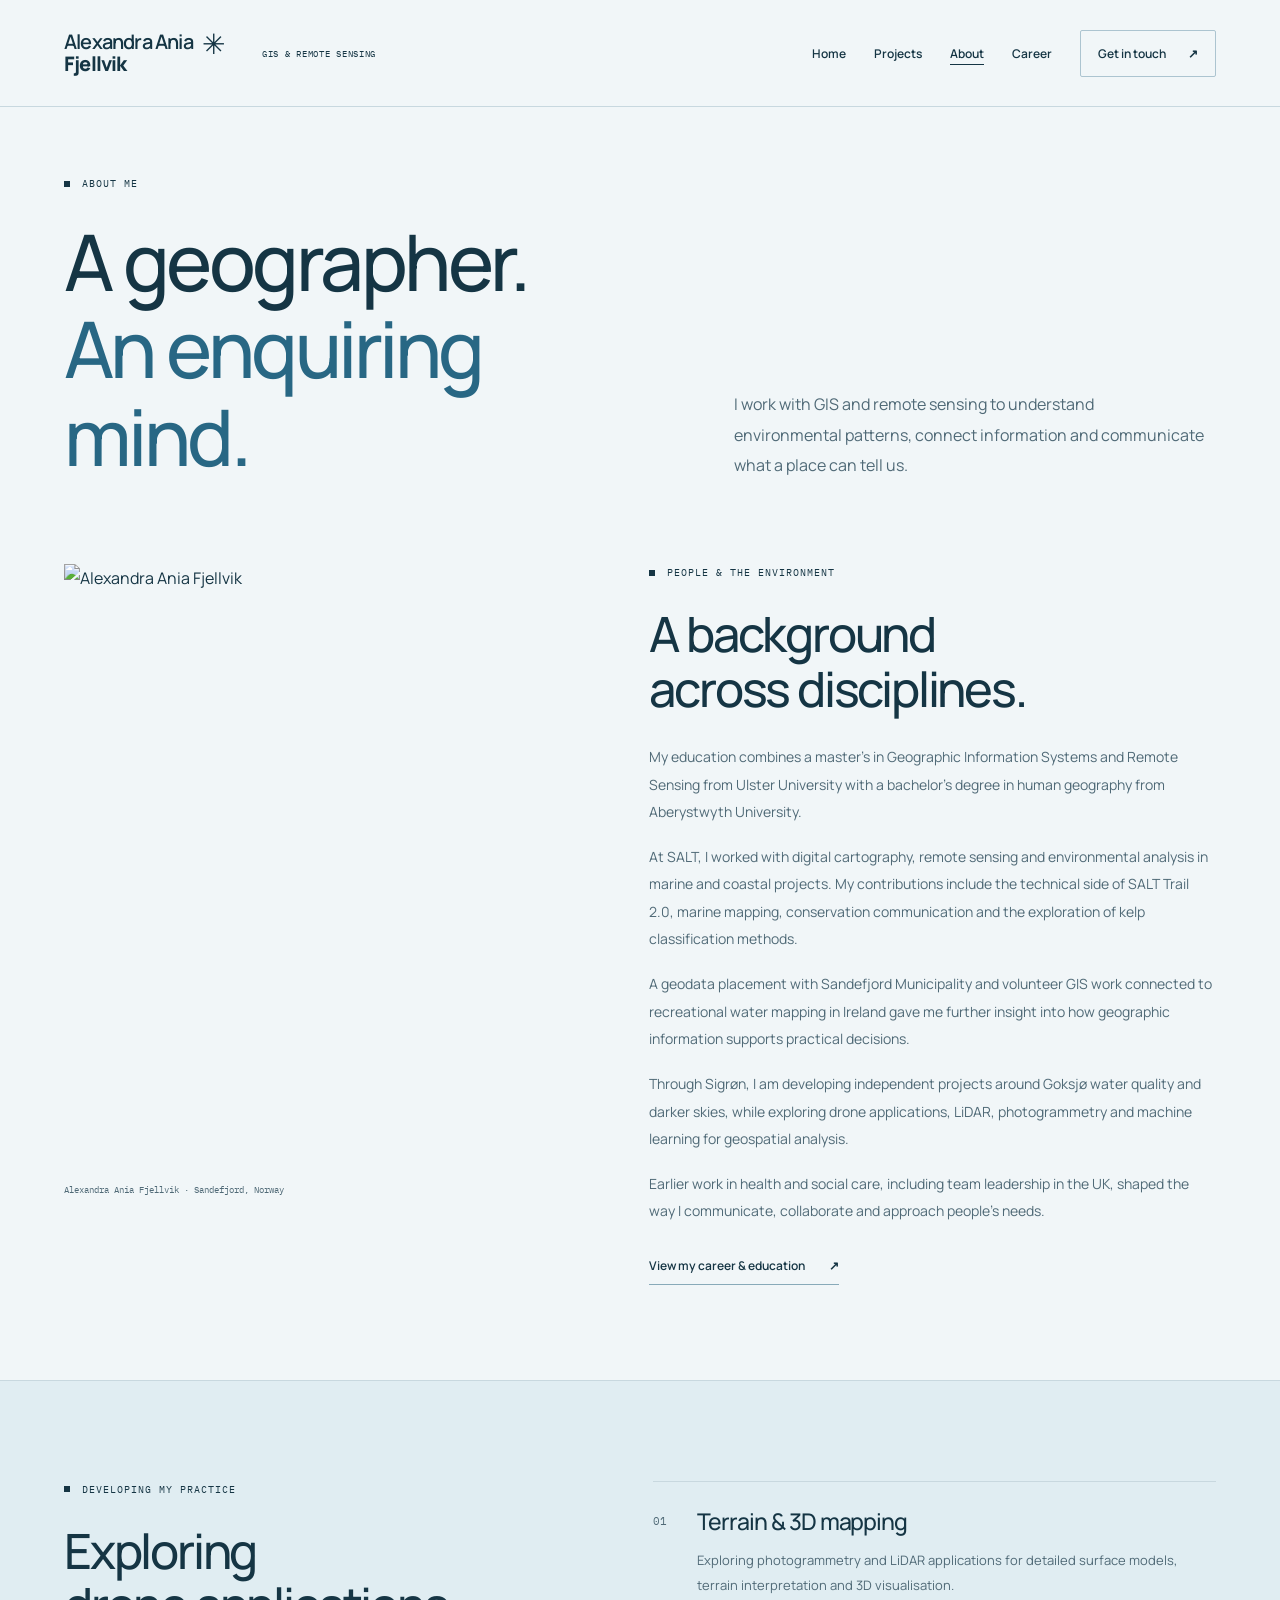
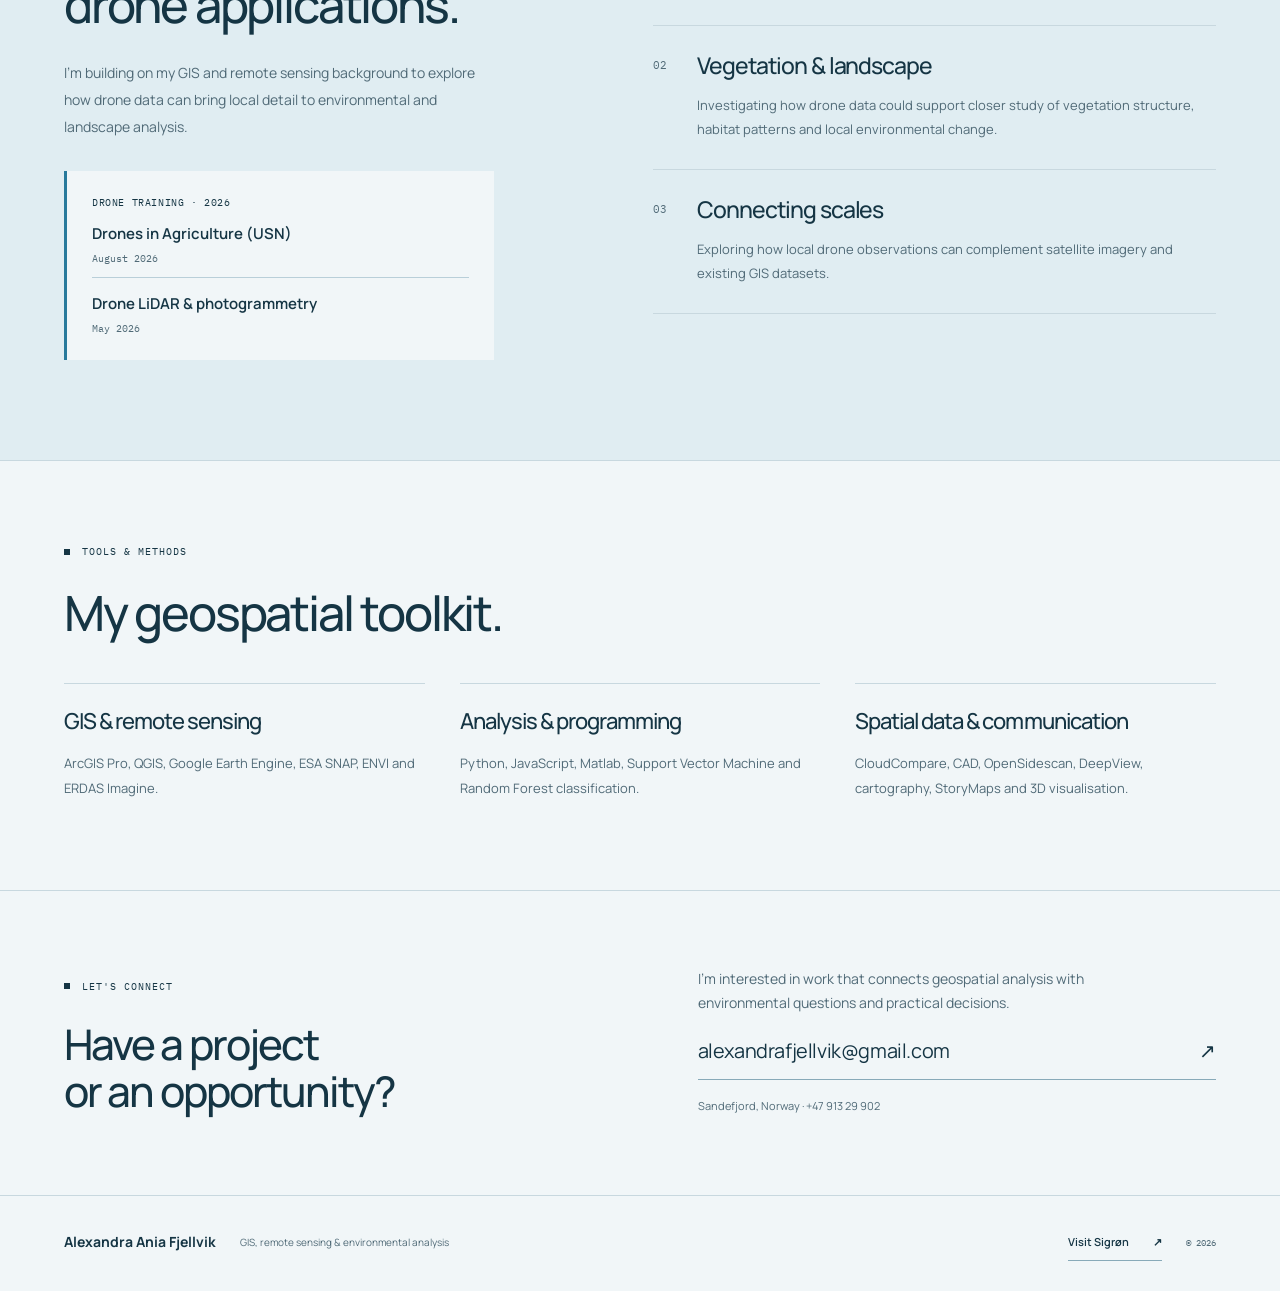
==== about.html @ 96e24a5a "Refresh portfolio visuals with Lena Delta, SALT trail, portrait, and blue palette" ====
<!DOCTYPE html>
<html lang="en">
<head>
  <meta charset="utf-8">
  <meta name="viewport" content="width=device-width, initial-scale=1">
  <title>About Me | Alexandra Ania Fjellvik</title>
  <meta name="description" content="Meet Alexandra Ania Fjellvik: GIS and remote sensing, human geography, environmental mapping and a growing focus on drone applications.">
  <meta name="theme-color" content="#003153">
  <meta property="og:title" content="About Me | Alexandra Ania Fjellvik">
  <meta property="og:description" content="Meet Alexandra Ania Fjellvik: GIS and remote sensing, human geography, environmental mapping and a growing focus on drone applications.">
  <meta property="og:type" content="website">
  <meta property="og:image" content="https://alexandrafjellvik.github.io/images/lena-river-delta.jpg">
  <link rel="canonical" href="https://alexandrafjellvik.github.io/about.html">
  <link rel="icon" href="favicon.svg" type="image/svg+xml">
  <link rel="preconnect" href="https://fonts.googleapis.com">
  <link rel="preconnect" href="https://fonts.gstatic.com" crossorigin>
  <link href="https://fonts.googleapis.com/css2?family=IBM+Plex+Mono:wght@400;500&amp;family=Manrope:wght@400;500;600;700;800&amp;display=swap" rel="stylesheet">
  <link rel="stylesheet" href="styles/style.css">
  <script src="scripts/main.js" defer></script>
</head>
<body>
<a class="skip-link" href="#main">Skip to content</a>
<header class="site-header wrap">
  <a class="brand" href="index.html" aria-label="Alexandra Ania Fjellvik, home">Alexandra Ania<br><span>Fjellvik</span><span class="brand-star" aria-hidden="true">✳</span></a>
  <span class="header-note">GIS &amp; REMOTE SENSING</span>
  <button class="menu-toggle" type="button" aria-expanded="false" aria-controls="navigation">Menu <span aria-hidden="true">☰</span></button>
  <nav id="navigation" aria-label="Main navigation"><a href="index.html">Home</a><a href="portfolio.html">Projects</a><a href="about.html" aria-current="page">About</a><a href="resume.html">Career</a><a class="nav-contact" href="about.html#contact-block">Get in touch <span aria-hidden="true">↗</span></a></nav>
</header>
<main id="main">
<section class="page-intro wrap"><p class="eyebrow">About me</p><div class="intro-grid"><h1>A geographer. <br><span>An enquiring mind.</span></h1><div><p class="lead">I work with GIS and remote sensing to understand environmental patterns, connect information and communicate what a place can tell us.</p></div></div></section><section class="about-section wrap"><figure class="portrait"><img src="images/me_about.jpg" alt="Alexandra Ania Fjellvik" loading="lazy"><figcaption>Alexandra Ania Fjellvik · Sandefjord, Norway</figcaption></figure><div class="about-story"><p class="eyebrow">People &amp; the environment</p><h2>A background <br>across disciplines.</h2><p>My education combines a master's in Geographic Information Systems and Remote Sensing from Ulster University with a bachelor's degree in human geography from Aberystwyth University.</p><p>At SALT, I worked with digital cartography, remote sensing and environmental analysis in marine and coastal projects. My contributions include the technical side of SALT Trail 2.0, marine mapping, conservation communication and the exploration of kelp classification methods.</p><p>A geodata placement with Sandefjord Municipality and volunteer GIS work connected to recreational water mapping in Ireland gave me further insight into how geographic information supports practical decisions.</p><p>Through Sigrøn, I am developing independent projects around Goksjø water quality and darker skies, while exploring drone applications, LiDAR, photogrammetry and machine learning for geospatial analysis.</p><p>Earlier work in health and social care, including team leadership in the UK, shaped the way I communicate, collaborate and approach people’s needs.</p><a class="inline-link" href="resume.html">View my career &amp; education <span aria-hidden="true">↗</span></a></div></section><section class="drone-section wrap" id="drones" aria-labelledby="drone-title">
  <div class="drone-intro"><p class="eyebrow">Developing my practice</p><h2 id="drone-title">Exploring <br>drone applications.</h2><p>I'm building on my GIS and remote sensing background to explore how drone data can bring local detail to environmental and landscape analysis.</p><div class="training-note"><span class="mono">DRONE TRAINING · 2026</span><div class="training-course"><strong>Drones in Agriculture (USN)</strong><span>August 2026</span></div><div class="training-course"><strong>Drone LiDAR &amp; photogrammetry</strong><span>May 2026</span></div></div></div>
  <div class="service-list">
    <article class="service"><span class="service-number">01</span><div><h3>Terrain &amp; 3D mapping</h3><p>Exploring photogrammetry and LiDAR applications for detailed surface models, terrain interpretation and 3D visualisation.</p></div></article>
    <article class="service"><span class="service-number">02</span><div><h3>Vegetation &amp; landscape</h3><p>Investigating how drone data could support closer study of vegetation structure, habitat patterns and local environmental change.</p></div></article>
    <article class="service"><span class="service-number">03</span><div><h3>Connecting scales</h3><p>Exploring how local drone observations can complement satellite imagery and existing GIS datasets.</p></div></article>
  </div>
</section><section class="skills-section wrap" aria-labelledby="skills-title"><p class="eyebrow">Tools &amp; methods</p><h2 id="skills-title">My geospatial toolkit.</h2><div class="skills-grid"><article><h3>GIS &amp; remote sensing</h3><p>ArcGIS Pro, QGIS, Google Earth Engine, ESA SNAP, ENVI and ERDAS Imagine.</p></article><article><h3>Analysis &amp; programming</h3><p>Python, JavaScript, Matlab, Support Vector Machine and Random Forest classification.</p></article><article><h3>Spatial data &amp; communication</h3><p>CloudCompare, CAD, OpenSidescan, DeepView, cartography, StoryMaps and 3D visualisation.</p></article></div></section>
<section class="contact-section wrap" id="contact-block" aria-labelledby="contact-title">
  <div><p class="eyebrow">Let's connect</p><h2 id="contact-title">Have a project<br>or an opportunity?</h2></div>
  <div class="contact-copy"><p>I'm interested in work that connects geospatial analysis with environmental questions and practical decisions.</p><a class="contact-email" href="mailto:alexandrafjellvik@gmail.com">alexandrafjellvik@gmail.com <span aria-hidden="true">↗</span></a><p class="small-note">Sandefjord, Norway · <a href="tel:+4791329902">+47 913 29 902</a></p></div>
</section>
</main>
<footer class="site-footer wrap"><a class="footer-name" href="index.html">Alexandra Ania Fjellvik</a><p>GIS, remote sensing &amp; environmental analysis</p><a class="inline-link" href="https://sigrøn.no/">Visit Sigrøn <span aria-hidden="true">↗</span></a><span class="copyright">© 2026</span></footer>
</body>
</html>
---- styles/style.css ----
/* Sigrøn-inspired layout and type, with a dark teal and Prussian blue palette. */
:root{--paper:#f1f6f8;--ink:#153544;--teal:#073b43;--prussian:#003153;--accent:#b5dfed;--muted:#506a77;--line:#c8d8df;--soft:#e0edf2;--font:'Manrope',Arial,sans-serif;--mono:'IBM Plex Mono',monospace;--gutter:clamp(22px,5vw,88px)}
*{box-sizing:border-box}html{scroll-behavior:smooth;scroll-padding-top:28px}body{margin:0;color:var(--ink);background:var(--paper);font-family:var(--font);font-size:16px;line-height:1.75}h1,h2,h3,p,figure{margin:0}h1,h2,h3{line-height:1.12;font-weight:500;letter-spacing:-.045em}h1{font-size:clamp(47px,6.1vw,88px)}h2{font-size:clamp(34px,3.8vw,55px)}h3{font-size:25px}p+p{margin-top:18px}a{color:inherit;text-decoration:none}button,input,textarea{font:inherit}button{cursor:pointer}button,a{-webkit-tap-highlight-color:transparent}a:focus-visible,button:focus-visible,summary:focus-visible{outline:3px solid #287a9c;outline-offset:5px}img{display:block;max-width:100%;width:100%;height:auto}[hidden]{display:none!important}::selection{color:var(--teal);background:var(--accent)}
.wrap{padding-left:var(--gutter);padding-right:var(--gutter)}.mono{font-family:var(--mono);font-size:10px;line-height:1.7;letter-spacing:.06em}.small-note{font-size:12px;line-height:1.8;color:var(--muted)}.skip-link{position:absolute;top:-100px;left:20px;padding:10px 20px;background:var(--accent);z-index:20}.skip-link:focus{top:12px}
.site-header{min-height:106px;padding-top:22px;padding-bottom:22px;display:flex;gap:28px;align-items:center}.brand{position:relative;padding-right:31px;font-size:20px;font-weight:600;line-height:1.08;letter-spacing:-.04em;flex-shrink:0}.brand>span:not(.brand-star){font-weight:800}.brand-star{position:absolute;top:-3px;right:0;font-size:28px;font-weight:400}.header-note{font:9px var(--mono);letter-spacing:.08em;margin-left:10px}.site-header nav{margin-left:auto;display:flex;gap:28px;align-items:center;font-size:12px;font-weight:600}.site-header nav>a{padding:10px 0}.site-header nav>a[aria-current="page"]{text-decoration:underline;text-underline-offset:6px}.site-header nav>a:hover{color:#17637e}.site-header nav .nav-contact{padding:12px 17px;border:1px solid #acc4d0;border-radius:2px;display:flex;gap:22px}.site-header nav .nav-contact:hover{color:var(--ink);background:var(--accent)}.menu-toggle{display:none}
.eyebrow{font:10px/1.7 var(--mono);letter-spacing:.10em;text-transform:uppercase;display:flex;gap:12px;align-items:center;margin-bottom:26px}.eyebrow::before{content:'';width:6px;height:6px;background:currentColor;display:block;flex-shrink:0}.button{display:inline-flex;align-items:center;justify-content:space-between;gap:38px;min-height:52px;padding:14px 22px;background:var(--accent);color:var(--teal);border:1px solid transparent;border-radius:2px;font-size:12px;font-weight:700;transition:background .2s}.button>span{font-size:22px;line-height:1}.button:hover{background:#d5edf7}.button-outline{background:transparent;border-color:var(--line)}.button-outline:hover{background:var(--soft)}.inline-link{display:inline-flex;align-items:center;gap:24px;font-size:12px;font-weight:600;border-bottom:1px solid #88aab9;padding:8px 0;margin-top:22px}.inline-link:hover{color:#135e7b}.text-link{font-size:12px;display:inline-flex;gap:22px;align-items:center;padding:10px 0}.text-link:hover{color:var(--accent)}

/* Homepage */
.hero{position:relative;isolation:isolate;min-height:660px;color:var(--paper);background:var(--prussian);display:flex;flex-direction:column;justify-content:space-between}.hero-image,.hero-shade{position:absolute;inset:0;width:100%;height:100%;z-index:-2}.hero-image{object-fit:cover;object-position:center}.hero-shade{z-index:-1;background:linear-gradient(90deg,#032b43ed,#032b4396 55%,#032b4336),linear-gradient(0deg,#032b4380,transparent 45%)}.hero-content{padding-top:82px;padding-bottom:64px}.hero .eyebrow{color:var(--accent);margin-bottom:32px}.hero h1{font-size:clamp(53px,6.5vw,96px);line-height:1.03;letter-spacing:-.065em;max-width:790px}.hero h1>span{color:var(--accent)}.hero-description{font-size:16px;line-height:1.9;max-width:470px;margin-top:30px;color:#e1edf3}.hero-actions{display:flex;align-items:center;gap:30px;margin-top:34px}.hero-bottom{border-top:1px solid #ffffff30;padding-top:23px;padding-bottom:23px;display:flex;justify-content:space-between;gap:20px;font:10px/1.7 var(--mono);letter-spacing:.06em}.hero-bottom>span:last-child{display:flex;gap:40px}.hero-credit{color:#e1edf3;text-decoration:underline;text-underline-offset:3px}.hero-credit:hover{color:white}.viewfinder{position:absolute;right:11%;top:28%;width:195px;height:215px;border:1px solid #ffffff45;border-radius:110px;display:grid;place-items:center;pointer-events:none}.viewfinder::before,.viewfinder::after{content:'';position:absolute;background:#ffffff40}.viewfinder::before{width:255px;height:1px}.viewfinder::after{width:1px;height:275px}.viewfinder>span{color:var(--accent);font:38px var(--mono);z-index:1}.viewfinder p{position:absolute;top:calc(100% + 38px);font:9px/1.8 var(--mono);letter-spacing:.12em;text-align:center}
.expertise-section,.drone-section{padding-top:100px;padding-bottom:100px;display:grid;grid-template-columns:1fr 1.16fr;gap:9%}.expertise-intro>p:not(.eyebrow),.drone-intro>p:not(.eyebrow){color:var(--muted);max-width:440px;font-size:14px;line-height:1.95;margin-top:26px}.service{display:grid;grid-template-columns:24px 1fr 20px;gap:18px;padding:27px 0;border-top:1px solid var(--line)}.service:last-child{border-bottom:1px solid var(--line)}.service-number{font:11px var(--mono);padding-top:5px;color:var(--muted)}.service h3{font-size:23px;margin-bottom:14px}.service p{font-size:13px;line-height:1.9;color:var(--muted)}.service-tag{display:block;font:9px/1.7 var(--mono);letter-spacing:.06em;margin-top:19px}.service-tag.inline-link{display:inline-flex;padding-bottom:4px}.service-arrow{font-size:24px;line-height:1}.section-heading{display:flex;justify-content:space-between;align-items:flex-end;gap:45px;margin-bottom:44px}.section-heading>p{max-width:340px;font-size:13px;line-height:1.9;color:var(--muted)}
.trail-section{padding-bottom:94px}.trail-feature{display:grid;grid-template-columns:1.1fr 1fr;background:var(--soft)}.trail-copy{padding:48px}.trail-copy h2{font-size:clamp(34px,3.4vw,49px);margin-bottom:23px}.trail-copy>p:not(.eyebrow){font-size:14px;line-height:1.9;color:#466472}.trail-copy>p.role-line{color:var(--ink);font-weight:700;font-size:12px}.trail-copy>p.small-note{font-size:11px}.trail-context{grid-column:1/-1;margin:0 48px 36px;padding:27px 0 0;border-top:1px solid #acc7d3;display:grid;grid-template-columns:1fr 1.15fr;gap:40px;align-items:start}.context-label{color:#3b687b}.trail-context h3{font-size:clamp(25px,2.3vw,32px);margin:13px 0 0;max-width:410px}.context-row{display:grid;grid-template-columns:20px 85px 1fr;gap:12px;align-items:baseline;border-top:1px solid #b6ced8;padding:12px 0;font-size:11px}.context-row>span{font:9px var(--mono);color:var(--muted)}.context-row>p{font-size:11px}
.current-section{background:var(--prussian);color:var(--paper);padding-top:86px;padding-bottom:92px}.current-section .eyebrow{color:var(--accent)}.current-section .section-heading>p{color:#b9d1de}.current-grid{display:grid;grid-template-columns:1.18fr 1fr;gap:42px}.current-project.offset{padding-top:70px}.project-photo{position:relative;background:#032637;overflow:hidden;aspect-ratio:1.55}.project-photo img{width:100%;height:100%;object-fit:cover}.current-project.offset .project-photo{aspect-ratio:1.45}.project-status{position:absolute;left:19px;top:19px;padding:8px 11px;font:9px/1.5 var(--mono);color:var(--ink);background:var(--paper);border-radius:2px}.image-marker{position:absolute;bottom:13px;right:21px;color:var(--accent);font:28px var(--mono)}.project-meta{display:flex;justify-content:space-between;gap:15px;font:8px/1.7 var(--mono);letter-spacing:.04em;color:#b7d0df;padding:19px 0}.current-project h3{font-size:clamp(29px,3vw,40px);margin-bottom:17px}.current-project>p{font-size:13px;line-height:1.95;color:#c9dfe9;max-width:500px}.current-project>p.project-detail{color:#b2ccdb}.current-section .inline-link{color:var(--accent);border-color:#719dad}.current-section .inline-link:hover{color:white}
.research-section{padding-top:100px;padding-bottom:100px;display:grid;grid-template-columns:1fr 1.05fr;gap:10%;align-items:center}.research-section>div>p:not(.eyebrow){margin-top:25px;color:var(--muted);font-size:14px;max-width:440px}.research-image{display:block}.research-image>img{aspect-ratio:1.5;object-fit:contain;background:#fff;padding:16px;border:1px solid var(--line)}.image-caption{display:block;font:9px/1.7 var(--mono);color:var(--muted);margin-top:15px}


/* Photographs and source credits */
.intro-portrait{display:flex;align-items:center;gap:25px;margin-top:31px}.intro-portrait img{width:164px;flex:0 0 164px;aspect-ratio:3/4;object-fit:cover}.intro-portrait .portrait-name{font-size:13px;font-weight:600;line-height:1.6}.intro-portrait .mono{color:var(--muted);font-size:9px;margin-top:5px}.intro-portrait .inline-link{margin-top:16px;gap:16px}
.trail-visual{position:relative;min-height:370px;overflow:hidden;background:var(--prussian)}.trail-visual img{position:absolute;inset:0;width:100%;height:100%;object-fit:cover;object-position:50% 58%}.trail-visual figcaption{position:absolute;inset:auto 0 0;padding:38px 22px 17px;background:linear-gradient(transparent,#032b43ed 45%);color:#edf6fa;font:9px/1.8 var(--mono)}.trail-visual figcaption a{text-decoration:underline;text-underline-offset:3px}.trail-visual figcaption a:hover{color:white}.trail-visual figcaption span{display:block}

/* Interior pages */
.page-intro{padding-top:68px;padding-bottom:74px;border-top:1px solid var(--line)}.intro-grid{display:grid;grid-template-columns:1.15fr 1fr;gap:10%;align-items:end}.page-intro h1>span{color:#286784}.lead{font-size:16px;line-height:1.9;color:var(--muted);max-width:470px}.intro-grid .button{margin-top:26px}.jump-links{display:flex;flex-wrap:wrap;gap:10px 23px;margin-top:22px;font-size:11px}.jump-links a{border-bottom:1px solid #acc4d0;padding:6px 0}.jump-links a:hover{border-color:var(--ink)}.drone-section{border-bottom:1px solid var(--line)}.drone-section .service{grid-template-columns:26px 1fr}.training-note{display:flex;flex-direction:column;gap:10px;max-width:430px;margin-top:30px;padding:23px 25px;border-left:3px solid #287a9c;background:#e0edf2}.training-note strong{font-size:15px;font-weight:600}.training-note>span:last-child{font-size:12px;color:var(--muted)}
.work-section{padding-top:90px;padding-bottom:96px}.filter-bar{display:flex;flex-wrap:wrap;gap:8px;padding-bottom:22px;border-bottom:1px solid var(--line)}.filter-button{background:transparent;color:var(--ink);border:1px solid #bfd1db;padding:11px 16px;font-size:12px;border-radius:2px;min-height:44px}.filter-button:hover{background:var(--soft)}.filter-button[aria-pressed="true"]{background:var(--teal);color:var(--paper);border-color:var(--teal)}.filter-status{margin:15px 0 30px;color:var(--muted)}.work-grid{display:grid;grid-template-columns:repeat(2,minmax(0,1fr));column-gap:44px;row-gap:65px}.work-card{min-width:0;scroll-margin-top:28px}.project-gallery{background:#fff;border:1px solid var(--line)}.gallery-image-link{display:block}.project-gallery img{aspect-ratio:1.55;object-fit:contain;padding:13px}.gallery-toolbar{display:flex;align-items:center;gap:5px;border-top:1px solid var(--line);background:#e7f0f4;padding:4px 12px;min-height:53px}.gallery-arrow{display:none;background:transparent;border:0;color:var(--ink);min-width:44px;min-height:44px;font-size:22px}.gallery-ready .gallery-arrow{display:inline-block}.gallery-arrow:hover{background:var(--accent)}.gallery-counter{font:10px var(--mono);padding:0 7px;white-space:nowrap}.gallery-fullsize{margin-left:auto;font-size:10px;padding:12px 0 12px 10px}.gallery-fullsize:hover{text-decoration:underline}.work-copy{padding-top:24px}.project-category{font:9px/1.8 var(--mono);color:#3d697c;text-transform:uppercase;letter-spacing:.055em;margin-bottom:11px}.work-copy h3{font-size:27px;line-height:1.22;margin-bottom:17px}.work-copy>p:not(.project-category){font-size:13px;color:var(--muted);line-height:1.9}.work-copy>p.methods{margin-top:18px;font-size:11px;padding-top:14px;border-top:1px solid var(--line)}.methods strong{font-weight:700;color:var(--ink);margin-right:5px}
.about-section{display:grid;grid-template-columns:.85fr 1fr;gap:9%;padding-top:10px;padding-bottom:95px;align-items:start}.portrait{position:sticky;top:28px}.portrait img{aspect-ratio:4/5;object-fit:cover;object-position:center}.portrait figcaption{font:9px/1.8 var(--mono);color:var(--muted);padding-top:16px}.about-story h2{margin-bottom:27px}.about-story>p:not(.eyebrow){color:var(--muted);font-size:14px;line-height:1.95}.about-section+.drone-section{background:#e0edf2;border-top:1px solid var(--line)}.about-section+.drone-section .training-note{background:var(--paper)}.skills-section{padding-top:82px;padding-bottom:88px}.skills-grid{margin-top:42px;display:grid;grid-template-columns:repeat(3,minmax(0,1fr));gap:35px}.skills-grid article{border-top:1px solid var(--line);padding-top:25px}.skills-grid h3{font-size:22px;margin-bottom:18px}.skills-grid p{font-size:13px;color:var(--muted);line-height:1.95}
.career-section{padding-top:18px;padding-bottom:88px}.career-list{margin-top:38px}.career-row{display:grid;grid-template-columns:205px 1fr;gap:7%;border-top:1px solid var(--line);padding:32px 0}.career-row:last-child{border-bottom:1px solid var(--line)}.career-date{padding-top:5px;color:var(--muted);font-size:10px}.career-organisation{font-size:12px;font-weight:600;margin-bottom:11px}.career-row h3{font-size:27px;margin-bottom:17px}.career-row div>p:last-child{max-width:720px;color:var(--muted);font-size:14px;line-height:1.95}.career-row .inline-link{display:table;color:var(--ink);margin-top:10px}.career-section+.drone-section{background:var(--soft)}.career-section+.drone-section .training-note{background:var(--paper)}.education-section{padding-top:85px;padding-bottom:25px}.background-section{background:var(--teal);color:var(--paper);padding-top:86px;padding-bottom:90px;display:grid;grid-template-columns:1fr 1fr;gap:10%}.background-section .eyebrow{color:var(--accent)}.background-section>div>p:not(.eyebrow){color:#c3dce6;font-size:14px;margin-top:25px}.background-aside article{padding:23px 0;border-top:1px solid #3b687b}.background-aside h3{font-size:23px;margin-bottom:13px}.background-aside p{font-size:13px;color:#bfd9e5}.background-aside p.mono{font-size:9px;color:var(--accent)}.earlier-experience{font-size:13px;margin-top:30px;border-top:1px solid #3b687b}.earlier-experience summary{padding:17px 0;cursor:pointer;color:var(--accent)}.earlier-experience ul{padding-left:20px;color:#c3dce6}.earlier-experience li{margin-bottom:12px}.earlier-experience strong{color:var(--paper);font-weight:500}
.thesis-content{padding-bottom:65px}.thesis-section{padding-top:48px;padding-bottom:10px}.reading-width{max-width:850px;margin:0 auto}.reading-width h2{font-size:32px;line-height:1.2;margin-bottom:25px;border-top:1px solid var(--line);padding-top:30px}.reading-width h3{font-size:23px;margin-top:30px;margin-bottom:20px}.reading-width p,.reading-width li{font-size:14px;color:var(--muted);line-height:1.95}.reading-width li{margin-bottom:12px}.reading-width ul{padding-left:24px}.reading-width .button{margin-top:24px}

.training-course{display:flex;flex-direction:column;gap:3px}.training-course+.training-course{padding-top:13px;border-top:1px solid #b9cfd9}.training-course>span{font:10px/1.7 var(--mono);color:var(--muted)}

/* Contact and footer */
.contact-section{border-top:1px solid var(--line);padding-top:76px;padding-bottom:80px;display:grid;grid-template-columns:1fr 1fr;gap:10%;align-items:end}.contact-section h2{font-size:clamp(32px,3.3vw,47px)}.contact-copy>p:first-child{max-width:410px;color:var(--muted);font-size:14px}.contact-email{display:flex;gap:20px;justify-content:space-between;align-items:center;overflow-wrap:anywhere;font-size:clamp(14px,1.55vw,22px);letter-spacing:-.02em;border-bottom:1px solid #88aab9;padding:18px 0 10px;margin-bottom:16px}.contact-email:hover{color:#17637e}.contact-copy .small-note{font-size:11px}.contact-copy .small-note a:hover{text-decoration:underline}.site-footer{border-top:1px solid var(--line);display:flex;flex-wrap:wrap;align-items:center;gap:24px;padding-top:28px;padding-bottom:30px}.footer-name{font-size:14px;font-weight:700}.site-footer>p{color:var(--muted);font-size:10px}.site-footer>.inline-link{margin-top:0;margin-left:auto;font-size:11px}.copyright{font:9px var(--mono);color:var(--muted)}

@media(min-width:1600px){.wrap{padding-left:max(var(--gutter),calc((100vw - 1440px)/2));padding-right:max(var(--gutter),calc((100vw - 1440px)/2))}}
@media(max-width:1100px){.header-note{display:none}.site-header nav{gap:24px}.viewfinder{right:9%;width:150px;height:185px}.viewfinder::before{width:200px}.viewfinder::after{height:235px}.hero h1{font-size:7.6vw}.trail-copy{padding:35px}.trail-context{margin:0 35px 30px;gap:28px}.context-row{grid-template-columns:18px 85px 1fr;gap:8px}.skills-grid{gap:24px}}
@media(max-width:820px){.trail-visual{min-height:0;aspect-ratio:16/10}.intro-portrait{gap:18px}.intro-portrait img{width:140px;flex-basis:140px}.site-header{gap:16px}.site-header nav{gap:18px;font-size:11px}.site-header nav .nav-contact{gap:13px;padding:10px 12px}.viewfinder{display:none}.hero{min-height:590px}.hero h1{font-size:clamp(52px,9vw,76px)}.hero-content{padding-top:64px}.expertise-section,.drone-section{gap:7%}.expertise-section,.drone-section,.research-section{padding-top:72px;padding-bottom:72px}.service{grid-template-columns:20px 1fr;gap:12px}.service-arrow{display:none}.service h3{font-size:21px}.trail-feature{grid-template-columns:1fr}.trail-copy{padding:35px 35px 28px}.trail-context{margin:28px 35px 35px;padding:25px 0 0;gap:30px}.trail-context h3 br{display:none}.trail-context h3{font-size:27px;margin-bottom:0}.context-row{grid-template-columns:24px 90px 1fr}.context-row>p{grid-column:auto}.intro-grid{gap:7%}.page-intro h1{font-size:52px}.lead{font-size:14px}.current-grid{gap:30px}.current-project.offset{padding-top:45px}.project-meta{flex-direction:column;gap:3px}.work-grid{column-gap:28px;row-gap:45px}.work-copy h3{font-size:24px}.about-section{gap:7%}.skills-grid{grid-template-columns:1fr;gap:28px}.skills-grid h3{font-size:23px}.career-row{grid-template-columns:155px 1fr;gap:6%}.career-row h3{font-size:25px}.contact-section{gap:7%}}
@media(max-width:650px){.hero-bottom{flex-wrap:wrap;gap:10px}.hero-credit{max-width:100%}.trail-visual{aspect-ratio:4/3}.intro-portrait{gap:24px}.intro-portrait img{width:156px;flex-basis:156px}.trail-visual figcaption{font-size:8px;padding-left:17px;padding-right:17px}
  .site-header{min-height:84px;padding-top:19px;padding-bottom:19px;flex-wrap:wrap;justify-content:space-between;gap:20px}.brand{font-size:18px}.brand-star{font-size:25px;right:2px}.site-header nav{width:100%;margin:0;flex-wrap:wrap;gap:10px 23px;font-size:12px}.site-header.enhanced .menu-toggle{display:flex;align-items:center;gap:13px;min-height:44px;padding:8px 12px;border:1px solid #acc4d0;color:var(--ink);background:transparent;font-size:12px}.menu-toggle>span{font-size:17px}.site-header.enhanced nav{display:none}.site-header.enhanced.menu-open nav{display:flex;flex-direction:column;align-items:stretch;gap:0}.site-header.enhanced nav>a{padding:12px 0;min-height:44px}.site-header.enhanced nav .nav-contact{padding:12px 14px;margin-top:8px}
  .hero{min-height:560px}.hero-content{padding-top:55px;padding-bottom:50px}.hero .eyebrow{max-width:290px;font-size:8px;letter-spacing:.07em;margin-bottom:27px}.hero h1{font-size:clamp(43px,10.8vw,67px)}.hero-description{max-width:340px;font-size:14px;margin-top:25px}.hero-actions{gap:22px;flex-wrap:wrap;margin-top:28px}.hero-actions .button{gap:25px}.hero-shade{background:linear-gradient(90deg,#032b43ed,#032b438c),linear-gradient(0deg,#032b4380,transparent)}.hero-image{object-position:58% center}.hero-bottom{font-size:8px;letter-spacing:.01em;padding-top:18px;padding-bottom:18px}.hero-bottom>span:last-child{gap:12px}.hero-bottom>span:last-child>span{display:none}.eyebrow{font-size:9px;margin-bottom:22px}
  .expertise-section,.drone-section,.research-section,.intro-grid,.about-section,.background-section,.contact-section{grid-template-columns:1fr;gap:40px}.expertise-section,.drone-section,.research-section{padding-top:60px;padding-bottom:60px}.expertise-intro h2 br:last-child{display:none}.expertise-intro>p:not(.eyebrow),.drone-intro>p:not(.eyebrow){margin-top:22px}.service{padding:23px 0;grid-template-columns:24px 1fr}.service h3{font-size:23px}.trail-section{padding-bottom:60px}.trail-copy{padding:27px 23px}.trail-copy h2{font-size:34px}.trail-copy>p:not(.eyebrow){font-size:13px}.trail-context{margin:25px 23px;padding-top:24px;grid-template-columns:1fr;gap:23px}.trail-context h3{font-size:26px}.context-row{grid-template-columns:18px 75px 1fr;gap:8px}.context-row>p{font-size:10px}.section-heading{align-items:flex-start;flex-direction:column;gap:24px;margin-bottom:32px}.section-heading>p{max-width:380px}.current-section{padding-top:59px;padding-bottom:63px}.current-grid{grid-template-columns:1fr;gap:45px}.current-project.offset{padding-top:0}.project-photo,.current-project.offset .project-photo{aspect-ratio:1.45}.project-meta{flex-direction:row;font-size:7px;gap:12px}.current-project h3{font-size:32px}.project-status{left:14px;top:14px;font-size:8px}
  .page-intro{padding-top:43px;padding-bottom:48px}.page-intro h1{font-size:clamp(40px,10vw,59px)}.intro-grid{gap:26px}.lead{font-size:14px}.jump-links{gap:8px 22px}.work-section{padding-top:60px;padding-bottom:65px}.filter-bar{gap:7px}.filter-button{font-size:11px;padding:10px 12px}.work-grid{grid-template-columns:1fr;gap:44px}.work-copy h3{font-size:26px}.project-gallery img{aspect-ratio:1.45}.gallery-toolbar{padding-left:8px;padding-right:13px}.about-section{padding-bottom:58px}.portrait{position:static;max-width:440px}.portrait img{aspect-ratio:1;object-position:center}.skills-section{padding-top:60px;padding-bottom:64px}.skills-grid{margin-top:28px}.career-section{padding-top:8px;padding-bottom:56px}.career-row{grid-template-columns:1fr;gap:12px;padding:26px 0}.career-row h3{font-size:25px}.career-row div>p:last-child{font-size:13px}.career-list{margin-top:26px}.education-section{padding-top:60px;padding-bottom:0}.background-section{padding-top:58px;padding-bottom:64px}.background-aside article{padding:23px 0}.thesis-section{padding-top:25px}.reading-width h2{font-size:27px}.reading-width h3{font-size:22px}.reading-width p,.reading-width li{font-size:13px}.contact-section{padding-top:55px;padding-bottom:59px;gap:27px}.contact-email{font-size:clamp(14px,4.6vw,22px);gap:10px}.site-footer{gap:12px 20px;padding-top:26px;padding-bottom:27px}.site-footer>p{flex-basis:100%;order:2}.site-footer>.inline-link{order:3;margin-left:0}.copyright{margin-left:auto;order:4}
}
@media(prefers-reduced-motion:reduce){html{scroll-behavior:auto}*,*::before,*::after{transition:none!important}}
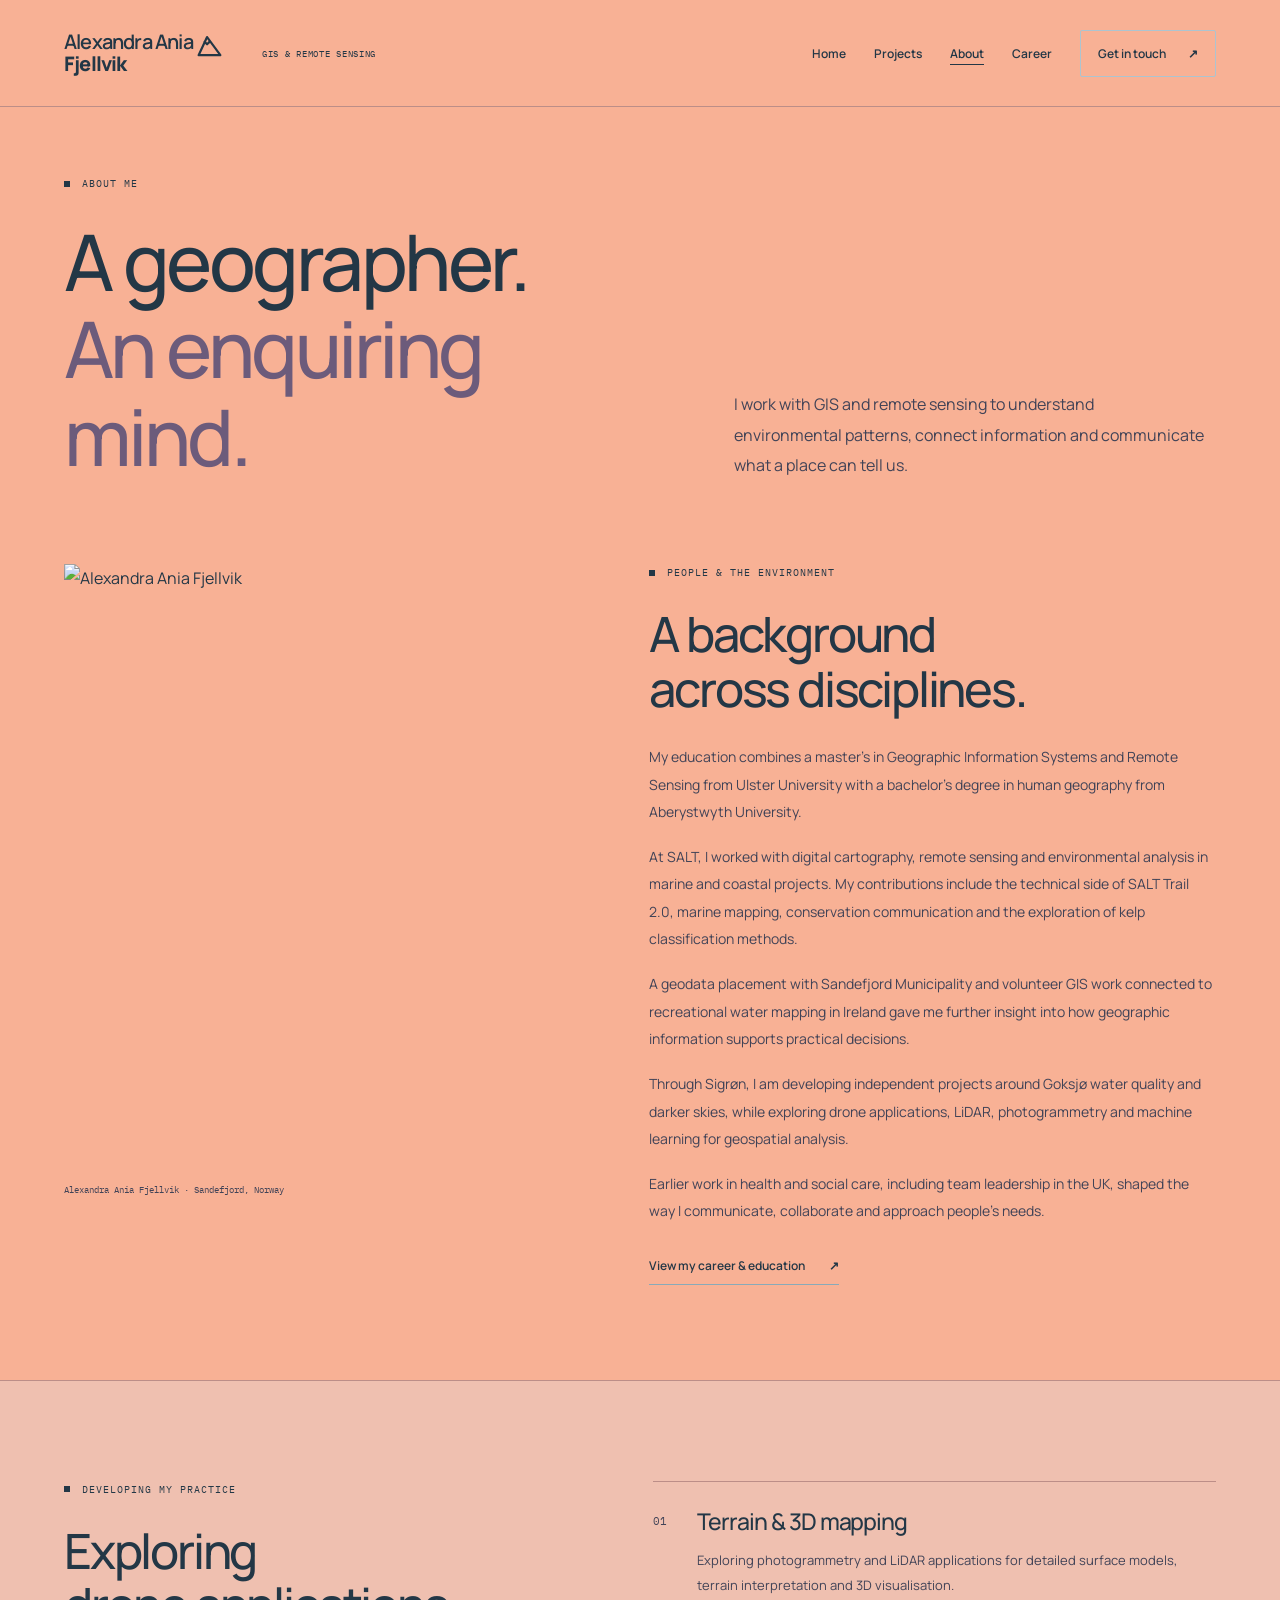
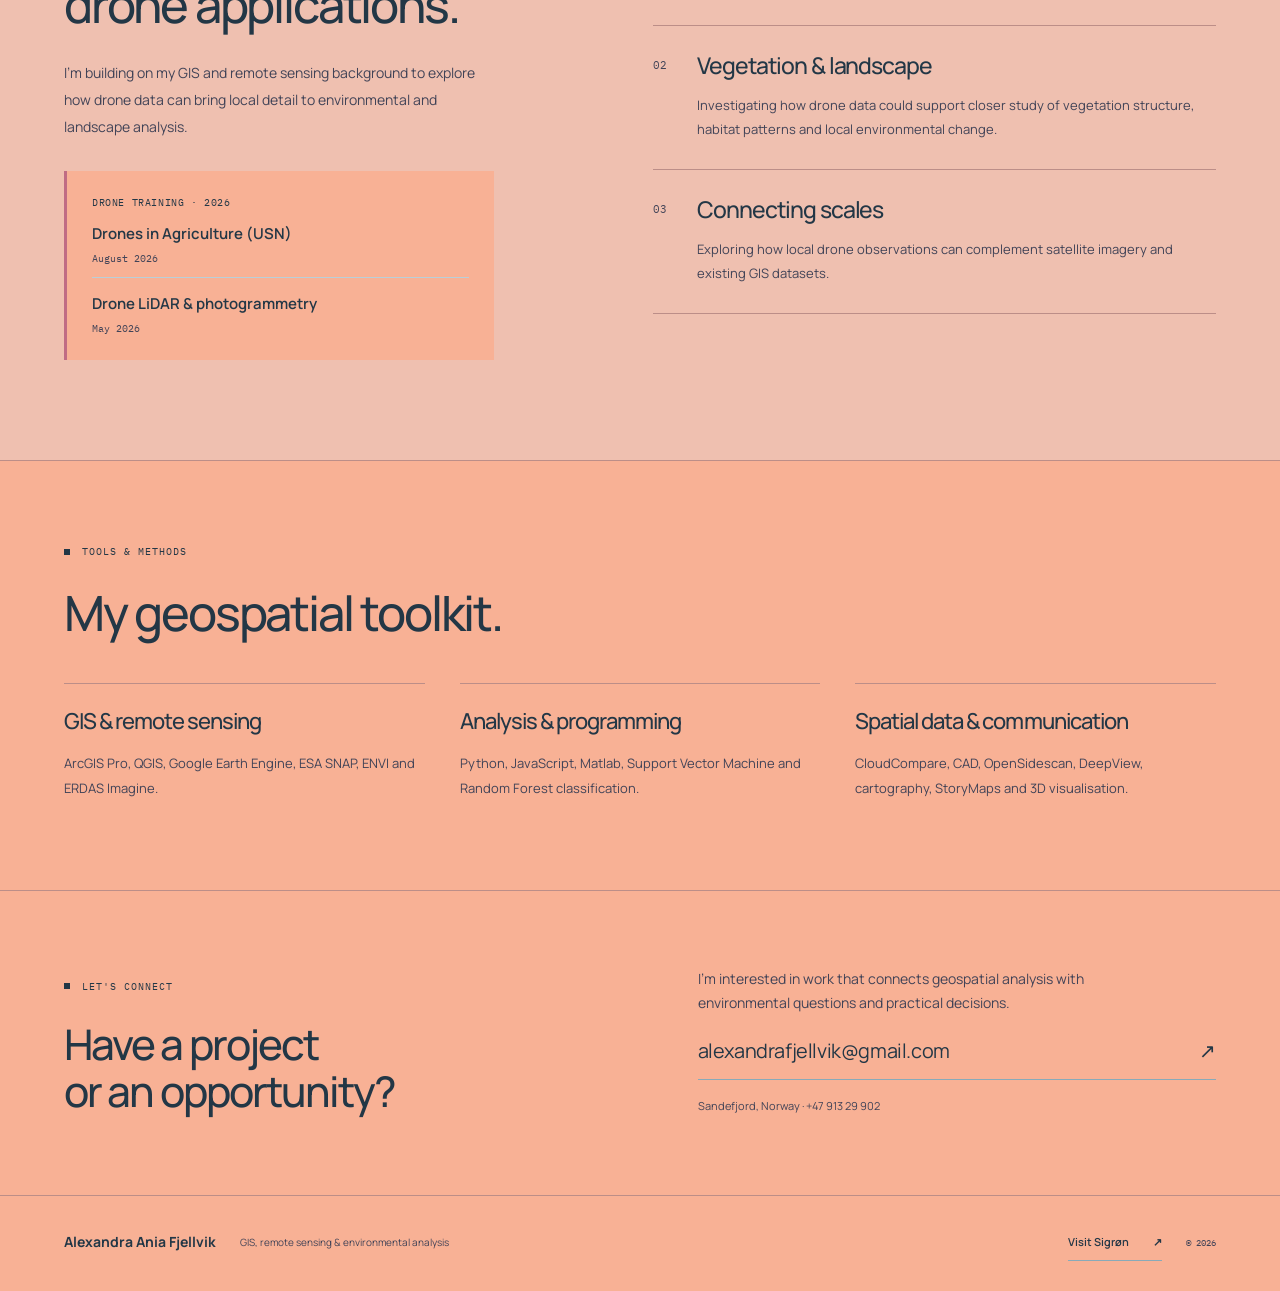
==== commit 6c272999: "Apply peach and muted blue palette with mountain icon" ====
--- a/about.html
+++ b/about.html
@@ -5,13 +5,13 @@
   <meta name="viewport" content="width=device-width, initial-scale=1">
   <title>About Me | Alexandra Ania Fjellvik</title>
   <meta name="description" content="Meet Alexandra Ania Fjellvik: GIS and remote sensing, human geography, environmental mapping and a growing focus on drone applications.">
-  <meta name="theme-color" content="#003153">
+  <meta name="theme-color" content="#355c7d">
   <meta property="og:title" content="About Me | Alexandra Ania Fjellvik">
   <meta property="og:description" content="Meet Alexandra Ania Fjellvik: GIS and remote sensing, human geography, environmental mapping and a growing focus on drone applications.">
   <meta property="og:type" content="website">
   <meta property="og:image" content="https://alexandrafjellvik.github.io/images/lena-river-delta.jpg">
   <link rel="canonical" href="https://alexandrafjellvik.github.io/about.html">
-  <link rel="icon" href="favicon.svg" type="image/svg+xml">
+  <link rel="icon" href="favicon.svg?v=mountain-peach" type="image/svg+xml">
   <link rel="preconnect" href="https://fonts.googleapis.com">
   <link rel="preconnect" href="https://fonts.gstatic.com" crossorigin>
   <link href="https://fonts.googleapis.com/css2?family=IBM+Plex+Mono:wght@400;500&amp;family=Manrope:wght@400;500;600;700;800&amp;display=swap" rel="stylesheet">
@@ -21,7 +21,7 @@
 <body>
 <a class="skip-link" href="#main">Skip to content</a>
 <header class="site-header wrap">
-  <a class="brand" href="index.html" aria-label="Alexandra Ania Fjellvik, home">Alexandra Ania<br><span>Fjellvik</span><span class="brand-star" aria-hidden="true">✳</span></a>
+  <a class="brand" href="index.html" aria-label="Alexandra Ania Fjellvik, home">Alexandra Ania<br><span>Fjellvik</span><span class="brand-mountain" aria-hidden="true"><svg xmlns="http://www.w3.org/2000/svg" viewBox="0 0 24 24" fill="none" stroke="currentColor" stroke-width="1.8" stroke-linecap="round" stroke-linejoin="round"><path d="m3 20 7-15 11 15Z"/><path d="m8 9 2 2 2-2"/></svg></span></a>
   <span class="header-note">GIS &amp; REMOTE SENSING</span>
   <button class="menu-toggle" type="button" aria-expanded="false" aria-controls="navigation">Menu <span aria-hidden="true">☰</span></button>
   <nav id="navigation" aria-label="Main navigation"><a href="index.html">Home</a><a href="portfolio.html">Projects</a><a href="about.html" aria-current="page">About</a><a href="resume.html">Career</a><a class="nav-contact" href="about.html#contact-block">Get in touch <span aria-hidden="true">↗</span></a></nav>
--- a/styles/style.css
+++ b/styles/style.css
@@ -1,41 +1,60 @@
 /* Sigrøn-inspired layout and type, with a dark teal and Prussian blue palette. */
-:root{--paper:#f1f6f8;--ink:#153544;--teal:#073b43;--prussian:#003153;--accent:#b5dfed;--muted:#506a77;--line:#c8d8df;--soft:#e0edf2;--font:'Manrope',Arial,sans-serif;--mono:'IBM Plex Mono',monospace;--gutter:clamp(22px,5vw,88px)}
-*{box-sizing:border-box}html{scroll-behavior:smooth;scroll-padding-top:28px}body{margin:0;color:var(--ink);background:var(--paper);font-family:var(--font);font-size:16px;line-height:1.75}h1,h2,h3,p,figure{margin:0}h1,h2,h3{line-height:1.12;font-weight:500;letter-spacing:-.045em}h1{font-size:clamp(47px,6.1vw,88px)}h2{font-size:clamp(34px,3.8vw,55px)}h3{font-size:25px}p+p{margin-top:18px}a{color:inherit;text-decoration:none}button,input,textarea{font:inherit}button{cursor:pointer}button,a{-webkit-tap-highlight-color:transparent}a:focus-visible,button:focus-visible,summary:focus-visible{outline:3px solid #287a9c;outline-offset:5px}img{display:block;max-width:100%;width:100%;height:auto}[hidden]{display:none!important}::selection{color:var(--teal);background:var(--accent)}
+:root{--paper:#f8b195;--ink:#233746;--teal:#49394e;--prussian:#355c7d;--accent:#f8b195;--muted:#414357;--line:#bc8e88;--soft:#efc0b0;--font:'Manrope',Arial,sans-serif;--mono:'IBM Plex Mono',monospace;--gutter:clamp(22px,5vw,88px)}
+*{box-sizing:border-box}html{scroll-behavior:smooth;scroll-padding-top:28px}body{margin:0;color:var(--ink);background:var(--paper);font-family:var(--font);font-size:16px;line-height:1.75}h1,h2,h3,p,figure{margin:0}h1,h2,h3{line-height:1.12;font-weight:500;letter-spacing:-.045em}h1{font-size:clamp(47px,6.1vw,88px)}h2{font-size:clamp(34px,3.8vw,55px)}h3{font-size:25px}p+p{margin-top:18px}a{color:inherit;text-decoration:none}button,input,textarea{font:inherit}button{cursor:pointer}button,a{-webkit-tap-highlight-color:transparent}a:focus-visible,button:focus-visible,summary:focus-visible{outline:3px solid #6c5b7b;outline-offset:5px}img{display:block;max-width:100%;width:100%;height:auto}[hidden]{display:none!important}::selection{color:var(--teal);background:var(--accent)}
 .wrap{padding-left:var(--gutter);padding-right:var(--gutter)}.mono{font-family:var(--mono);font-size:10px;line-height:1.7;letter-spacing:.06em}.small-note{font-size:12px;line-height:1.8;color:var(--muted)}.skip-link{position:absolute;top:-100px;left:20px;padding:10px 20px;background:var(--accent);z-index:20}.skip-link:focus{top:12px}
-.site-header{min-height:106px;padding-top:22px;padding-bottom:22px;display:flex;gap:28px;align-items:center}.brand{position:relative;padding-right:31px;font-size:20px;font-weight:600;line-height:1.08;letter-spacing:-.04em;flex-shrink:0}.brand>span:not(.brand-star){font-weight:800}.brand-star{position:absolute;top:-3px;right:0;font-size:28px;font-weight:400}.header-note{font:9px var(--mono);letter-spacing:.08em;margin-left:10px}.site-header nav{margin-left:auto;display:flex;gap:28px;align-items:center;font-size:12px;font-weight:600}.site-header nav>a{padding:10px 0}.site-header nav>a[aria-current="page"]{text-decoration:underline;text-underline-offset:6px}.site-header nav>a:hover{color:#17637e}.site-header nav .nav-contact{padding:12px 17px;border:1px solid #acc4d0;border-radius:2px;display:flex;gap:22px}.site-header nav .nav-contact:hover{color:var(--ink);background:var(--accent)}.menu-toggle{display:none}
-.eyebrow{font:10px/1.7 var(--mono);letter-spacing:.10em;text-transform:uppercase;display:flex;gap:12px;align-items:center;margin-bottom:26px}.eyebrow::before{content:'';width:6px;height:6px;background:currentColor;display:block;flex-shrink:0}.button{display:inline-flex;align-items:center;justify-content:space-between;gap:38px;min-height:52px;padding:14px 22px;background:var(--accent);color:var(--teal);border:1px solid transparent;border-radius:2px;font-size:12px;font-weight:700;transition:background .2s}.button>span{font-size:22px;line-height:1}.button:hover{background:#d5edf7}.button-outline{background:transparent;border-color:var(--line)}.button-outline:hover{background:var(--soft)}.inline-link{display:inline-flex;align-items:center;gap:24px;font-size:12px;font-weight:600;border-bottom:1px solid #88aab9;padding:8px 0;margin-top:22px}.inline-link:hover{color:#135e7b}.text-link{font-size:12px;display:inline-flex;gap:22px;align-items:center;padding:10px 0}.text-link:hover{color:var(--accent)}
+.site-header{min-height:106px;padding-top:22px;padding-bottom:22px;display:flex;gap:28px;align-items:center}.brand{position:relative;padding-right:31px;font-size:20px;font-weight:600;line-height:1.08;letter-spacing:-.04em;flex-shrink:0}.brand>span:not(.brand-mountain){font-weight:800}.brand-mountain{position:absolute;top:-3px;right:0;font-size:28px;font-weight:400}.header-note{font:9px var(--mono);letter-spacing:.08em;margin-left:10px}.site-header nav{margin-left:auto;display:flex;gap:28px;align-items:center;font-size:12px;font-weight:600}.site-header nav>a{padding:10px 0}.site-header nav>a[aria-current="page"]{text-decoration:underline;text-underline-offset:6px}.site-header nav>a:hover{color:#6c5b7b}.site-header nav .nav-contact{padding:12px 17px;border:1px solid #acc4d0;border-radius:2px;display:flex;gap:22px}.site-header nav .nav-contact:hover{color:var(--ink);background:var(--accent)}.menu-toggle{display:none}
+.eyebrow{font:10px/1.7 var(--mono);letter-spacing:.10em;text-transform:uppercase;display:flex;gap:12px;align-items:center;margin-bottom:26px}.eyebrow::before{content:'';width:6px;height:6px;background:currentColor;display:block;flex-shrink:0}.button{display:inline-flex;align-items:center;justify-content:space-between;gap:38px;min-height:52px;padding:14px 22px;background:var(--accent);color:var(--teal);border:1px solid transparent;border-radius:2px;font-size:12px;font-weight:700;transition:background .2s}.button>span{font-size:22px;line-height:1}.button:hover{background:#f67280}.button-outline{background:transparent;border-color:var(--line)}.button-outline:hover{background:var(--soft)}.inline-link{display:inline-flex;align-items:center;gap:24px;font-size:12px;font-weight:600;border-bottom:1px solid #88aab9;padding:8px 0;margin-top:22px}.inline-link:hover{color:#6c5b7b}.text-link{font-size:12px;display:inline-flex;gap:22px;align-items:center;padding:10px 0}.text-link:hover{color:var(--accent)}
 
 /* Homepage */
-.hero{position:relative;isolation:isolate;min-height:660px;color:var(--paper);background:var(--prussian);display:flex;flex-direction:column;justify-content:space-between}.hero-image,.hero-shade{position:absolute;inset:0;width:100%;height:100%;z-index:-2}.hero-image{object-fit:cover;object-position:center}.hero-shade{z-index:-1;background:linear-gradient(90deg,#032b43ed,#032b4396 55%,#032b4336),linear-gradient(0deg,#032b4380,transparent 45%)}.hero-content{padding-top:82px;padding-bottom:64px}.hero .eyebrow{color:var(--accent);margin-bottom:32px}.hero h1{font-size:clamp(53px,6.5vw,96px);line-height:1.03;letter-spacing:-.065em;max-width:790px}.hero h1>span{color:var(--accent)}.hero-description{font-size:16px;line-height:1.9;max-width:470px;margin-top:30px;color:#e1edf3}.hero-actions{display:flex;align-items:center;gap:30px;margin-top:34px}.hero-bottom{border-top:1px solid #ffffff30;padding-top:23px;padding-bottom:23px;display:flex;justify-content:space-between;gap:20px;font:10px/1.7 var(--mono);letter-spacing:.06em}.hero-bottom>span:last-child{display:flex;gap:40px}.hero-credit{color:#e1edf3;text-decoration:underline;text-underline-offset:3px}.hero-credit:hover{color:white}.viewfinder{position:absolute;right:11%;top:28%;width:195px;height:215px;border:1px solid #ffffff45;border-radius:110px;display:grid;place-items:center;pointer-events:none}.viewfinder::before,.viewfinder::after{content:'';position:absolute;background:#ffffff40}.viewfinder::before{width:255px;height:1px}.viewfinder::after{width:1px;height:275px}.viewfinder>span{color:var(--accent);font:38px var(--mono);z-index:1}.viewfinder p{position:absolute;top:calc(100% + 38px);font:9px/1.8 var(--mono);letter-spacing:.12em;text-align:center}
+.hero{position:relative;isolation:isolate;min-height:660px;color:var(--paper);background:var(--prussian);display:flex;flex-direction:column;justify-content:space-between}.hero-image,.hero-shade{position:absolute;inset:0;width:100%;height:100%;z-index:-2}.hero-image{object-fit:cover;object-position:center}.hero-shade{z-index:-1;background:linear-gradient(90deg,#032b43ed,#032b4396 55%,#032b4336),linear-gradient(0deg,#032b4380,transparent 45%)}.hero-content{padding-top:82px;padding-bottom:64px}.hero .eyebrow{color:var(--accent);margin-bottom:32px}.hero h1{font-size:clamp(53px,6.5vw,96px);line-height:1.03;letter-spacing:-.065em;max-width:790px}.hero h1>span{color:var(--accent)}.hero-description{font-size:16px;line-height:1.9;max-width:470px;margin-top:30px;color:#ffe1d4}.hero-actions{display:flex;align-items:center;gap:30px;margin-top:34px}.hero-bottom{border-top:1px solid #ffffff30;padding-top:23px;padding-bottom:23px;display:flex;justify-content:space-between;gap:20px;font:10px/1.7 var(--mono);letter-spacing:.06em}.hero-bottom>span:last-child{display:flex;gap:40px}.hero-credit{color:#ffe1d4;text-decoration:underline;text-underline-offset:3px}.hero-credit:hover{color:white}.viewfinder{position:absolute;right:11%;top:28%;width:195px;height:215px;border:1px solid #ffffff45;border-radius:110px;display:grid;place-items:center;pointer-events:none}.viewfinder::before,.viewfinder::after{content:'';position:absolute;background:#ffffff40}.viewfinder::before{width:255px;height:1px}.viewfinder::after{width:1px;height:275px}.viewfinder>span{color:var(--accent);font:38px var(--mono);z-index:1}.viewfinder p{position:absolute;top:calc(100% + 38px);font:9px/1.8 var(--mono);letter-spacing:.12em;text-align:center}
 .expertise-section,.drone-section{padding-top:100px;padding-bottom:100px;display:grid;grid-template-columns:1fr 1.16fr;gap:9%}.expertise-intro>p:not(.eyebrow),.drone-intro>p:not(.eyebrow){color:var(--muted);max-width:440px;font-size:14px;line-height:1.95;margin-top:26px}.service{display:grid;grid-template-columns:24px 1fr 20px;gap:18px;padding:27px 0;border-top:1px solid var(--line)}.service:last-child{border-bottom:1px solid var(--line)}.service-number{font:11px var(--mono);padding-top:5px;color:var(--muted)}.service h3{font-size:23px;margin-bottom:14px}.service p{font-size:13px;line-height:1.9;color:var(--muted)}.service-tag{display:block;font:9px/1.7 var(--mono);letter-spacing:.06em;margin-top:19px}.service-tag.inline-link{display:inline-flex;padding-bottom:4px}.service-arrow{font-size:24px;line-height:1}.section-heading{display:flex;justify-content:space-between;align-items:flex-end;gap:45px;margin-bottom:44px}.section-heading>p{max-width:340px;font-size:13px;line-height:1.9;color:var(--muted)}
-.trail-section{padding-bottom:94px}.trail-feature{display:grid;grid-template-columns:1.1fr 1fr;background:var(--soft)}.trail-copy{padding:48px}.trail-copy h2{font-size:clamp(34px,3.4vw,49px);margin-bottom:23px}.trail-copy>p:not(.eyebrow){font-size:14px;line-height:1.9;color:#466472}.trail-copy>p.role-line{color:var(--ink);font-weight:700;font-size:12px}.trail-copy>p.small-note{font-size:11px}.trail-context{grid-column:1/-1;margin:0 48px 36px;padding:27px 0 0;border-top:1px solid #acc7d3;display:grid;grid-template-columns:1fr 1.15fr;gap:40px;align-items:start}.context-label{color:#3b687b}.trail-context h3{font-size:clamp(25px,2.3vw,32px);margin:13px 0 0;max-width:410px}.context-row{display:grid;grid-template-columns:20px 85px 1fr;gap:12px;align-items:baseline;border-top:1px solid #b6ced8;padding:12px 0;font-size:11px}.context-row>span{font:9px var(--mono);color:var(--muted)}.context-row>p{font-size:11px}
-.current-section{background:var(--prussian);color:var(--paper);padding-top:86px;padding-bottom:92px}.current-section .eyebrow{color:var(--accent)}.current-section .section-heading>p{color:#b9d1de}.current-grid{display:grid;grid-template-columns:1.18fr 1fr;gap:42px}.current-project.offset{padding-top:70px}.project-photo{position:relative;background:#032637;overflow:hidden;aspect-ratio:1.55}.project-photo img{width:100%;height:100%;object-fit:cover}.current-project.offset .project-photo{aspect-ratio:1.45}.project-status{position:absolute;left:19px;top:19px;padding:8px 11px;font:9px/1.5 var(--mono);color:var(--ink);background:var(--paper);border-radius:2px}.image-marker{position:absolute;bottom:13px;right:21px;color:var(--accent);font:28px var(--mono)}.project-meta{display:flex;justify-content:space-between;gap:15px;font:8px/1.7 var(--mono);letter-spacing:.04em;color:#b7d0df;padding:19px 0}.current-project h3{font-size:clamp(29px,3vw,40px);margin-bottom:17px}.current-project>p{font-size:13px;line-height:1.95;color:#c9dfe9;max-width:500px}.current-project>p.project-detail{color:#b2ccdb}.current-section .inline-link{color:var(--accent);border-color:#719dad}.current-section .inline-link:hover{color:white}
+.trail-section{padding-bottom:94px}.trail-feature{display:grid;grid-template-columns:1.1fr 1fr;background:var(--soft)}.trail-copy{padding:48px}.trail-copy h2{font-size:clamp(34px,3.4vw,49px);margin-bottom:23px}.trail-copy>p:not(.eyebrow){font-size:14px;line-height:1.9;color:#414357}.trail-copy>p.role-line{color:var(--ink);font-weight:700;font-size:12px}.trail-copy>p.small-note{font-size:11px}.trail-context{grid-column:1/-1;margin:0 48px 36px;padding:27px 0 0;border-top:1px solid #acc7d3;display:grid;grid-template-columns:1fr 1.15fr;gap:40px;align-items:start}.context-label{color:#3b687b}.trail-context h3{font-size:clamp(25px,2.3vw,32px);margin:13px 0 0;max-width:410px}.context-row{display:grid;grid-template-columns:20px 85px 1fr;gap:12px;align-items:baseline;border-top:1px solid #b6ced8;padding:12px 0;font-size:11px}.context-row>span{font:9px var(--mono);color:var(--muted)}.context-row>p{font-size:11px}
+.current-section{background:var(--prussian);color:var(--paper);padding-top:86px;padding-bottom:92px}.current-section .eyebrow{color:var(--accent)}.current-section .section-heading>p{color:#ffe1d4}.current-grid{display:grid;grid-template-columns:1.18fr 1fr;gap:42px}.current-project.offset{padding-top:70px}.project-photo{position:relative;background:#032637;overflow:hidden;aspect-ratio:1.55}.project-photo img{width:100%;height:100%;object-fit:cover}.current-project.offset .project-photo{aspect-ratio:1.45}.project-status{position:absolute;left:19px;top:19px;padding:8px 11px;font:9px/1.5 var(--mono);color:var(--ink);background:var(--paper);border-radius:2px}.image-marker{position:absolute;bottom:13px;right:21px;color:var(--accent);font:28px var(--mono)}.project-meta{display:flex;justify-content:space-between;gap:15px;font:8px/1.7 var(--mono);letter-spacing:.04em;color:#ffe1d4;padding:19px 0}.current-project h3{font-size:clamp(29px,3vw,40px);margin-bottom:17px}.current-project>p{font-size:13px;line-height:1.95;color:#ffe1d4;max-width:500px}.current-project>p.project-detail{color:#ffe1d4}.current-section .inline-link{color:var(--accent);border-color:#719dad}.current-section .inline-link:hover{color:white}
 .research-section{padding-top:100px;padding-bottom:100px;display:grid;grid-template-columns:1fr 1.05fr;gap:10%;align-items:center}.research-section>div>p:not(.eyebrow){margin-top:25px;color:var(--muted);font-size:14px;max-width:440px}.research-image{display:block}.research-image>img{aspect-ratio:1.5;object-fit:contain;background:#fff;padding:16px;border:1px solid var(--line)}.image-caption{display:block;font:9px/1.7 var(--mono);color:var(--muted);margin-top:15px}
 
 
 /* Photographs and source credits */
 .intro-portrait{display:flex;align-items:center;gap:25px;margin-top:31px}.intro-portrait img{width:164px;flex:0 0 164px;aspect-ratio:3/4;object-fit:cover}.intro-portrait .portrait-name{font-size:13px;font-weight:600;line-height:1.6}.intro-portrait .mono{color:var(--muted);font-size:9px;margin-top:5px}.intro-portrait .inline-link{margin-top:16px;gap:16px}
-.trail-visual{position:relative;min-height:370px;overflow:hidden;background:var(--prussian)}.trail-visual img{position:absolute;inset:0;width:100%;height:100%;object-fit:cover;object-position:50% 58%}.trail-visual figcaption{position:absolute;inset:auto 0 0;padding:38px 22px 17px;background:linear-gradient(transparent,#032b43ed 45%);color:#edf6fa;font:9px/1.8 var(--mono)}.trail-visual figcaption a{text-decoration:underline;text-underline-offset:3px}.trail-visual figcaption a:hover{color:white}.trail-visual figcaption span{display:block}
+.trail-visual{position:relative;min-height:370px;overflow:hidden;background:var(--prussian)}.trail-visual img{position:absolute;inset:0;width:100%;height:100%;object-fit:cover;object-position:50% 58%}.trail-visual figcaption{position:absolute;inset:auto 0 0;padding:38px 22px 17px;background:linear-gradient(transparent,#032b43ed 45%);color:#ffe1d4;font:9px/1.8 var(--mono)}.trail-visual figcaption a{text-decoration:underline;text-underline-offset:3px}.trail-visual figcaption a:hover{color:white}.trail-visual figcaption span{display:block}
 
 /* Interior pages */
-.page-intro{padding-top:68px;padding-bottom:74px;border-top:1px solid var(--line)}.intro-grid{display:grid;grid-template-columns:1.15fr 1fr;gap:10%;align-items:end}.page-intro h1>span{color:#286784}.lead{font-size:16px;line-height:1.9;color:var(--muted);max-width:470px}.intro-grid .button{margin-top:26px}.jump-links{display:flex;flex-wrap:wrap;gap:10px 23px;margin-top:22px;font-size:11px}.jump-links a{border-bottom:1px solid #acc4d0;padding:6px 0}.jump-links a:hover{border-color:var(--ink)}.drone-section{border-bottom:1px solid var(--line)}.drone-section .service{grid-template-columns:26px 1fr}.training-note{display:flex;flex-direction:column;gap:10px;max-width:430px;margin-top:30px;padding:23px 25px;border-left:3px solid #287a9c;background:#e0edf2}.training-note strong{font-size:15px;font-weight:600}.training-note>span:last-child{font-size:12px;color:var(--muted)}
-.work-section{padding-top:90px;padding-bottom:96px}.filter-bar{display:flex;flex-wrap:wrap;gap:8px;padding-bottom:22px;border-bottom:1px solid var(--line)}.filter-button{background:transparent;color:var(--ink);border:1px solid #bfd1db;padding:11px 16px;font-size:12px;border-radius:2px;min-height:44px}.filter-button:hover{background:var(--soft)}.filter-button[aria-pressed="true"]{background:var(--teal);color:var(--paper);border-color:var(--teal)}.filter-status{margin:15px 0 30px;color:var(--muted)}.work-grid{display:grid;grid-template-columns:repeat(2,minmax(0,1fr));column-gap:44px;row-gap:65px}.work-card{min-width:0;scroll-margin-top:28px}.project-gallery{background:#fff;border:1px solid var(--line)}.gallery-image-link{display:block}.project-gallery img{aspect-ratio:1.55;object-fit:contain;padding:13px}.gallery-toolbar{display:flex;align-items:center;gap:5px;border-top:1px solid var(--line);background:#e7f0f4;padding:4px 12px;min-height:53px}.gallery-arrow{display:none;background:transparent;border:0;color:var(--ink);min-width:44px;min-height:44px;font-size:22px}.gallery-ready .gallery-arrow{display:inline-block}.gallery-arrow:hover{background:var(--accent)}.gallery-counter{font:10px var(--mono);padding:0 7px;white-space:nowrap}.gallery-fullsize{margin-left:auto;font-size:10px;padding:12px 0 12px 10px}.gallery-fullsize:hover{text-decoration:underline}.work-copy{padding-top:24px}.project-category{font:9px/1.8 var(--mono);color:#3d697c;text-transform:uppercase;letter-spacing:.055em;margin-bottom:11px}.work-copy h3{font-size:27px;line-height:1.22;margin-bottom:17px}.work-copy>p:not(.project-category){font-size:13px;color:var(--muted);line-height:1.9}.work-copy>p.methods{margin-top:18px;font-size:11px;padding-top:14px;border-top:1px solid var(--line)}.methods strong{font-weight:700;color:var(--ink);margin-right:5px}
-.about-section{display:grid;grid-template-columns:.85fr 1fr;gap:9%;padding-top:10px;padding-bottom:95px;align-items:start}.portrait{position:sticky;top:28px}.portrait img{aspect-ratio:4/5;object-fit:cover;object-position:center}.portrait figcaption{font:9px/1.8 var(--mono);color:var(--muted);padding-top:16px}.about-story h2{margin-bottom:27px}.about-story>p:not(.eyebrow){color:var(--muted);font-size:14px;line-height:1.95}.about-section+.drone-section{background:#e0edf2;border-top:1px solid var(--line)}.about-section+.drone-section .training-note{background:var(--paper)}.skills-section{padding-top:82px;padding-bottom:88px}.skills-grid{margin-top:42px;display:grid;grid-template-columns:repeat(3,minmax(0,1fr));gap:35px}.skills-grid article{border-top:1px solid var(--line);padding-top:25px}.skills-grid h3{font-size:22px;margin-bottom:18px}.skills-grid p{font-size:13px;color:var(--muted);line-height:1.95}
-.career-section{padding-top:18px;padding-bottom:88px}.career-list{margin-top:38px}.career-row{display:grid;grid-template-columns:205px 1fr;gap:7%;border-top:1px solid var(--line);padding:32px 0}.career-row:last-child{border-bottom:1px solid var(--line)}.career-date{padding-top:5px;color:var(--muted);font-size:10px}.career-organisation{font-size:12px;font-weight:600;margin-bottom:11px}.career-row h3{font-size:27px;margin-bottom:17px}.career-row div>p:last-child{max-width:720px;color:var(--muted);font-size:14px;line-height:1.95}.career-row .inline-link{display:table;color:var(--ink);margin-top:10px}.career-section+.drone-section{background:var(--soft)}.career-section+.drone-section .training-note{background:var(--paper)}.education-section{padding-top:85px;padding-bottom:25px}.background-section{background:var(--teal);color:var(--paper);padding-top:86px;padding-bottom:90px;display:grid;grid-template-columns:1fr 1fr;gap:10%}.background-section .eyebrow{color:var(--accent)}.background-section>div>p:not(.eyebrow){color:#c3dce6;font-size:14px;margin-top:25px}.background-aside article{padding:23px 0;border-top:1px solid #3b687b}.background-aside h3{font-size:23px;margin-bottom:13px}.background-aside p{font-size:13px;color:#bfd9e5}.background-aside p.mono{font-size:9px;color:var(--accent)}.earlier-experience{font-size:13px;margin-top:30px;border-top:1px solid #3b687b}.earlier-experience summary{padding:17px 0;cursor:pointer;color:var(--accent)}.earlier-experience ul{padding-left:20px;color:#c3dce6}.earlier-experience li{margin-bottom:12px}.earlier-experience strong{color:var(--paper);font-weight:500}
+.page-intro{padding-top:68px;padding-bottom:74px;border-top:1px solid var(--line)}.intro-grid{display:grid;grid-template-columns:1.15fr 1fr;gap:10%;align-items:end}.page-intro h1>span{color:#6c5b7b}.lead{font-size:16px;line-height:1.9;color:var(--muted);max-width:470px}.intro-grid .button{margin-top:26px}.jump-links{display:flex;flex-wrap:wrap;gap:10px 23px;margin-top:22px;font-size:11px}.jump-links a{border-bottom:1px solid #acc4d0;padding:6px 0}.jump-links a:hover{border-color:var(--ink)}.drone-section{border-bottom:1px solid var(--line)}.drone-section .service{grid-template-columns:26px 1fr}.training-note{display:flex;flex-direction:column;gap:10px;max-width:430px;margin-top:30px;padding:23px 25px;border-left:3px solid #6c5b7b;background:#efc0b0}.training-note strong{font-size:15px;font-weight:600}.training-note>span:last-child{font-size:12px;color:var(--muted)}
+.work-section{padding-top:90px;padding-bottom:96px}.filter-bar{display:flex;flex-wrap:wrap;gap:8px;padding-bottom:22px;border-bottom:1px solid var(--line)}.filter-button{background:transparent;color:var(--ink);border:1px solid #bfd1db;padding:11px 16px;font-size:12px;border-radius:2px;min-height:44px}.filter-button:hover{background:var(--soft)}.filter-button[aria-pressed="true"]{background:var(--teal);color:var(--paper);border-color:var(--teal)}.filter-status{margin:15px 0 30px;color:var(--muted)}.work-grid{display:grid;grid-template-columns:repeat(2,minmax(0,1fr));column-gap:44px;row-gap:65px}.work-card{min-width:0;scroll-margin-top:28px}.project-gallery{background:#fff;border:1px solid var(--line)}.gallery-image-link{display:block}.project-gallery img{aspect-ratio:1.55;object-fit:contain;padding:13px}.gallery-toolbar{display:flex;align-items:center;gap:5px;border-top:1px solid var(--line);background:#efc0b0;padding:4px 12px;min-height:53px}.gallery-arrow{display:none;background:transparent;border:0;color:var(--ink);min-width:44px;min-height:44px;font-size:22px}.gallery-ready .gallery-arrow{display:inline-block}.gallery-arrow:hover{background:var(--accent)}.gallery-counter{font:10px var(--mono);padding:0 7px;white-space:nowrap}.gallery-fullsize{margin-left:auto;font-size:10px;padding:12px 0 12px 10px}.gallery-fullsize:hover{text-decoration:underline}.work-copy{padding-top:24px}.project-category{font:9px/1.8 var(--mono);color:#58465f;text-transform:uppercase;letter-spacing:.055em;margin-bottom:11px}.work-copy h3{font-size:27px;line-height:1.22;margin-bottom:17px}.work-copy>p:not(.project-category){font-size:13px;color:var(--muted);line-height:1.9}.work-copy>p.methods{margin-top:18px;font-size:11px;padding-top:14px;border-top:1px solid var(--line)}.methods strong{font-weight:700;color:var(--ink);margin-right:5px}
+.about-section{display:grid;grid-template-columns:.85fr 1fr;gap:9%;padding-top:10px;padding-bottom:95px;align-items:start}.portrait{position:sticky;top:28px}.portrait img{aspect-ratio:4/5;object-fit:cover;object-position:center}.portrait figcaption{font:9px/1.8 var(--mono);color:var(--muted);padding-top:16px}.about-story h2{margin-bottom:27px}.about-story>p:not(.eyebrow){color:var(--muted);font-size:14px;line-height:1.95}.about-section+.drone-section{background:#efc0b0;border-top:1px solid var(--line)}.about-section+.drone-section .training-note{background:var(--paper)}.skills-section{padding-top:82px;padding-bottom:88px}.skills-grid{margin-top:42px;display:grid;grid-template-columns:repeat(3,minmax(0,1fr));gap:35px}.skills-grid article{border-top:1px solid var(--line);padding-top:25px}.skills-grid h3{font-size:22px;margin-bottom:18px}.skills-grid p{font-size:13px;color:var(--muted);line-height:1.95}
+.career-section{padding-top:18px;padding-bottom:88px}.career-list{margin-top:38px}.career-row{display:grid;grid-template-columns:205px 1fr;gap:7%;border-top:1px solid var(--line);padding:32px 0}.career-row:last-child{border-bottom:1px solid var(--line)}.career-date{padding-top:5px;color:var(--muted);font-size:10px}.career-organisation{font-size:12px;font-weight:600;margin-bottom:11px}.career-row h3{font-size:27px;margin-bottom:17px}.career-row div>p:last-child{max-width:720px;color:var(--muted);font-size:14px;line-height:1.95}.career-row .inline-link{display:table;color:var(--ink);margin-top:10px}.career-section+.drone-section{background:var(--soft)}.career-section+.drone-section .training-note{background:var(--paper)}.education-section{padding-top:85px;padding-bottom:25px}.background-section{background:var(--teal);color:var(--paper);padding-top:86px;padding-bottom:90px;display:grid;grid-template-columns:1fr 1fr;gap:10%}.background-section .eyebrow{color:var(--accent)}.background-section>div>p:not(.eyebrow){color:#ffe1d4;font-size:14px;margin-top:25px}.background-aside article{padding:23px 0;border-top:1px solid #3b687b}.background-aside h3{font-size:23px;margin-bottom:13px}.background-aside p{font-size:13px;color:#ffe1d4}.background-aside p.mono{font-size:9px;color:var(--accent)}.earlier-experience{font-size:13px;margin-top:30px;border-top:1px solid #3b687b}.earlier-experience summary{padding:17px 0;cursor:pointer;color:var(--accent)}.earlier-experience ul{padding-left:20px;color:#ffe1d4}.earlier-experience li{margin-bottom:12px}.earlier-experience strong{color:var(--paper);font-weight:500}
 .thesis-content{padding-bottom:65px}.thesis-section{padding-top:48px;padding-bottom:10px}.reading-width{max-width:850px;margin:0 auto}.reading-width h2{font-size:32px;line-height:1.2;margin-bottom:25px;border-top:1px solid var(--line);padding-top:30px}.reading-width h3{font-size:23px;margin-top:30px;margin-bottom:20px}.reading-width p,.reading-width li{font-size:14px;color:var(--muted);line-height:1.95}.reading-width li{margin-bottom:12px}.reading-width ul{padding-left:24px}.reading-width .button{margin-top:24px}
 
 .training-course{display:flex;flex-direction:column;gap:3px}.training-course+.training-course{padding-top:13px;border-top:1px solid #b9cfd9}.training-course>span{font:10px/1.7 var(--mono);color:var(--muted)}
 
 /* Contact and footer */
-.contact-section{border-top:1px solid var(--line);padding-top:76px;padding-bottom:80px;display:grid;grid-template-columns:1fr 1fr;gap:10%;align-items:end}.contact-section h2{font-size:clamp(32px,3.3vw,47px)}.contact-copy>p:first-child{max-width:410px;color:var(--muted);font-size:14px}.contact-email{display:flex;gap:20px;justify-content:space-between;align-items:center;overflow-wrap:anywhere;font-size:clamp(14px,1.55vw,22px);letter-spacing:-.02em;border-bottom:1px solid #88aab9;padding:18px 0 10px;margin-bottom:16px}.contact-email:hover{color:#17637e}.contact-copy .small-note{font-size:11px}.contact-copy .small-note a:hover{text-decoration:underline}.site-footer{border-top:1px solid var(--line);display:flex;flex-wrap:wrap;align-items:center;gap:24px;padding-top:28px;padding-bottom:30px}.footer-name{font-size:14px;font-weight:700}.site-footer>p{color:var(--muted);font-size:10px}.site-footer>.inline-link{margin-top:0;margin-left:auto;font-size:11px}.copyright{font:9px var(--mono);color:var(--muted)}
+.contact-section{border-top:1px solid var(--line);padding-top:76px;padding-bottom:80px;display:grid;grid-template-columns:1fr 1fr;gap:10%;align-items:end}.contact-section h2{font-size:clamp(32px,3.3vw,47px)}.contact-copy>p:first-child{max-width:410px;color:var(--muted);font-size:14px}.contact-email{display:flex;gap:20px;justify-content:space-between;align-items:center;overflow-wrap:anywhere;font-size:clamp(14px,1.55vw,22px);letter-spacing:-.02em;border-bottom:1px solid #88aab9;padding:18px 0 10px;margin-bottom:16px}.contact-email:hover{color:#6c5b7b}.contact-copy .small-note{font-size:11px}.contact-copy .small-note a:hover{text-decoration:underline}.site-footer{border-top:1px solid var(--line);display:flex;flex-wrap:wrap;align-items:center;gap:24px;padding-top:28px;padding-bottom:30px}.footer-name{font-size:14px;font-weight:700}.site-footer>p{color:var(--muted);font-size:10px}.site-footer>.inline-link{margin-top:0;margin-left:auto;font-size:11px}.copyright{font:9px var(--mono);color:var(--muted)}
 
 @media(min-width:1600px){.wrap{padding-left:max(var(--gutter),calc((100vw - 1440px)/2));padding-right:max(var(--gutter),calc((100vw - 1440px)/2))}}
 @media(max-width:1100px){.header-note{display:none}.site-header nav{gap:24px}.viewfinder{right:9%;width:150px;height:185px}.viewfinder::before{width:200px}.viewfinder::after{height:235px}.hero h1{font-size:7.6vw}.trail-copy{padding:35px}.trail-context{margin:0 35px 30px;gap:28px}.context-row{grid-template-columns:18px 85px 1fr;gap:8px}.skills-grid{gap:24px}}
 @media(max-width:820px){.trail-visual{min-height:0;aspect-ratio:16/10}.intro-portrait{gap:18px}.intro-portrait img{width:140px;flex-basis:140px}.site-header{gap:16px}.site-header nav{gap:18px;font-size:11px}.site-header nav .nav-contact{gap:13px;padding:10px 12px}.viewfinder{display:none}.hero{min-height:590px}.hero h1{font-size:clamp(52px,9vw,76px)}.hero-content{padding-top:64px}.expertise-section,.drone-section{gap:7%}.expertise-section,.drone-section,.research-section{padding-top:72px;padding-bottom:72px}.service{grid-template-columns:20px 1fr;gap:12px}.service-arrow{display:none}.service h3{font-size:21px}.trail-feature{grid-template-columns:1fr}.trail-copy{padding:35px 35px 28px}.trail-context{margin:28px 35px 35px;padding:25px 0 0;gap:30px}.trail-context h3 br{display:none}.trail-context h3{font-size:27px;margin-bottom:0}.context-row{grid-template-columns:24px 90px 1fr}.context-row>p{grid-column:auto}.intro-grid{gap:7%}.page-intro h1{font-size:52px}.lead{font-size:14px}.current-grid{gap:30px}.current-project.offset{padding-top:45px}.project-meta{flex-direction:column;gap:3px}.work-grid{column-gap:28px;row-gap:45px}.work-copy h3{font-size:24px}.about-section{gap:7%}.skills-grid{grid-template-columns:1fr;gap:28px}.skills-grid h3{font-size:23px}.career-row{grid-template-columns:155px 1fr;gap:6%}.career-row h3{font-size:25px}.contact-section{gap:7%}}
 @media(max-width:650px){.hero-bottom{flex-wrap:wrap;gap:10px}.hero-credit{max-width:100%}.trail-visual{aspect-ratio:4/3}.intro-portrait{gap:24px}.intro-portrait img{width:156px;flex-basis:156px}.trail-visual figcaption{font-size:8px;padding-left:17px;padding-right:17px}
-  .site-header{min-height:84px;padding-top:19px;padding-bottom:19px;flex-wrap:wrap;justify-content:space-between;gap:20px}.brand{font-size:18px}.brand-star{font-size:25px;right:2px}.site-header nav{width:100%;margin:0;flex-wrap:wrap;gap:10px 23px;font-size:12px}.site-header.enhanced .menu-toggle{display:flex;align-items:center;gap:13px;min-height:44px;padding:8px 12px;border:1px solid #acc4d0;color:var(--ink);background:transparent;font-size:12px}.menu-toggle>span{font-size:17px}.site-header.enhanced nav{display:none}.site-header.enhanced.menu-open nav{display:flex;flex-direction:column;align-items:stretch;gap:0}.site-header.enhanced nav>a{padding:12px 0;min-height:44px}.site-header.enhanced nav .nav-contact{padding:12px 14px;margin-top:8px}
+  .site-header{min-height:84px;padding-top:19px;padding-bottom:19px;flex-wrap:wrap;justify-content:space-between;gap:20px}.brand{font-size:18px}.brand-mountain{font-size:25px;right:2px}.site-header nav{width:100%;margin:0;flex-wrap:wrap;gap:10px 23px;font-size:12px}.site-header.enhanced .menu-toggle{display:flex;align-items:center;gap:13px;min-height:44px;padding:8px 12px;border:1px solid #acc4d0;color:var(--ink);background:transparent;font-size:12px}.menu-toggle>span{font-size:17px}.site-header.enhanced nav{display:none}.site-header.enhanced.menu-open nav{display:flex;flex-direction:column;align-items:stretch;gap:0}.site-header.enhanced nav>a{padding:12px 0;min-height:44px}.site-header.enhanced nav .nav-contact{padding:12px 14px;margin-top:8px}
   .hero{min-height:560px}.hero-content{padding-top:55px;padding-bottom:50px}.hero .eyebrow{max-width:290px;font-size:8px;letter-spacing:.07em;margin-bottom:27px}.hero h1{font-size:clamp(43px,10.8vw,67px)}.hero-description{max-width:340px;font-size:14px;margin-top:25px}.hero-actions{gap:22px;flex-wrap:wrap;margin-top:28px}.hero-actions .button{gap:25px}.hero-shade{background:linear-gradient(90deg,#032b43ed,#032b438c),linear-gradient(0deg,#032b4380,transparent)}.hero-image{object-position:58% center}.hero-bottom{font-size:8px;letter-spacing:.01em;padding-top:18px;padding-bottom:18px}.hero-bottom>span:last-child{gap:12px}.hero-bottom>span:last-child>span{display:none}.eyebrow{font-size:9px;margin-bottom:22px}
   .expertise-section,.drone-section,.research-section,.intro-grid,.about-section,.background-section,.contact-section{grid-template-columns:1fr;gap:40px}.expertise-section,.drone-section,.research-section{padding-top:60px;padding-bottom:60px}.expertise-intro h2 br:last-child{display:none}.expertise-intro>p:not(.eyebrow),.drone-intro>p:not(.eyebrow){margin-top:22px}.service{padding:23px 0;grid-template-columns:24px 1fr}.service h3{font-size:23px}.trail-section{padding-bottom:60px}.trail-copy{padding:27px 23px}.trail-copy h2{font-size:34px}.trail-copy>p:not(.eyebrow){font-size:13px}.trail-context{margin:25px 23px;padding-top:24px;grid-template-columns:1fr;gap:23px}.trail-context h3{font-size:26px}.context-row{grid-template-columns:18px 75px 1fr;gap:8px}.context-row>p{font-size:10px}.section-heading{align-items:flex-start;flex-direction:column;gap:24px;margin-bottom:32px}.section-heading>p{max-width:380px}.current-section{padding-top:59px;padding-bottom:63px}.current-grid{grid-template-columns:1fr;gap:45px}.current-project.offset{padding-top:0}.project-photo,.current-project.offset .project-photo{aspect-ratio:1.45}.project-meta{flex-direction:row;font-size:7px;gap:12px}.current-project h3{font-size:32px}.project-status{left:14px;top:14px;font-size:8px}
   .page-intro{padding-top:43px;padding-bottom:48px}.page-intro h1{font-size:clamp(40px,10vw,59px)}.intro-grid{gap:26px}.lead{font-size:14px}.jump-links{gap:8px 22px}.work-section{padding-top:60px;padding-bottom:65px}.filter-bar{gap:7px}.filter-button{font-size:11px;padding:10px 12px}.work-grid{grid-template-columns:1fr;gap:44px}.work-copy h3{font-size:26px}.project-gallery img{aspect-ratio:1.45}.gallery-toolbar{padding-left:8px;padding-right:13px}.about-section{padding-bottom:58px}.portrait{position:static;max-width:440px}.portrait img{aspect-ratio:1;object-position:center}.skills-section{padding-top:60px;padding-bottom:64px}.skills-grid{margin-top:28px}.career-section{padding-top:8px;padding-bottom:56px}.career-row{grid-template-columns:1fr;gap:12px;padding:26px 0}.career-row h3{font-size:25px}.career-row div>p:last-child{font-size:13px}.career-list{margin-top:26px}.education-section{padding-top:60px;padding-bottom:0}.background-section{padding-top:58px;padding-bottom:64px}.background-aside article{padding:23px 0}.thesis-section{padding-top:25px}.reading-width h2{font-size:27px}.reading-width h3{font-size:22px}.reading-width p,.reading-width li{font-size:13px}.contact-section{padding-top:55px;padding-bottom:59px;gap:27px}.contact-email{font-size:clamp(14px,4.6vw,22px);gap:10px}.site-footer{gap:12px 20px;padding-top:26px;padding-bottom:27px}.site-footer>p{flex-basis:100%;order:2}.site-footer>.inline-link{order:3;margin-left:0}.copyright{margin-left:auto;order:4}
 }
 @media(prefers-reduced-motion:reduce){html{scroll-behavior:auto}*,*::before,*::after{transition:none!important}}
+
+/* Portfolio aerial river photograph */
+.drone-feature{grid-column:1/-1;display:grid;grid-template-columns:1.18fr .82fr;margin:28px 0 0;background:var(--prussian);color:var(--paper)}
+.drone-feature img{width:100%;height:100%;aspect-ratio:4/3;object-fit:cover;object-position:center}
+.drone-feature figcaption{display:flex;flex-direction:column;justify-content:center;padding:clamp(32px,5vw,74px)}
+.drone-feature .mono{color:var(--accent);margin-bottom:25px}
+.drone-feature h3{font-size:clamp(29px,3.2vw,44px);max-width:380px}
+.drone-feature p{color:#ffe1d4;font-size:13px;line-height:1.9;max-width:360px;margin-top:23px}
+@media(max-width:820px){.drone-feature{grid-template-columns:1fr}.drone-feature img{height:auto;aspect-ratio:1.45}.drone-feature figcaption{padding:30px 35px 38px}}
+@media(max-width:650px){.drone-feature{margin-top:6px}.drone-feature img{aspect-ratio:4/3}.drone-feature figcaption{padding:28px 23px 34px}.drone-feature .mono{margin-bottom:15px}.drone-feature p{margin-top:16px}}
+
+.drone-feature .drone-photo-credit{font:9px/1.9 var(--mono);color:#ffe1d4;margin-top:25px}.drone-photo-credit a{text-decoration:underline;text-underline-offset:3px}
+
+/* Warm landscape palette and mountain identity */
+:root{--coral:#f67280;--rose:#c06c84;--purple:#6c5b7b}
+.brand-mountain{width:29px;height:29px;top:0;right:0;display:block}.brand-mountain svg{width:100%;height:100%;display:block}
+.hero,.current-section,.background-section,.drone-feature{color:#ffe1d4}
+.current-section .eyebrow,.hero .eyebrow,.drone-feature .mono{color:#ffe1d4}
+.training-note{border-left-color:var(--rose)}.button{background:var(--coral);color:#233746}.button-outline{background:transparent}.button-outline:hover{background:var(--soft)}
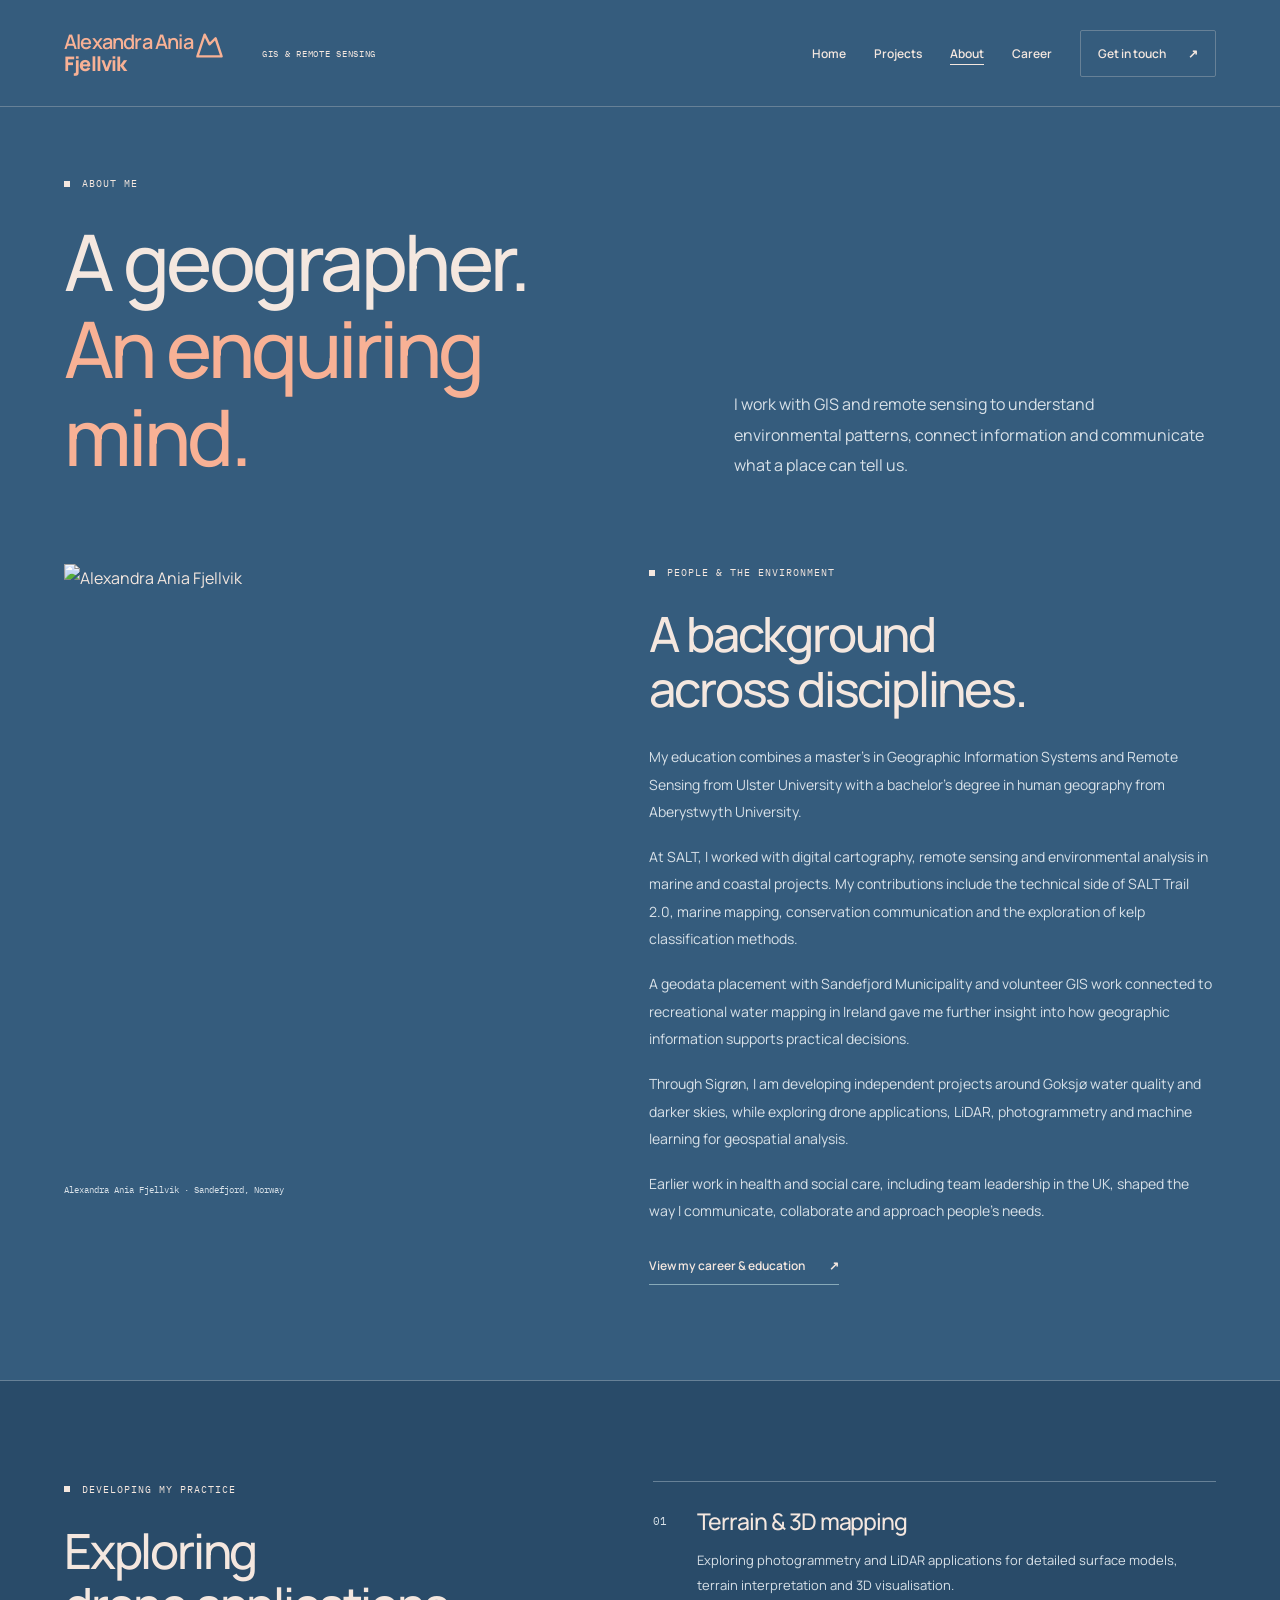
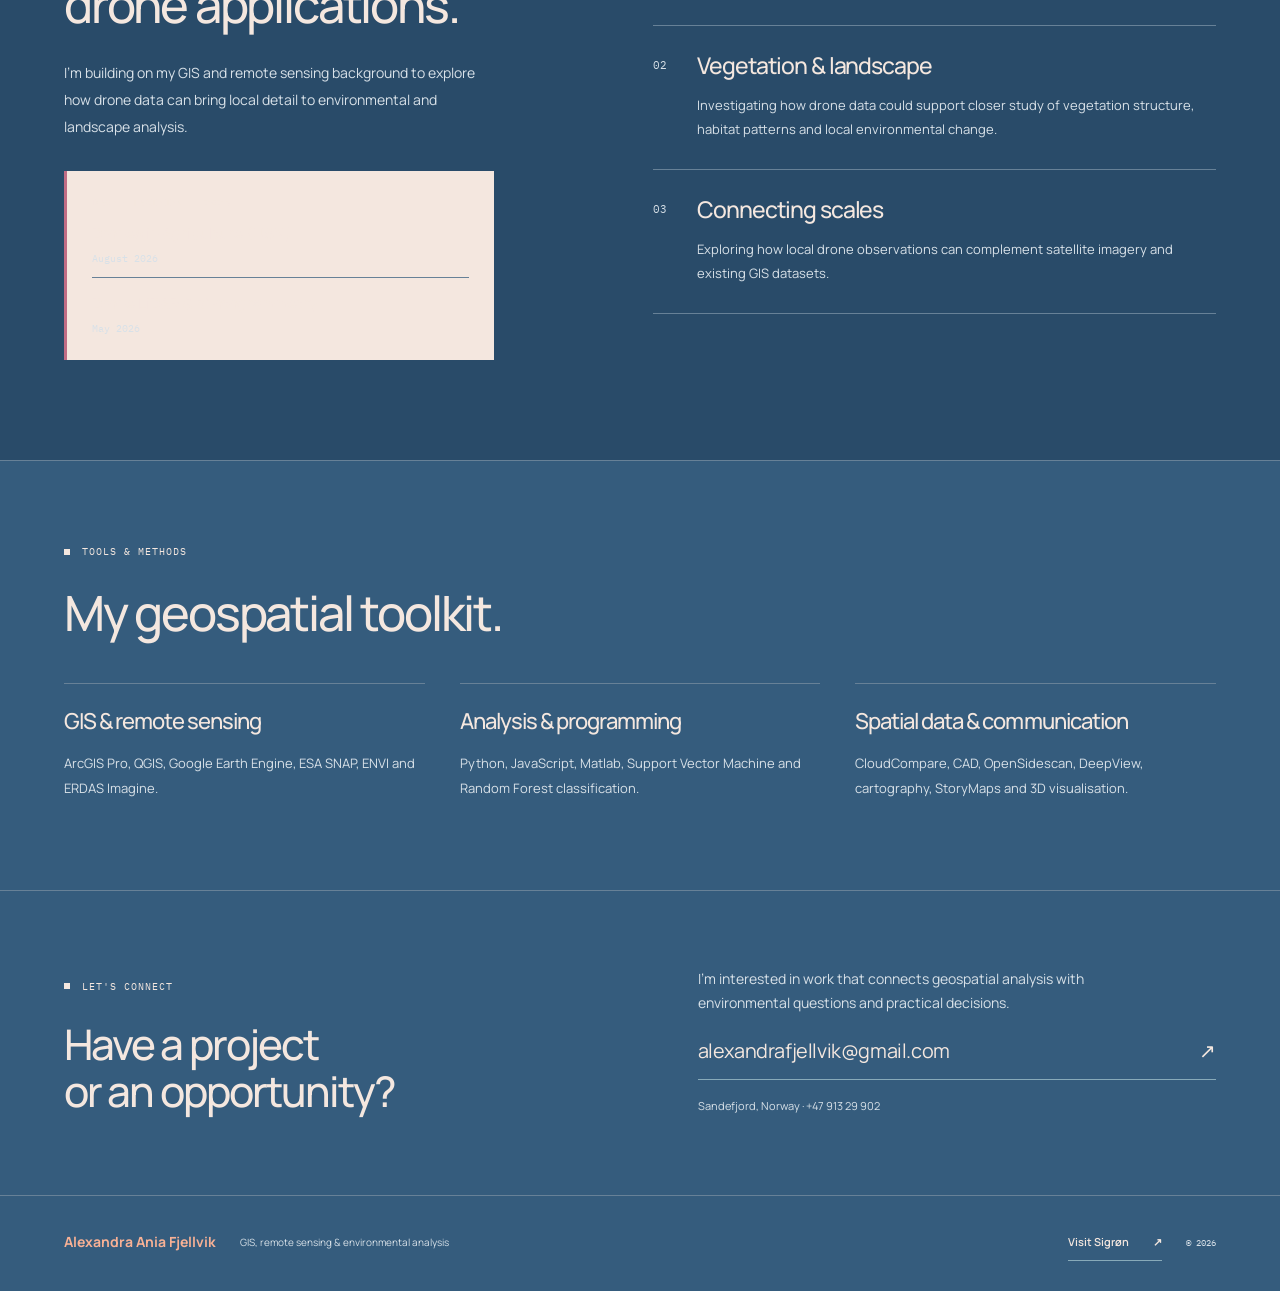
==== commit ee4fd0fa: "Use original mountain-peaks icon and predominantly blue palette" ====
--- a/about.html
+++ b/about.html
@@ -11,7 +11,7 @@
   <meta property="og:type" content="website">
   <meta property="og:image" content="https://alexandrafjellvik.github.io/images/lena-river-delta.jpg">
   <link rel="canonical" href="https://alexandrafjellvik.github.io/about.html">
-  <link rel="icon" href="favicon.svg?v=mountain-peach" type="image/svg+xml">
+  <link rel="icon" href="favicon.svg?v=mountain-peaks-blue" type="image/svg+xml">
   <link rel="preconnect" href="https://fonts.googleapis.com">
   <link rel="preconnect" href="https://fonts.gstatic.com" crossorigin>
   <link href="https://fonts.googleapis.com/css2?family=IBM+Plex+Mono:wght@400;500&amp;family=Manrope:wght@400;500;600;700;800&amp;display=swap" rel="stylesheet">
@@ -21,7 +21,19 @@
 <body>
 <a class="skip-link" href="#main">Skip to content</a>
 <header class="site-header wrap">
-  <a class="brand" href="index.html" aria-label="Alexandra Ania Fjellvik, home">Alexandra Ania<br><span>Fjellvik</span><span class="brand-mountain" aria-hidden="true"><svg xmlns="http://www.w3.org/2000/svg" viewBox="0 0 24 24" fill="none" stroke="currentColor" stroke-width="1.8" stroke-linecap="round" stroke-linejoin="round"><path d="m3 20 7-15 11 15Z"/><path d="m8 9 2 2 2-2"/></svg></span></a>
+  <a class="brand" href="index.html" aria-label="Alexandra Ania Fjellvik, home">Alexandra Ania<br><span>Fjellvik</span><span class="brand-mountain" aria-hidden="true"><svg
+  xmlns="http://www.w3.org/2000/svg"
+  width="24"
+  height="24"
+  viewBox="0 0 24 24"
+  fill="none"
+  stroke="currentColor"
+  stroke-width="2"
+  stroke-linecap="round"
+  stroke-linejoin="round"
+>
+  <path d="m8 3 4 8 5-5 5 15H2L8 3z" />
+</svg></span></a>
   <span class="header-note">GIS &amp; REMOTE SENSING</span>
   <button class="menu-toggle" type="button" aria-expanded="false" aria-controls="navigation">Menu <span aria-hidden="true">☰</span></button>
   <nav id="navigation" aria-label="Main navigation"><a href="index.html">Home</a><a href="portfolio.html">Projects</a><a href="about.html" aria-current="page">About</a><a href="resume.html">Career</a><a class="nav-contact" href="about.html#contact-block">Get in touch <span aria-hidden="true">↗</span></a></nav>
--- a/styles/style.css
+++ b/styles/style.css
@@ -1,14 +1,14 @@
 /* Sigrøn-inspired layout and type, with a dark teal and Prussian blue palette. */
-:root{--paper:#f8b195;--ink:#233746;--teal:#49394e;--prussian:#355c7d;--accent:#f8b195;--muted:#414357;--line:#bc8e88;--soft:#efc0b0;--font:'Manrope',Arial,sans-serif;--mono:'IBM Plex Mono',monospace;--gutter:clamp(22px,5vw,88px)}
-*{box-sizing:border-box}html{scroll-behavior:smooth;scroll-padding-top:28px}body{margin:0;color:var(--ink);background:var(--paper);font-family:var(--font);font-size:16px;line-height:1.75}h1,h2,h3,p,figure{margin:0}h1,h2,h3{line-height:1.12;font-weight:500;letter-spacing:-.045em}h1{font-size:clamp(47px,6.1vw,88px)}h2{font-size:clamp(34px,3.8vw,55px)}h3{font-size:25px}p+p{margin-top:18px}a{color:inherit;text-decoration:none}button,input,textarea{font:inherit}button{cursor:pointer}button,a{-webkit-tap-highlight-color:transparent}a:focus-visible,button:focus-visible,summary:focus-visible{outline:3px solid #6c5b7b;outline-offset:5px}img{display:block;max-width:100%;width:100%;height:auto}[hidden]{display:none!important}::selection{color:var(--teal);background:var(--accent)}
+:root{--paper:#f8b195;--ink:#f4e7df;--teal:#244660;--prussian:#355c7d;--accent:#f8b195;--muted:#d8e1e8;--line:#678197;--soft:#294b69;--font:'Manrope',Arial,sans-serif;--mono:'IBM Plex Mono',monospace;--gutter:clamp(22px,5vw,88px)}
+*{box-sizing:border-box}html{scroll-behavior:smooth;scroll-padding-top:28px}body{margin:0;color:var(--ink);background:var(--paper);font-family:var(--font);font-size:16px;line-height:1.75}h1,h2,h3,p,figure{margin:0}h1,h2,h3{line-height:1.12;font-weight:500;letter-spacing:-.045em}h1{font-size:clamp(47px,6.1vw,88px)}h2{font-size:clamp(34px,3.8vw,55px)}h3{font-size:25px}p+p{margin-top:18px}a{color:inherit;text-decoration:none}button,input,textarea{font:inherit}button{cursor:pointer}button,a{-webkit-tap-highlight-color:transparent}a:focus-visible,button:focus-visible,summary:focus-visible{outline:3px solid #f8b195;outline-offset:5px}img{display:block;max-width:100%;width:100%;height:auto}[hidden]{display:none!important}::selection{color:var(--teal);background:var(--accent)}
 .wrap{padding-left:var(--gutter);padding-right:var(--gutter)}.mono{font-family:var(--mono);font-size:10px;line-height:1.7;letter-spacing:.06em}.small-note{font-size:12px;line-height:1.8;color:var(--muted)}.skip-link{position:absolute;top:-100px;left:20px;padding:10px 20px;background:var(--accent);z-index:20}.skip-link:focus{top:12px}
-.site-header{min-height:106px;padding-top:22px;padding-bottom:22px;display:flex;gap:28px;align-items:center}.brand{position:relative;padding-right:31px;font-size:20px;font-weight:600;line-height:1.08;letter-spacing:-.04em;flex-shrink:0}.brand>span:not(.brand-mountain){font-weight:800}.brand-mountain{position:absolute;top:-3px;right:0;font-size:28px;font-weight:400}.header-note{font:9px var(--mono);letter-spacing:.08em;margin-left:10px}.site-header nav{margin-left:auto;display:flex;gap:28px;align-items:center;font-size:12px;font-weight:600}.site-header nav>a{padding:10px 0}.site-header nav>a[aria-current="page"]{text-decoration:underline;text-underline-offset:6px}.site-header nav>a:hover{color:#6c5b7b}.site-header nav .nav-contact{padding:12px 17px;border:1px solid #acc4d0;border-radius:2px;display:flex;gap:22px}.site-header nav .nav-contact:hover{color:var(--ink);background:var(--accent)}.menu-toggle{display:none}
-.eyebrow{font:10px/1.7 var(--mono);letter-spacing:.10em;text-transform:uppercase;display:flex;gap:12px;align-items:center;margin-bottom:26px}.eyebrow::before{content:'';width:6px;height:6px;background:currentColor;display:block;flex-shrink:0}.button{display:inline-flex;align-items:center;justify-content:space-between;gap:38px;min-height:52px;padding:14px 22px;background:var(--accent);color:var(--teal);border:1px solid transparent;border-radius:2px;font-size:12px;font-weight:700;transition:background .2s}.button>span{font-size:22px;line-height:1}.button:hover{background:#f67280}.button-outline{background:transparent;border-color:var(--line)}.button-outline:hover{background:var(--soft)}.inline-link{display:inline-flex;align-items:center;gap:24px;font-size:12px;font-weight:600;border-bottom:1px solid #88aab9;padding:8px 0;margin-top:22px}.inline-link:hover{color:#6c5b7b}.text-link{font-size:12px;display:inline-flex;gap:22px;align-items:center;padding:10px 0}.text-link:hover{color:var(--accent)}
+.site-header{min-height:106px;padding-top:22px;padding-bottom:22px;display:flex;gap:28px;align-items:center}.brand{position:relative;padding-right:31px;font-size:20px;font-weight:600;line-height:1.08;letter-spacing:-.04em;flex-shrink:0}.brand>span:not(.brand-mountain){font-weight:800}.brand-mountain{position:absolute;top:-3px;right:0;font-size:28px;font-weight:400}.header-note{font:9px var(--mono);letter-spacing:.08em;margin-left:10px}.site-header nav{margin-left:auto;display:flex;gap:28px;align-items:center;font-size:12px;font-weight:600}.site-header nav>a{padding:10px 0}.site-header nav>a[aria-current="page"]{text-decoration:underline;text-underline-offset:6px}.site-header nav>a:hover{color:#f8b195}.site-header nav .nav-contact{padding:12px 17px;border:1px solid #678197;border-radius:2px;display:flex;gap:22px}.site-header nav .nav-contact:hover{color:var(--ink);background:var(--accent)}.menu-toggle{display:none}
+.eyebrow{font:10px/1.7 var(--mono);letter-spacing:.10em;text-transform:uppercase;display:flex;gap:12px;align-items:center;margin-bottom:26px}.eyebrow::before{content:'';width:6px;height:6px;background:currentColor;display:block;flex-shrink:0}.button{display:inline-flex;align-items:center;justify-content:space-between;gap:38px;min-height:52px;padding:14px 22px;background:var(--accent);color:var(--teal);border:1px solid transparent;border-radius:2px;font-size:12px;font-weight:700;transition:background .2s}.button>span{font-size:22px;line-height:1}.button:hover{background:#f67280}.button-outline{background:transparent;border-color:var(--line)}.button-outline:hover{background:var(--soft)}.inline-link{display:inline-flex;align-items:center;gap:24px;font-size:12px;font-weight:600;border-bottom:1px solid #88aab9;padding:8px 0;margin-top:22px}.inline-link:hover{color:#f8b195}.text-link{font-size:12px;display:inline-flex;gap:22px;align-items:center;padding:10px 0}.text-link:hover{color:var(--accent)}
 
 /* Homepage */
 .hero{position:relative;isolation:isolate;min-height:660px;color:var(--paper);background:var(--prussian);display:flex;flex-direction:column;justify-content:space-between}.hero-image,.hero-shade{position:absolute;inset:0;width:100%;height:100%;z-index:-2}.hero-image{object-fit:cover;object-position:center}.hero-shade{z-index:-1;background:linear-gradient(90deg,#032b43ed,#032b4396 55%,#032b4336),linear-gradient(0deg,#032b4380,transparent 45%)}.hero-content{padding-top:82px;padding-bottom:64px}.hero .eyebrow{color:var(--accent);margin-bottom:32px}.hero h1{font-size:clamp(53px,6.5vw,96px);line-height:1.03;letter-spacing:-.065em;max-width:790px}.hero h1>span{color:var(--accent)}.hero-description{font-size:16px;line-height:1.9;max-width:470px;margin-top:30px;color:#ffe1d4}.hero-actions{display:flex;align-items:center;gap:30px;margin-top:34px}.hero-bottom{border-top:1px solid #ffffff30;padding-top:23px;padding-bottom:23px;display:flex;justify-content:space-between;gap:20px;font:10px/1.7 var(--mono);letter-spacing:.06em}.hero-bottom>span:last-child{display:flex;gap:40px}.hero-credit{color:#ffe1d4;text-decoration:underline;text-underline-offset:3px}.hero-credit:hover{color:white}.viewfinder{position:absolute;right:11%;top:28%;width:195px;height:215px;border:1px solid #ffffff45;border-radius:110px;display:grid;place-items:center;pointer-events:none}.viewfinder::before,.viewfinder::after{content:'';position:absolute;background:#ffffff40}.viewfinder::before{width:255px;height:1px}.viewfinder::after{width:1px;height:275px}.viewfinder>span{color:var(--accent);font:38px var(--mono);z-index:1}.viewfinder p{position:absolute;top:calc(100% + 38px);font:9px/1.8 var(--mono);letter-spacing:.12em;text-align:center}
 .expertise-section,.drone-section{padding-top:100px;padding-bottom:100px;display:grid;grid-template-columns:1fr 1.16fr;gap:9%}.expertise-intro>p:not(.eyebrow),.drone-intro>p:not(.eyebrow){color:var(--muted);max-width:440px;font-size:14px;line-height:1.95;margin-top:26px}.service{display:grid;grid-template-columns:24px 1fr 20px;gap:18px;padding:27px 0;border-top:1px solid var(--line)}.service:last-child{border-bottom:1px solid var(--line)}.service-number{font:11px var(--mono);padding-top:5px;color:var(--muted)}.service h3{font-size:23px;margin-bottom:14px}.service p{font-size:13px;line-height:1.9;color:var(--muted)}.service-tag{display:block;font:9px/1.7 var(--mono);letter-spacing:.06em;margin-top:19px}.service-tag.inline-link{display:inline-flex;padding-bottom:4px}.service-arrow{font-size:24px;line-height:1}.section-heading{display:flex;justify-content:space-between;align-items:flex-end;gap:45px;margin-bottom:44px}.section-heading>p{max-width:340px;font-size:13px;line-height:1.9;color:var(--muted)}
-.trail-section{padding-bottom:94px}.trail-feature{display:grid;grid-template-columns:1.1fr 1fr;background:var(--soft)}.trail-copy{padding:48px}.trail-copy h2{font-size:clamp(34px,3.4vw,49px);margin-bottom:23px}.trail-copy>p:not(.eyebrow){font-size:14px;line-height:1.9;color:#414357}.trail-copy>p.role-line{color:var(--ink);font-weight:700;font-size:12px}.trail-copy>p.small-note{font-size:11px}.trail-context{grid-column:1/-1;margin:0 48px 36px;padding:27px 0 0;border-top:1px solid #acc7d3;display:grid;grid-template-columns:1fr 1.15fr;gap:40px;align-items:start}.context-label{color:#3b687b}.trail-context h3{font-size:clamp(25px,2.3vw,32px);margin:13px 0 0;max-width:410px}.context-row{display:grid;grid-template-columns:20px 85px 1fr;gap:12px;align-items:baseline;border-top:1px solid #b6ced8;padding:12px 0;font-size:11px}.context-row>span{font:9px var(--mono);color:var(--muted)}.context-row>p{font-size:11px}
+.trail-section{padding-bottom:94px}.trail-feature{display:grid;grid-template-columns:1.1fr 1fr;background:var(--soft)}.trail-copy{padding:48px}.trail-copy h2{font-size:clamp(34px,3.4vw,49px);margin-bottom:23px}.trail-copy>p:not(.eyebrow){font-size:14px;line-height:1.9;color:#d8e1e8}.trail-copy>p.role-line{color:var(--ink);font-weight:700;font-size:12px}.trail-copy>p.small-note{font-size:11px}.trail-context{grid-column:1/-1;margin:0 48px 36px;padding:27px 0 0;border-top:1px solid #678197;display:grid;grid-template-columns:1fr 1.15fr;gap:40px;align-items:start}.context-label{color:#91a7ba}.trail-context h3{font-size:clamp(25px,2.3vw,32px);margin:13px 0 0;max-width:410px}.context-row{display:grid;grid-template-columns:20px 85px 1fr;gap:12px;align-items:baseline;border-top:1px solid #678197;padding:12px 0;font-size:11px}.context-row>span{font:9px var(--mono);color:var(--muted)}.context-row>p{font-size:11px}
 .current-section{background:var(--prussian);color:var(--paper);padding-top:86px;padding-bottom:92px}.current-section .eyebrow{color:var(--accent)}.current-section .section-heading>p{color:#ffe1d4}.current-grid{display:grid;grid-template-columns:1.18fr 1fr;gap:42px}.current-project.offset{padding-top:70px}.project-photo{position:relative;background:#032637;overflow:hidden;aspect-ratio:1.55}.project-photo img{width:100%;height:100%;object-fit:cover}.current-project.offset .project-photo{aspect-ratio:1.45}.project-status{position:absolute;left:19px;top:19px;padding:8px 11px;font:9px/1.5 var(--mono);color:var(--ink);background:var(--paper);border-radius:2px}.image-marker{position:absolute;bottom:13px;right:21px;color:var(--accent);font:28px var(--mono)}.project-meta{display:flex;justify-content:space-between;gap:15px;font:8px/1.7 var(--mono);letter-spacing:.04em;color:#ffe1d4;padding:19px 0}.current-project h3{font-size:clamp(29px,3vw,40px);margin-bottom:17px}.current-project>p{font-size:13px;line-height:1.95;color:#ffe1d4;max-width:500px}.current-project>p.project-detail{color:#ffe1d4}.current-section .inline-link{color:var(--accent);border-color:#719dad}.current-section .inline-link:hover{color:white}
 .research-section{padding-top:100px;padding-bottom:100px;display:grid;grid-template-columns:1fr 1.05fr;gap:10%;align-items:center}.research-section>div>p:not(.eyebrow){margin-top:25px;color:var(--muted);font-size:14px;max-width:440px}.research-image{display:block}.research-image>img{aspect-ratio:1.5;object-fit:contain;background:#fff;padding:16px;border:1px solid var(--line)}.image-caption{display:block;font:9px/1.7 var(--mono);color:var(--muted);margin-top:15px}
 
@@ -18,22 +18,22 @@
 .trail-visual{position:relative;min-height:370px;overflow:hidden;background:var(--prussian)}.trail-visual img{position:absolute;inset:0;width:100%;height:100%;object-fit:cover;object-position:50% 58%}.trail-visual figcaption{position:absolute;inset:auto 0 0;padding:38px 22px 17px;background:linear-gradient(transparent,#032b43ed 45%);color:#ffe1d4;font:9px/1.8 var(--mono)}.trail-visual figcaption a{text-decoration:underline;text-underline-offset:3px}.trail-visual figcaption a:hover{color:white}.trail-visual figcaption span{display:block}
 
 /* Interior pages */
-.page-intro{padding-top:68px;padding-bottom:74px;border-top:1px solid var(--line)}.intro-grid{display:grid;grid-template-columns:1.15fr 1fr;gap:10%;align-items:end}.page-intro h1>span{color:#6c5b7b}.lead{font-size:16px;line-height:1.9;color:var(--muted);max-width:470px}.intro-grid .button{margin-top:26px}.jump-links{display:flex;flex-wrap:wrap;gap:10px 23px;margin-top:22px;font-size:11px}.jump-links a{border-bottom:1px solid #acc4d0;padding:6px 0}.jump-links a:hover{border-color:var(--ink)}.drone-section{border-bottom:1px solid var(--line)}.drone-section .service{grid-template-columns:26px 1fr}.training-note{display:flex;flex-direction:column;gap:10px;max-width:430px;margin-top:30px;padding:23px 25px;border-left:3px solid #6c5b7b;background:#efc0b0}.training-note strong{font-size:15px;font-weight:600}.training-note>span:last-child{font-size:12px;color:var(--muted)}
-.work-section{padding-top:90px;padding-bottom:96px}.filter-bar{display:flex;flex-wrap:wrap;gap:8px;padding-bottom:22px;border-bottom:1px solid var(--line)}.filter-button{background:transparent;color:var(--ink);border:1px solid #bfd1db;padding:11px 16px;font-size:12px;border-radius:2px;min-height:44px}.filter-button:hover{background:var(--soft)}.filter-button[aria-pressed="true"]{background:var(--teal);color:var(--paper);border-color:var(--teal)}.filter-status{margin:15px 0 30px;color:var(--muted)}.work-grid{display:grid;grid-template-columns:repeat(2,minmax(0,1fr));column-gap:44px;row-gap:65px}.work-card{min-width:0;scroll-margin-top:28px}.project-gallery{background:#fff;border:1px solid var(--line)}.gallery-image-link{display:block}.project-gallery img{aspect-ratio:1.55;object-fit:contain;padding:13px}.gallery-toolbar{display:flex;align-items:center;gap:5px;border-top:1px solid var(--line);background:#efc0b0;padding:4px 12px;min-height:53px}.gallery-arrow{display:none;background:transparent;border:0;color:var(--ink);min-width:44px;min-height:44px;font-size:22px}.gallery-ready .gallery-arrow{display:inline-block}.gallery-arrow:hover{background:var(--accent)}.gallery-counter{font:10px var(--mono);padding:0 7px;white-space:nowrap}.gallery-fullsize{margin-left:auto;font-size:10px;padding:12px 0 12px 10px}.gallery-fullsize:hover{text-decoration:underline}.work-copy{padding-top:24px}.project-category{font:9px/1.8 var(--mono);color:#58465f;text-transform:uppercase;letter-spacing:.055em;margin-bottom:11px}.work-copy h3{font-size:27px;line-height:1.22;margin-bottom:17px}.work-copy>p:not(.project-category){font-size:13px;color:var(--muted);line-height:1.9}.work-copy>p.methods{margin-top:18px;font-size:11px;padding-top:14px;border-top:1px solid var(--line)}.methods strong{font-weight:700;color:var(--ink);margin-right:5px}
-.about-section{display:grid;grid-template-columns:.85fr 1fr;gap:9%;padding-top:10px;padding-bottom:95px;align-items:start}.portrait{position:sticky;top:28px}.portrait img{aspect-ratio:4/5;object-fit:cover;object-position:center}.portrait figcaption{font:9px/1.8 var(--mono);color:var(--muted);padding-top:16px}.about-story h2{margin-bottom:27px}.about-story>p:not(.eyebrow){color:var(--muted);font-size:14px;line-height:1.95}.about-section+.drone-section{background:#efc0b0;border-top:1px solid var(--line)}.about-section+.drone-section .training-note{background:var(--paper)}.skills-section{padding-top:82px;padding-bottom:88px}.skills-grid{margin-top:42px;display:grid;grid-template-columns:repeat(3,minmax(0,1fr));gap:35px}.skills-grid article{border-top:1px solid var(--line);padding-top:25px}.skills-grid h3{font-size:22px;margin-bottom:18px}.skills-grid p{font-size:13px;color:var(--muted);line-height:1.95}
-.career-section{padding-top:18px;padding-bottom:88px}.career-list{margin-top:38px}.career-row{display:grid;grid-template-columns:205px 1fr;gap:7%;border-top:1px solid var(--line);padding:32px 0}.career-row:last-child{border-bottom:1px solid var(--line)}.career-date{padding-top:5px;color:var(--muted);font-size:10px}.career-organisation{font-size:12px;font-weight:600;margin-bottom:11px}.career-row h3{font-size:27px;margin-bottom:17px}.career-row div>p:last-child{max-width:720px;color:var(--muted);font-size:14px;line-height:1.95}.career-row .inline-link{display:table;color:var(--ink);margin-top:10px}.career-section+.drone-section{background:var(--soft)}.career-section+.drone-section .training-note{background:var(--paper)}.education-section{padding-top:85px;padding-bottom:25px}.background-section{background:var(--teal);color:var(--paper);padding-top:86px;padding-bottom:90px;display:grid;grid-template-columns:1fr 1fr;gap:10%}.background-section .eyebrow{color:var(--accent)}.background-section>div>p:not(.eyebrow){color:#ffe1d4;font-size:14px;margin-top:25px}.background-aside article{padding:23px 0;border-top:1px solid #3b687b}.background-aside h3{font-size:23px;margin-bottom:13px}.background-aside p{font-size:13px;color:#ffe1d4}.background-aside p.mono{font-size:9px;color:var(--accent)}.earlier-experience{font-size:13px;margin-top:30px;border-top:1px solid #3b687b}.earlier-experience summary{padding:17px 0;cursor:pointer;color:var(--accent)}.earlier-experience ul{padding-left:20px;color:#ffe1d4}.earlier-experience li{margin-bottom:12px}.earlier-experience strong{color:var(--paper);font-weight:500}
+.page-intro{padding-top:68px;padding-bottom:74px;border-top:1px solid var(--line)}.intro-grid{display:grid;grid-template-columns:1.15fr 1fr;gap:10%;align-items:end}.page-intro h1>span{color:#f8b195}.lead{font-size:16px;line-height:1.9;color:var(--muted);max-width:470px}.intro-grid .button{margin-top:26px}.jump-links{display:flex;flex-wrap:wrap;gap:10px 23px;margin-top:22px;font-size:11px}.jump-links a{border-bottom:1px solid #678197;padding:6px 0}.jump-links a:hover{border-color:var(--ink)}.drone-section{border-bottom:1px solid var(--line)}.drone-section .service{grid-template-columns:26px 1fr}.training-note{display:flex;flex-direction:column;gap:10px;max-width:430px;margin-top:30px;padding:23px 25px;border-left:3px solid #f8b195;background:#294b69}.training-note strong{font-size:15px;font-weight:600}.training-note>span:last-child{font-size:12px;color:var(--muted)}
+.work-section{padding-top:90px;padding-bottom:96px}.filter-bar{display:flex;flex-wrap:wrap;gap:8px;padding-bottom:22px;border-bottom:1px solid var(--line)}.filter-button{background:transparent;color:var(--ink);border:1px solid #678197;padding:11px 16px;font-size:12px;border-radius:2px;min-height:44px}.filter-button:hover{background:var(--soft)}.filter-button[aria-pressed="true"]{background:var(--teal);color:var(--paper);border-color:var(--teal)}.filter-status{margin:15px 0 30px;color:var(--muted)}.work-grid{display:grid;grid-template-columns:repeat(2,minmax(0,1fr));column-gap:44px;row-gap:65px}.work-card{min-width:0;scroll-margin-top:28px}.project-gallery{background:#fff;border:1px solid var(--line)}.gallery-image-link{display:block}.project-gallery img{aspect-ratio:1.55;object-fit:contain;padding:13px}.gallery-toolbar{display:flex;align-items:center;gap:5px;border-top:1px solid var(--line);background:#294b69;padding:4px 12px;min-height:53px}.gallery-arrow{display:none;background:transparent;border:0;color:var(--ink);min-width:44px;min-height:44px;font-size:22px}.gallery-ready .gallery-arrow{display:inline-block}.gallery-arrow:hover{background:var(--accent)}.gallery-counter{font:10px var(--mono);padding:0 7px;white-space:nowrap}.gallery-fullsize{margin-left:auto;font-size:10px;padding:12px 0 12px 10px}.gallery-fullsize:hover{text-decoration:underline}.work-copy{padding-top:24px}.project-category{font:9px/1.8 var(--mono);color:#f8b195;text-transform:uppercase;letter-spacing:.055em;margin-bottom:11px}.work-copy h3{font-size:27px;line-height:1.22;margin-bottom:17px}.work-copy>p:not(.project-category){font-size:13px;color:var(--muted);line-height:1.9}.work-copy>p.methods{margin-top:18px;font-size:11px;padding-top:14px;border-top:1px solid var(--line)}.methods strong{font-weight:700;color:var(--ink);margin-right:5px}
+.about-section{display:grid;grid-template-columns:.85fr 1fr;gap:9%;padding-top:10px;padding-bottom:95px;align-items:start}.portrait{position:sticky;top:28px}.portrait img{aspect-ratio:4/5;object-fit:cover;object-position:center}.portrait figcaption{font:9px/1.8 var(--mono);color:var(--muted);padding-top:16px}.about-story h2{margin-bottom:27px}.about-story>p:not(.eyebrow){color:var(--muted);font-size:14px;line-height:1.95}.about-section+.drone-section{background:#294b69;border-top:1px solid var(--line)}.about-section+.drone-section .training-note{background:var(--paper)}.skills-section{padding-top:82px;padding-bottom:88px}.skills-grid{margin-top:42px;display:grid;grid-template-columns:repeat(3,minmax(0,1fr));gap:35px}.skills-grid article{border-top:1px solid var(--line);padding-top:25px}.skills-grid h3{font-size:22px;margin-bottom:18px}.skills-grid p{font-size:13px;color:var(--muted);line-height:1.95}
+.career-section{padding-top:18px;padding-bottom:88px}.career-list{margin-top:38px}.career-row{display:grid;grid-template-columns:205px 1fr;gap:7%;border-top:1px solid var(--line);padding:32px 0}.career-row:last-child{border-bottom:1px solid var(--line)}.career-date{padding-top:5px;color:var(--muted);font-size:10px}.career-organisation{font-size:12px;font-weight:600;margin-bottom:11px}.career-row h3{font-size:27px;margin-bottom:17px}.career-row div>p:last-child{max-width:720px;color:var(--muted);font-size:14px;line-height:1.95}.career-row .inline-link{display:table;color:var(--ink);margin-top:10px}.career-section+.drone-section{background:var(--soft)}.career-section+.drone-section .training-note{background:var(--paper)}.education-section{padding-top:85px;padding-bottom:25px}.background-section{background:var(--teal);color:var(--paper);padding-top:86px;padding-bottom:90px;display:grid;grid-template-columns:1fr 1fr;gap:10%}.background-section .eyebrow{color:var(--accent)}.background-section>div>p:not(.eyebrow){color:#ffe1d4;font-size:14px;margin-top:25px}.background-aside article{padding:23px 0;border-top:1px solid #91a7ba}.background-aside h3{font-size:23px;margin-bottom:13px}.background-aside p{font-size:13px;color:#ffe1d4}.background-aside p.mono{font-size:9px;color:var(--accent)}.earlier-experience{font-size:13px;margin-top:30px;border-top:1px solid #91a7ba}.earlier-experience summary{padding:17px 0;cursor:pointer;color:var(--accent)}.earlier-experience ul{padding-left:20px;color:#ffe1d4}.earlier-experience li{margin-bottom:12px}.earlier-experience strong{color:var(--paper);font-weight:500}
 .thesis-content{padding-bottom:65px}.thesis-section{padding-top:48px;padding-bottom:10px}.reading-width{max-width:850px;margin:0 auto}.reading-width h2{font-size:32px;line-height:1.2;margin-bottom:25px;border-top:1px solid var(--line);padding-top:30px}.reading-width h3{font-size:23px;margin-top:30px;margin-bottom:20px}.reading-width p,.reading-width li{font-size:14px;color:var(--muted);line-height:1.95}.reading-width li{margin-bottom:12px}.reading-width ul{padding-left:24px}.reading-width .button{margin-top:24px}
 
-.training-course{display:flex;flex-direction:column;gap:3px}.training-course+.training-course{padding-top:13px;border-top:1px solid #b9cfd9}.training-course>span{font:10px/1.7 var(--mono);color:var(--muted)}
+.training-course{display:flex;flex-direction:column;gap:3px}.training-course+.training-course{padding-top:13px;border-top:1px solid #678197}.training-course>span{font:10px/1.7 var(--mono);color:var(--muted)}
 
 /* Contact and footer */
-.contact-section{border-top:1px solid var(--line);padding-top:76px;padding-bottom:80px;display:grid;grid-template-columns:1fr 1fr;gap:10%;align-items:end}.contact-section h2{font-size:clamp(32px,3.3vw,47px)}.contact-copy>p:first-child{max-width:410px;color:var(--muted);font-size:14px}.contact-email{display:flex;gap:20px;justify-content:space-between;align-items:center;overflow-wrap:anywhere;font-size:clamp(14px,1.55vw,22px);letter-spacing:-.02em;border-bottom:1px solid #88aab9;padding:18px 0 10px;margin-bottom:16px}.contact-email:hover{color:#6c5b7b}.contact-copy .small-note{font-size:11px}.contact-copy .small-note a:hover{text-decoration:underline}.site-footer{border-top:1px solid var(--line);display:flex;flex-wrap:wrap;align-items:center;gap:24px;padding-top:28px;padding-bottom:30px}.footer-name{font-size:14px;font-weight:700}.site-footer>p{color:var(--muted);font-size:10px}.site-footer>.inline-link{margin-top:0;margin-left:auto;font-size:11px}.copyright{font:9px var(--mono);color:var(--muted)}
+.contact-section{border-top:1px solid var(--line);padding-top:76px;padding-bottom:80px;display:grid;grid-template-columns:1fr 1fr;gap:10%;align-items:end}.contact-section h2{font-size:clamp(32px,3.3vw,47px)}.contact-copy>p:first-child{max-width:410px;color:var(--muted);font-size:14px}.contact-email{display:flex;gap:20px;justify-content:space-between;align-items:center;overflow-wrap:anywhere;font-size:clamp(14px,1.55vw,22px);letter-spacing:-.02em;border-bottom:1px solid #88aab9;padding:18px 0 10px;margin-bottom:16px}.contact-email:hover{color:#f8b195}.contact-copy .small-note{font-size:11px}.contact-copy .small-note a:hover{text-decoration:underline}.site-footer{border-top:1px solid var(--line);display:flex;flex-wrap:wrap;align-items:center;gap:24px;padding-top:28px;padding-bottom:30px}.footer-name{font-size:14px;font-weight:700}.site-footer>p{color:var(--muted);font-size:10px}.site-footer>.inline-link{margin-top:0;margin-left:auto;font-size:11px}.copyright{font:9px var(--mono);color:var(--muted)}
 
 @media(min-width:1600px){.wrap{padding-left:max(var(--gutter),calc((100vw - 1440px)/2));padding-right:max(var(--gutter),calc((100vw - 1440px)/2))}}
 @media(max-width:1100px){.header-note{display:none}.site-header nav{gap:24px}.viewfinder{right:9%;width:150px;height:185px}.viewfinder::before{width:200px}.viewfinder::after{height:235px}.hero h1{font-size:7.6vw}.trail-copy{padding:35px}.trail-context{margin:0 35px 30px;gap:28px}.context-row{grid-template-columns:18px 85px 1fr;gap:8px}.skills-grid{gap:24px}}
 @media(max-width:820px){.trail-visual{min-height:0;aspect-ratio:16/10}.intro-portrait{gap:18px}.intro-portrait img{width:140px;flex-basis:140px}.site-header{gap:16px}.site-header nav{gap:18px;font-size:11px}.site-header nav .nav-contact{gap:13px;padding:10px 12px}.viewfinder{display:none}.hero{min-height:590px}.hero h1{font-size:clamp(52px,9vw,76px)}.hero-content{padding-top:64px}.expertise-section,.drone-section{gap:7%}.expertise-section,.drone-section,.research-section{padding-top:72px;padding-bottom:72px}.service{grid-template-columns:20px 1fr;gap:12px}.service-arrow{display:none}.service h3{font-size:21px}.trail-feature{grid-template-columns:1fr}.trail-copy{padding:35px 35px 28px}.trail-context{margin:28px 35px 35px;padding:25px 0 0;gap:30px}.trail-context h3 br{display:none}.trail-context h3{font-size:27px;margin-bottom:0}.context-row{grid-template-columns:24px 90px 1fr}.context-row>p{grid-column:auto}.intro-grid{gap:7%}.page-intro h1{font-size:52px}.lead{font-size:14px}.current-grid{gap:30px}.current-project.offset{padding-top:45px}.project-meta{flex-direction:column;gap:3px}.work-grid{column-gap:28px;row-gap:45px}.work-copy h3{font-size:24px}.about-section{gap:7%}.skills-grid{grid-template-columns:1fr;gap:28px}.skills-grid h3{font-size:23px}.career-row{grid-template-columns:155px 1fr;gap:6%}.career-row h3{font-size:25px}.contact-section{gap:7%}}
 @media(max-width:650px){.hero-bottom{flex-wrap:wrap;gap:10px}.hero-credit{max-width:100%}.trail-visual{aspect-ratio:4/3}.intro-portrait{gap:24px}.intro-portrait img{width:156px;flex-basis:156px}.trail-visual figcaption{font-size:8px;padding-left:17px;padding-right:17px}
-  .site-header{min-height:84px;padding-top:19px;padding-bottom:19px;flex-wrap:wrap;justify-content:space-between;gap:20px}.brand{font-size:18px}.brand-mountain{font-size:25px;right:2px}.site-header nav{width:100%;margin:0;flex-wrap:wrap;gap:10px 23px;font-size:12px}.site-header.enhanced .menu-toggle{display:flex;align-items:center;gap:13px;min-height:44px;padding:8px 12px;border:1px solid #acc4d0;color:var(--ink);background:transparent;font-size:12px}.menu-toggle>span{font-size:17px}.site-header.enhanced nav{display:none}.site-header.enhanced.menu-open nav{display:flex;flex-direction:column;align-items:stretch;gap:0}.site-header.enhanced nav>a{padding:12px 0;min-height:44px}.site-header.enhanced nav .nav-contact{padding:12px 14px;margin-top:8px}
+  .site-header{min-height:84px;padding-top:19px;padding-bottom:19px;flex-wrap:wrap;justify-content:space-between;gap:20px}.brand{font-size:18px}.brand-mountain{font-size:25px;right:2px}.site-header nav{width:100%;margin:0;flex-wrap:wrap;gap:10px 23px;font-size:12px}.site-header.enhanced .menu-toggle{display:flex;align-items:center;gap:13px;min-height:44px;padding:8px 12px;border:1px solid #678197;color:var(--ink);background:transparent;font-size:12px}.menu-toggle>span{font-size:17px}.site-header.enhanced nav{display:none}.site-header.enhanced.menu-open nav{display:flex;flex-direction:column;align-items:stretch;gap:0}.site-header.enhanced nav>a{padding:12px 0;min-height:44px}.site-header.enhanced nav .nav-contact{padding:12px 14px;margin-top:8px}
   .hero{min-height:560px}.hero-content{padding-top:55px;padding-bottom:50px}.hero .eyebrow{max-width:290px;font-size:8px;letter-spacing:.07em;margin-bottom:27px}.hero h1{font-size:clamp(43px,10.8vw,67px)}.hero-description{max-width:340px;font-size:14px;margin-top:25px}.hero-actions{gap:22px;flex-wrap:wrap;margin-top:28px}.hero-actions .button{gap:25px}.hero-shade{background:linear-gradient(90deg,#032b43ed,#032b438c),linear-gradient(0deg,#032b4380,transparent)}.hero-image{object-position:58% center}.hero-bottom{font-size:8px;letter-spacing:.01em;padding-top:18px;padding-bottom:18px}.hero-bottom>span:last-child{gap:12px}.hero-bottom>span:last-child>span{display:none}.eyebrow{font-size:9px;margin-bottom:22px}
   .expertise-section,.drone-section,.research-section,.intro-grid,.about-section,.background-section,.contact-section{grid-template-columns:1fr;gap:40px}.expertise-section,.drone-section,.research-section{padding-top:60px;padding-bottom:60px}.expertise-intro h2 br:last-child{display:none}.expertise-intro>p:not(.eyebrow),.drone-intro>p:not(.eyebrow){margin-top:22px}.service{padding:23px 0;grid-template-columns:24px 1fr}.service h3{font-size:23px}.trail-section{padding-bottom:60px}.trail-copy{padding:27px 23px}.trail-copy h2{font-size:34px}.trail-copy>p:not(.eyebrow){font-size:13px}.trail-context{margin:25px 23px;padding-top:24px;grid-template-columns:1fr;gap:23px}.trail-context h3{font-size:26px}.context-row{grid-template-columns:18px 75px 1fr;gap:8px}.context-row>p{font-size:10px}.section-heading{align-items:flex-start;flex-direction:column;gap:24px;margin-bottom:32px}.section-heading>p{max-width:380px}.current-section{padding-top:59px;padding-bottom:63px}.current-grid{grid-template-columns:1fr;gap:45px}.current-project.offset{padding-top:0}.project-photo,.current-project.offset .project-photo{aspect-ratio:1.45}.project-meta{flex-direction:row;font-size:7px;gap:12px}.current-project h3{font-size:32px}.project-status{left:14px;top:14px;font-size:8px}
   .page-intro{padding-top:43px;padding-bottom:48px}.page-intro h1{font-size:clamp(40px,10vw,59px)}.intro-grid{gap:26px}.lead{font-size:14px}.jump-links{gap:8px 22px}.work-section{padding-top:60px;padding-bottom:65px}.filter-bar{gap:7px}.filter-button{font-size:11px;padding:10px 12px}.work-grid{grid-template-columns:1fr;gap:44px}.work-copy h3{font-size:26px}.project-gallery img{aspect-ratio:1.45}.gallery-toolbar{padding-left:8px;padding-right:13px}.about-section{padding-bottom:58px}.portrait{position:static;max-width:440px}.portrait img{aspect-ratio:1;object-position:center}.skills-section{padding-top:60px;padding-bottom:64px}.skills-grid{margin-top:28px}.career-section{padding-top:8px;padding-bottom:56px}.career-row{grid-template-columns:1fr;gap:12px;padding:26px 0}.career-row h3{font-size:25px}.career-row div>p:last-child{font-size:13px}.career-list{margin-top:26px}.education-section{padding-top:60px;padding-bottom:0}.background-section{padding-top:58px;padding-bottom:64px}.background-aside article{padding:23px 0}.thesis-section{padding-top:25px}.reading-width h2{font-size:27px}.reading-width h3{font-size:22px}.reading-width p,.reading-width li{font-size:13px}.contact-section{padding-top:55px;padding-bottom:59px;gap:27px}.contact-email{font-size:clamp(14px,4.6vw,22px);gap:10px}.site-footer{gap:12px 20px;padding-top:26px;padding-bottom:27px}.site-footer>p{flex-basis:100%;order:2}.site-footer>.inline-link{order:3;margin-left:0}.copyright{margin-left:auto;order:4}
@@ -53,8 +53,15 @@
 .drone-feature .drone-photo-credit{font:9px/1.9 var(--mono);color:#ffe1d4;margin-top:25px}.drone-photo-credit a{text-decoration:underline;text-underline-offset:3px}
 
 /* Warm landscape palette and mountain identity */
-:root{--coral:#f67280;--rose:#c06c84;--purple:#6c5b7b}
+:root{--coral:#f67280;--rose:#c06c84;--purple:#f8b195}
 .brand-mountain{width:29px;height:29px;top:0;right:0;display:block}.brand-mountain svg{width:100%;height:100%;display:block}
 .hero,.current-section,.background-section,.drone-feature{color:#ffe1d4}
 .current-section .eyebrow,.hero .eyebrow,.drone-feature .mono{color:#ffe1d4}
-.training-note{border-left-color:var(--rose)}.button{background:var(--coral);color:#233746}.button-outline{background:transparent}.button-outline:hover{background:var(--soft)}
+.training-note{border-left-color:var(--rose)}.button{background:var(--coral);color:#f4e7df}.button-outline{background:transparent}.button-outline:hover{background:var(--soft)}
+
+/* Blue as the primary surface, with warm accents */
+:root{--paper:#f4e7df;--purple:#6c5b7b;--soft:#294b69}
+body{background:#355c7d}.hero,.current-section,.drone-feature{background:#244660}.background-section{background:#294b69}
+.brand,.footer-name{color:#f8b195}.page-intro h1>span{color:#f8b195}.project-status{background:#f8b195;color:#203342}
+.button{color:#203342;background:#f8b195}.button:hover{background:#f67280}.button-outline{background:transparent;color:#f4e7df}.button-outline:hover{background:#294b69}
+.filter-button[aria-pressed="true"]{background:#f8b195;color:#203342;border-color:#f8b195}.gallery-toolbar{background:#294b69}.training-note{border-left-color:#c06c84}
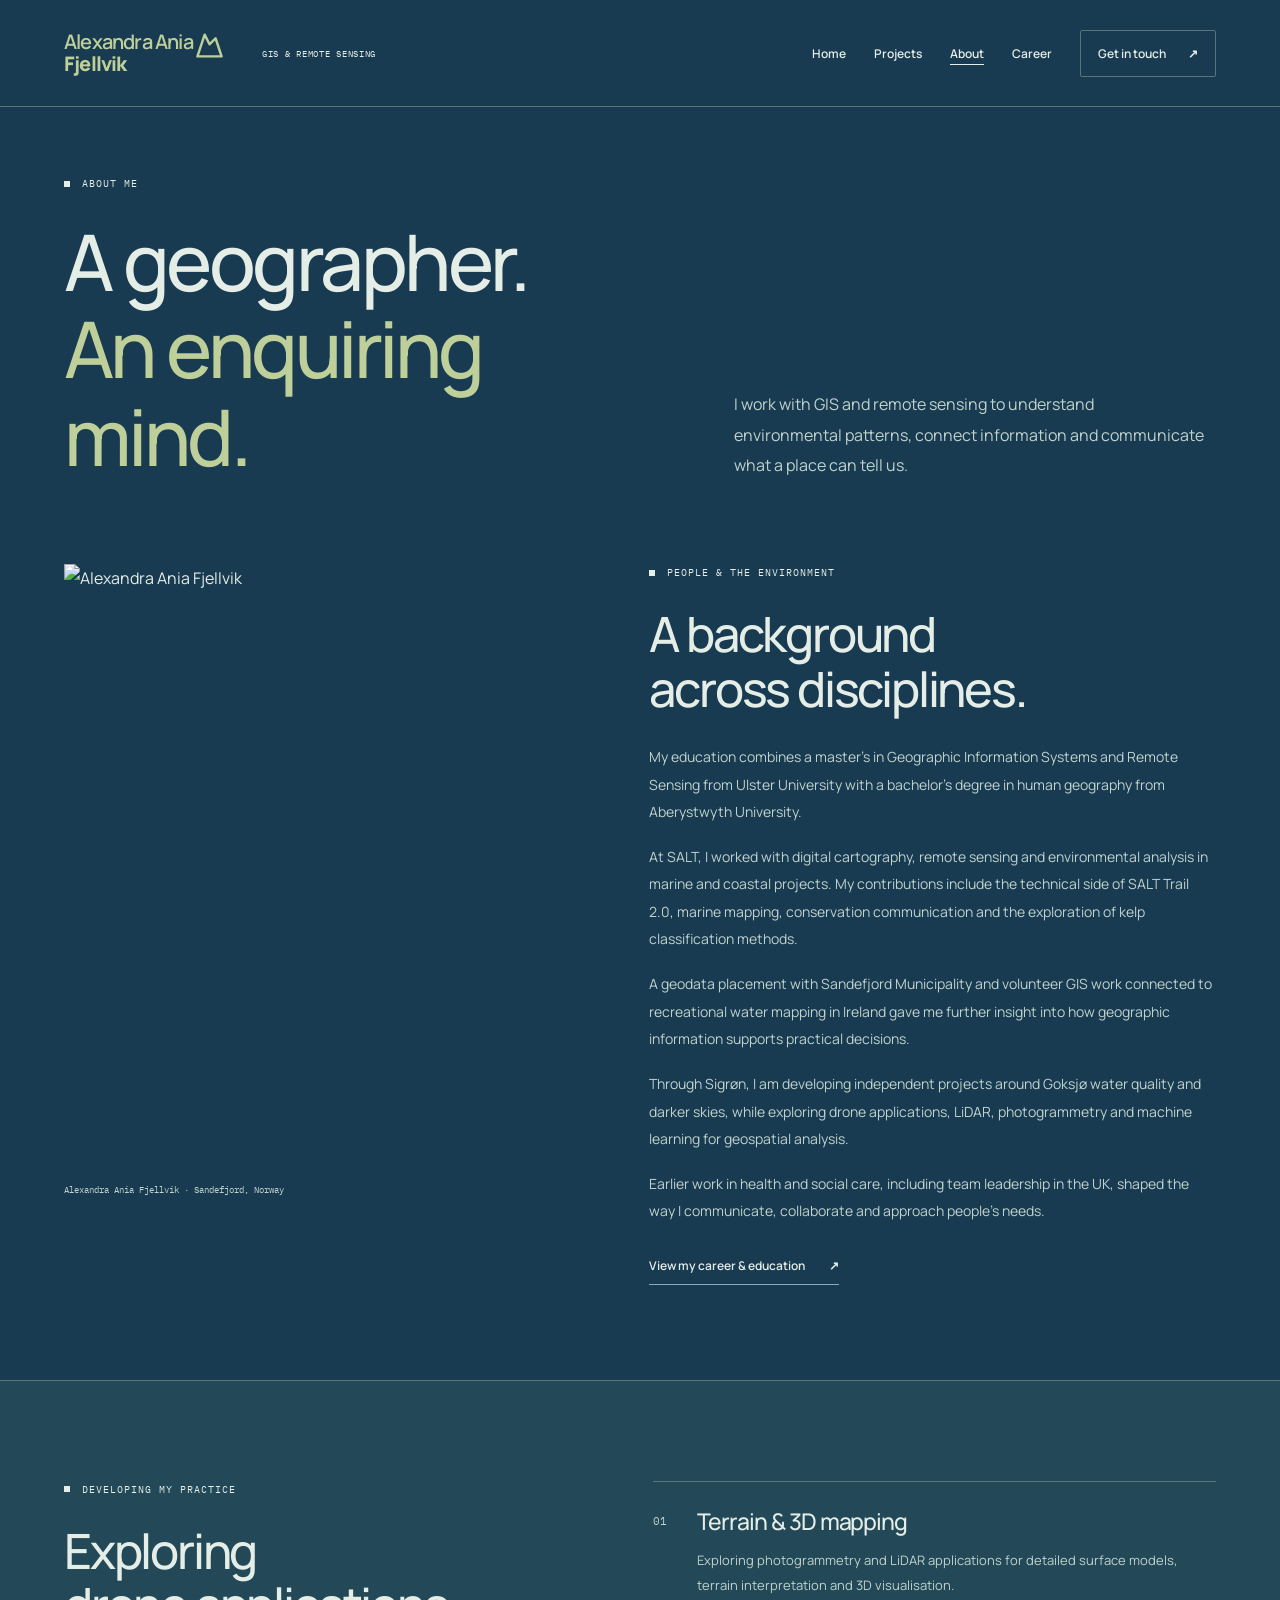
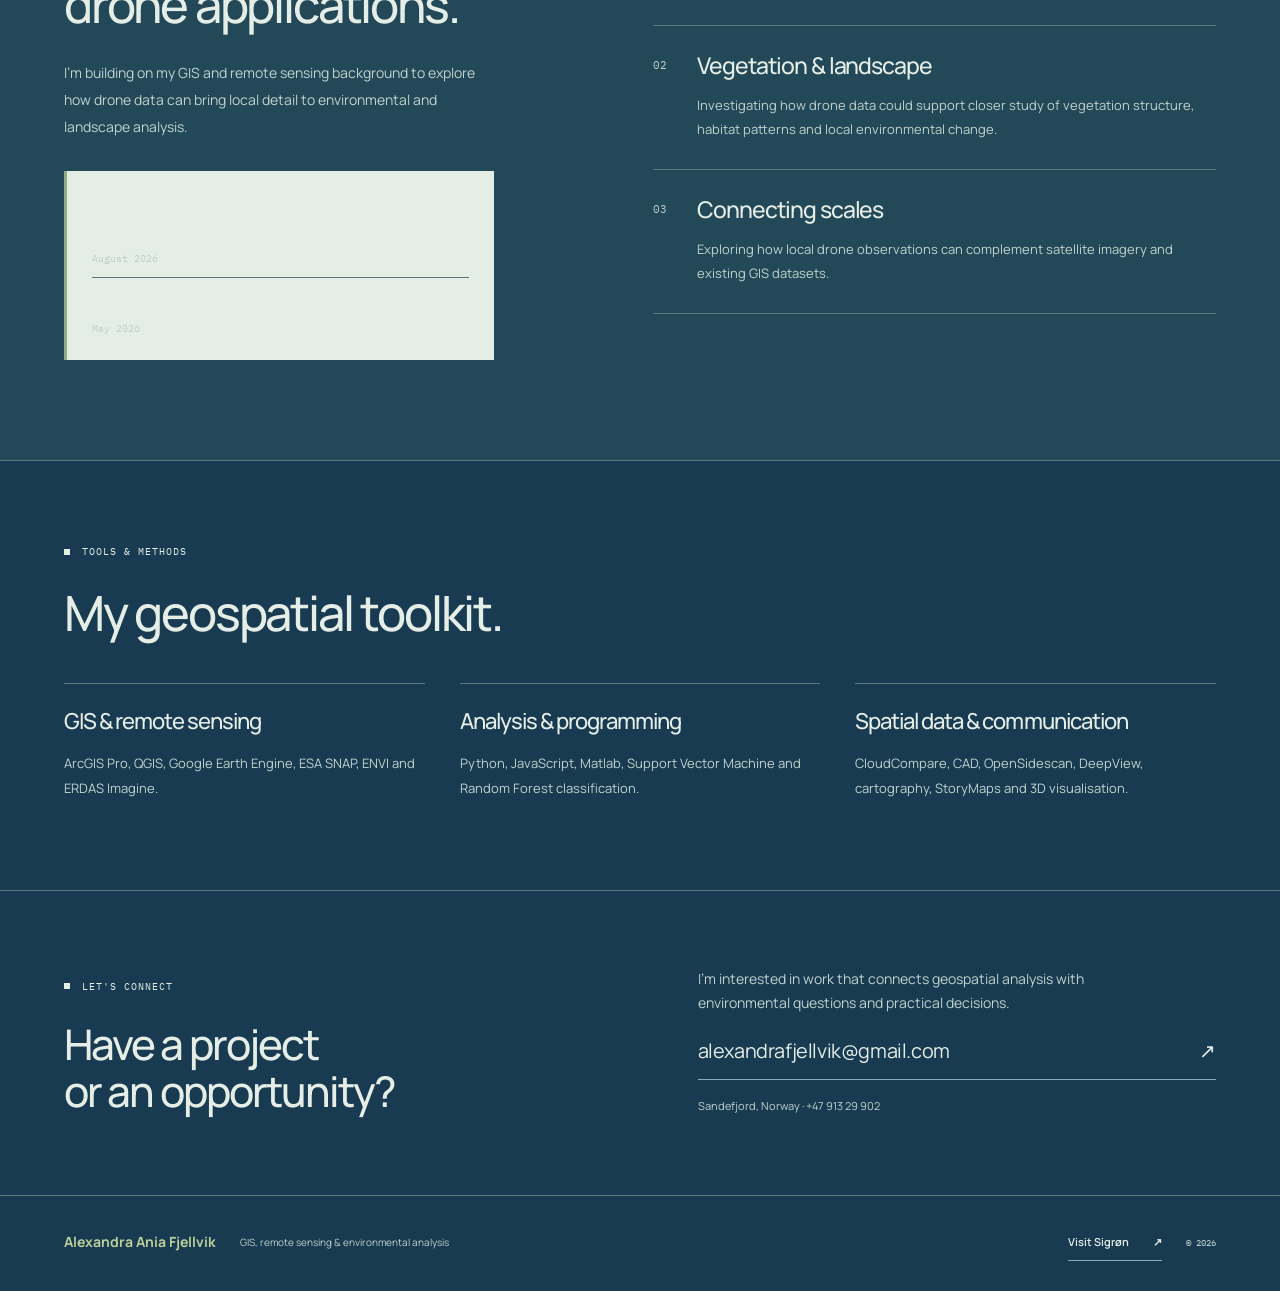
==== commit 7fd5b2ba: "Unify portfolio palette with Lena Delta blues and greens" ====
--- a/about.html
+++ b/about.html
@@ -5,13 +5,13 @@
   <meta name="viewport" content="width=device-width, initial-scale=1">
   <title>About Me | Alexandra Ania Fjellvik</title>
   <meta name="description" content="Meet Alexandra Ania Fjellvik: GIS and remote sensing, human geography, environmental mapping and a growing focus on drone applications.">
-  <meta name="theme-color" content="#355c7d">
+  <meta name="theme-color" content="#183b52">
   <meta property="og:title" content="About Me | Alexandra Ania Fjellvik">
   <meta property="og:description" content="Meet Alexandra Ania Fjellvik: GIS and remote sensing, human geography, environmental mapping and a growing focus on drone applications.">
   <meta property="og:type" content="website">
   <meta property="og:image" content="https://alexandrafjellvik.github.io/images/lena-river-delta.jpg">
   <link rel="canonical" href="https://alexandrafjellvik.github.io/about.html">
-  <link rel="icon" href="favicon.svg?v=mountain-peaks-blue" type="image/svg+xml">
+  <link rel="icon" href="favicon.svg?v=mountain-peaks-delta" type="image/svg+xml">
   <link rel="preconnect" href="https://fonts.googleapis.com">
   <link rel="preconnect" href="https://fonts.gstatic.com" crossorigin>
   <link href="https://fonts.googleapis.com/css2?family=IBM+Plex+Mono:wght@400;500&amp;family=Manrope:wght@400;500;600;700;800&amp;display=swap" rel="stylesheet">
--- a/styles/style.css
+++ b/styles/style.css
@@ -1,39 +1,39 @@
 /* Sigrøn-inspired layout and type, with a dark teal and Prussian blue palette. */
-:root{--paper:#f8b195;--ink:#f4e7df;--teal:#244660;--prussian:#355c7d;--accent:#f8b195;--muted:#d8e1e8;--line:#678197;--soft:#294b69;--font:'Manrope',Arial,sans-serif;--mono:'IBM Plex Mono',monospace;--gutter:clamp(22px,5vw,88px)}
-*{box-sizing:border-box}html{scroll-behavior:smooth;scroll-padding-top:28px}body{margin:0;color:var(--ink);background:var(--paper);font-family:var(--font);font-size:16px;line-height:1.75}h1,h2,h3,p,figure{margin:0}h1,h2,h3{line-height:1.12;font-weight:500;letter-spacing:-.045em}h1{font-size:clamp(47px,6.1vw,88px)}h2{font-size:clamp(34px,3.8vw,55px)}h3{font-size:25px}p+p{margin-top:18px}a{color:inherit;text-decoration:none}button,input,textarea{font:inherit}button{cursor:pointer}button,a{-webkit-tap-highlight-color:transparent}a:focus-visible,button:focus-visible,summary:focus-visible{outline:3px solid #f8b195;outline-offset:5px}img{display:block;max-width:100%;width:100%;height:auto}[hidden]{display:none!important}::selection{color:var(--teal);background:var(--accent)}
+:root{--paper:#becf99;--ink:#e5ede7;--teal:#102c40;--prussian:#183b52;--accent:#becf99;--muted:#c0d2cc;--line:#57777b;--soft:#234958;--font:'Manrope',Arial,sans-serif;--mono:'IBM Plex Mono',monospace;--gutter:clamp(22px,5vw,88px)}
+*{box-sizing:border-box}html{scroll-behavior:smooth;scroll-padding-top:28px}body{margin:0;color:var(--ink);background:var(--paper);font-family:var(--font);font-size:16px;line-height:1.75}h1,h2,h3,p,figure{margin:0}h1,h2,h3{line-height:1.12;font-weight:500;letter-spacing:-.045em}h1{font-size:clamp(47px,6.1vw,88px)}h2{font-size:clamp(34px,3.8vw,55px)}h3{font-size:25px}p+p{margin-top:18px}a{color:inherit;text-decoration:none}button,input,textarea{font:inherit}button{cursor:pointer}button,a{-webkit-tap-highlight-color:transparent}a:focus-visible,button:focus-visible,summary:focus-visible{outline:3px solid #becf99;outline-offset:5px}img{display:block;max-width:100%;width:100%;height:auto}[hidden]{display:none!important}::selection{color:var(--teal);background:var(--accent)}
 .wrap{padding-left:var(--gutter);padding-right:var(--gutter)}.mono{font-family:var(--mono);font-size:10px;line-height:1.7;letter-spacing:.06em}.small-note{font-size:12px;line-height:1.8;color:var(--muted)}.skip-link{position:absolute;top:-100px;left:20px;padding:10px 20px;background:var(--accent);z-index:20}.skip-link:focus{top:12px}
-.site-header{min-height:106px;padding-top:22px;padding-bottom:22px;display:flex;gap:28px;align-items:center}.brand{position:relative;padding-right:31px;font-size:20px;font-weight:600;line-height:1.08;letter-spacing:-.04em;flex-shrink:0}.brand>span:not(.brand-mountain){font-weight:800}.brand-mountain{position:absolute;top:-3px;right:0;font-size:28px;font-weight:400}.header-note{font:9px var(--mono);letter-spacing:.08em;margin-left:10px}.site-header nav{margin-left:auto;display:flex;gap:28px;align-items:center;font-size:12px;font-weight:600}.site-header nav>a{padding:10px 0}.site-header nav>a[aria-current="page"]{text-decoration:underline;text-underline-offset:6px}.site-header nav>a:hover{color:#f8b195}.site-header nav .nav-contact{padding:12px 17px;border:1px solid #678197;border-radius:2px;display:flex;gap:22px}.site-header nav .nav-contact:hover{color:var(--ink);background:var(--accent)}.menu-toggle{display:none}
-.eyebrow{font:10px/1.7 var(--mono);letter-spacing:.10em;text-transform:uppercase;display:flex;gap:12px;align-items:center;margin-bottom:26px}.eyebrow::before{content:'';width:6px;height:6px;background:currentColor;display:block;flex-shrink:0}.button{display:inline-flex;align-items:center;justify-content:space-between;gap:38px;min-height:52px;padding:14px 22px;background:var(--accent);color:var(--teal);border:1px solid transparent;border-radius:2px;font-size:12px;font-weight:700;transition:background .2s}.button>span{font-size:22px;line-height:1}.button:hover{background:#f67280}.button-outline{background:transparent;border-color:var(--line)}.button-outline:hover{background:var(--soft)}.inline-link{display:inline-flex;align-items:center;gap:24px;font-size:12px;font-weight:600;border-bottom:1px solid #88aab9;padding:8px 0;margin-top:22px}.inline-link:hover{color:#f8b195}.text-link{font-size:12px;display:inline-flex;gap:22px;align-items:center;padding:10px 0}.text-link:hover{color:var(--accent)}
+.site-header{min-height:106px;padding-top:22px;padding-bottom:22px;display:flex;gap:28px;align-items:center}.brand{position:relative;padding-right:31px;font-size:20px;font-weight:600;line-height:1.08;letter-spacing:-.04em;flex-shrink:0}.brand>span:not(.brand-mountain){font-weight:800}.brand-mountain{position:absolute;top:-3px;right:0;font-size:28px;font-weight:400}.header-note{font:9px var(--mono);letter-spacing:.08em;margin-left:10px}.site-header nav{margin-left:auto;display:flex;gap:28px;align-items:center;font-size:12px;font-weight:600}.site-header nav>a{padding:10px 0}.site-header nav>a[aria-current="page"]{text-decoration:underline;text-underline-offset:6px}.site-header nav>a:hover{color:#becf99}.site-header nav .nav-contact{padding:12px 17px;border:1px solid #57777b;border-radius:2px;display:flex;gap:22px}.site-header nav .nav-contact:hover{color:var(--ink);background:var(--accent)}.menu-toggle{display:none}
+.eyebrow{font:10px/1.7 var(--mono);letter-spacing:.10em;text-transform:uppercase;display:flex;gap:12px;align-items:center;margin-bottom:26px}.eyebrow::before{content:'';width:6px;height:6px;background:currentColor;display:block;flex-shrink:0}.button{display:inline-flex;align-items:center;justify-content:space-between;gap:38px;min-height:52px;padding:14px 22px;background:var(--accent);color:var(--teal);border:1px solid transparent;border-radius:2px;font-size:12px;font-weight:700;transition:background .2s}.button>span{font-size:22px;line-height:1}.button:hover{background:#d5dfb7}.button-outline{background:transparent;border-color:var(--line)}.button-outline:hover{background:var(--soft)}.inline-link{display:inline-flex;align-items:center;gap:24px;font-size:12px;font-weight:600;border-bottom:1px solid #88aab9;padding:8px 0;margin-top:22px}.inline-link:hover{color:#becf99}.text-link{font-size:12px;display:inline-flex;gap:22px;align-items:center;padding:10px 0}.text-link:hover{color:var(--accent)}
 
 /* Homepage */
-.hero{position:relative;isolation:isolate;min-height:660px;color:var(--paper);background:var(--prussian);display:flex;flex-direction:column;justify-content:space-between}.hero-image,.hero-shade{position:absolute;inset:0;width:100%;height:100%;z-index:-2}.hero-image{object-fit:cover;object-position:center}.hero-shade{z-index:-1;background:linear-gradient(90deg,#032b43ed,#032b4396 55%,#032b4336),linear-gradient(0deg,#032b4380,transparent 45%)}.hero-content{padding-top:82px;padding-bottom:64px}.hero .eyebrow{color:var(--accent);margin-bottom:32px}.hero h1{font-size:clamp(53px,6.5vw,96px);line-height:1.03;letter-spacing:-.065em;max-width:790px}.hero h1>span{color:var(--accent)}.hero-description{font-size:16px;line-height:1.9;max-width:470px;margin-top:30px;color:#ffe1d4}.hero-actions{display:flex;align-items:center;gap:30px;margin-top:34px}.hero-bottom{border-top:1px solid #ffffff30;padding-top:23px;padding-bottom:23px;display:flex;justify-content:space-between;gap:20px;font:10px/1.7 var(--mono);letter-spacing:.06em}.hero-bottom>span:last-child{display:flex;gap:40px}.hero-credit{color:#ffe1d4;text-decoration:underline;text-underline-offset:3px}.hero-credit:hover{color:white}.viewfinder{position:absolute;right:11%;top:28%;width:195px;height:215px;border:1px solid #ffffff45;border-radius:110px;display:grid;place-items:center;pointer-events:none}.viewfinder::before,.viewfinder::after{content:'';position:absolute;background:#ffffff40}.viewfinder::before{width:255px;height:1px}.viewfinder::after{width:1px;height:275px}.viewfinder>span{color:var(--accent);font:38px var(--mono);z-index:1}.viewfinder p{position:absolute;top:calc(100% + 38px);font:9px/1.8 var(--mono);letter-spacing:.12em;text-align:center}
+.hero{position:relative;isolation:isolate;min-height:660px;color:var(--paper);background:var(--prussian);display:flex;flex-direction:column;justify-content:space-between}.hero-image,.hero-shade{position:absolute;inset:0;width:100%;height:100%;z-index:-2}.hero-image{object-fit:cover;object-position:center}.hero-shade{z-index:-1;background:linear-gradient(90deg,#032b43ed,#032b4396 55%,#032b4336),linear-gradient(0deg,#032b4380,transparent 45%)}.hero-content{padding-top:82px;padding-bottom:64px}.hero .eyebrow{color:var(--accent);margin-bottom:32px}.hero h1{font-size:clamp(53px,6.5vw,96px);line-height:1.03;letter-spacing:-.065em;max-width:790px}.hero h1>span{color:var(--accent)}.hero-description{font-size:16px;line-height:1.9;max-width:470px;margin-top:30px;color:#dfe9df}.hero-actions{display:flex;align-items:center;gap:30px;margin-top:34px}.hero-bottom{border-top:1px solid #ffffff30;padding-top:23px;padding-bottom:23px;display:flex;justify-content:space-between;gap:20px;font:10px/1.7 var(--mono);letter-spacing:.06em}.hero-bottom>span:last-child{display:flex;gap:40px}.hero-credit{color:#dfe9df;text-decoration:underline;text-underline-offset:3px}.hero-credit:hover{color:white}.viewfinder{position:absolute;right:11%;top:28%;width:195px;height:215px;border:1px solid #ffffff45;border-radius:110px;display:grid;place-items:center;pointer-events:none}.viewfinder::before,.viewfinder::after{content:'';position:absolute;background:#ffffff40}.viewfinder::before{width:255px;height:1px}.viewfinder::after{width:1px;height:275px}.viewfinder>span{color:var(--accent);font:38px var(--mono);z-index:1}.viewfinder p{position:absolute;top:calc(100% + 38px);font:9px/1.8 var(--mono);letter-spacing:.12em;text-align:center}
 .expertise-section,.drone-section{padding-top:100px;padding-bottom:100px;display:grid;grid-template-columns:1fr 1.16fr;gap:9%}.expertise-intro>p:not(.eyebrow),.drone-intro>p:not(.eyebrow){color:var(--muted);max-width:440px;font-size:14px;line-height:1.95;margin-top:26px}.service{display:grid;grid-template-columns:24px 1fr 20px;gap:18px;padding:27px 0;border-top:1px solid var(--line)}.service:last-child{border-bottom:1px solid var(--line)}.service-number{font:11px var(--mono);padding-top:5px;color:var(--muted)}.service h3{font-size:23px;margin-bottom:14px}.service p{font-size:13px;line-height:1.9;color:var(--muted)}.service-tag{display:block;font:9px/1.7 var(--mono);letter-spacing:.06em;margin-top:19px}.service-tag.inline-link{display:inline-flex;padding-bottom:4px}.service-arrow{font-size:24px;line-height:1}.section-heading{display:flex;justify-content:space-between;align-items:flex-end;gap:45px;margin-bottom:44px}.section-heading>p{max-width:340px;font-size:13px;line-height:1.9;color:var(--muted)}
-.trail-section{padding-bottom:94px}.trail-feature{display:grid;grid-template-columns:1.1fr 1fr;background:var(--soft)}.trail-copy{padding:48px}.trail-copy h2{font-size:clamp(34px,3.4vw,49px);margin-bottom:23px}.trail-copy>p:not(.eyebrow){font-size:14px;line-height:1.9;color:#d8e1e8}.trail-copy>p.role-line{color:var(--ink);font-weight:700;font-size:12px}.trail-copy>p.small-note{font-size:11px}.trail-context{grid-column:1/-1;margin:0 48px 36px;padding:27px 0 0;border-top:1px solid #678197;display:grid;grid-template-columns:1fr 1.15fr;gap:40px;align-items:start}.context-label{color:#91a7ba}.trail-context h3{font-size:clamp(25px,2.3vw,32px);margin:13px 0 0;max-width:410px}.context-row{display:grid;grid-template-columns:20px 85px 1fr;gap:12px;align-items:baseline;border-top:1px solid #678197;padding:12px 0;font-size:11px}.context-row>span{font:9px var(--mono);color:var(--muted)}.context-row>p{font-size:11px}
-.current-section{background:var(--prussian);color:var(--paper);padding-top:86px;padding-bottom:92px}.current-section .eyebrow{color:var(--accent)}.current-section .section-heading>p{color:#ffe1d4}.current-grid{display:grid;grid-template-columns:1.18fr 1fr;gap:42px}.current-project.offset{padding-top:70px}.project-photo{position:relative;background:#032637;overflow:hidden;aspect-ratio:1.55}.project-photo img{width:100%;height:100%;object-fit:cover}.current-project.offset .project-photo{aspect-ratio:1.45}.project-status{position:absolute;left:19px;top:19px;padding:8px 11px;font:9px/1.5 var(--mono);color:var(--ink);background:var(--paper);border-radius:2px}.image-marker{position:absolute;bottom:13px;right:21px;color:var(--accent);font:28px var(--mono)}.project-meta{display:flex;justify-content:space-between;gap:15px;font:8px/1.7 var(--mono);letter-spacing:.04em;color:#ffe1d4;padding:19px 0}.current-project h3{font-size:clamp(29px,3vw,40px);margin-bottom:17px}.current-project>p{font-size:13px;line-height:1.95;color:#ffe1d4;max-width:500px}.current-project>p.project-detail{color:#ffe1d4}.current-section .inline-link{color:var(--accent);border-color:#719dad}.current-section .inline-link:hover{color:white}
+.trail-section{padding-bottom:94px}.trail-feature{display:grid;grid-template-columns:1.1fr 1fr;background:var(--soft)}.trail-copy{padding:48px}.trail-copy h2{font-size:clamp(34px,3.4vw,49px);margin-bottom:23px}.trail-copy>p:not(.eyebrow){font-size:14px;line-height:1.9;color:#c0d2cc}.trail-copy>p.role-line{color:var(--ink);font-weight:700;font-size:12px}.trail-copy>p.small-note{font-size:11px}.trail-context{grid-column:1/-1;margin:0 48px 36px;padding:27px 0 0;border-top:1px solid #57777b;display:grid;grid-template-columns:1fr 1.15fr;gap:40px;align-items:start}.context-label{color:#9eb8a8}.trail-context h3{font-size:clamp(25px,2.3vw,32px);margin:13px 0 0;max-width:410px}.context-row{display:grid;grid-template-columns:20px 85px 1fr;gap:12px;align-items:baseline;border-top:1px solid #57777b;padding:12px 0;font-size:11px}.context-row>span{font:9px var(--mono);color:var(--muted)}.context-row>p{font-size:11px}
+.current-section{background:var(--prussian);color:var(--paper);padding-top:86px;padding-bottom:92px}.current-section .eyebrow{color:var(--accent)}.current-section .section-heading>p{color:#dfe9df}.current-grid{display:grid;grid-template-columns:1.18fr 1fr;gap:42px}.current-project.offset{padding-top:70px}.project-photo{position:relative;background:#032637;overflow:hidden;aspect-ratio:1.55}.project-photo img{width:100%;height:100%;object-fit:cover}.current-project.offset .project-photo{aspect-ratio:1.45}.project-status{position:absolute;left:19px;top:19px;padding:8px 11px;font:9px/1.5 var(--mono);color:var(--ink);background:var(--paper);border-radius:2px}.image-marker{position:absolute;bottom:13px;right:21px;color:var(--accent);font:28px var(--mono)}.project-meta{display:flex;justify-content:space-between;gap:15px;font:8px/1.7 var(--mono);letter-spacing:.04em;color:#dfe9df;padding:19px 0}.current-project h3{font-size:clamp(29px,3vw,40px);margin-bottom:17px}.current-project>p{font-size:13px;line-height:1.95;color:#dfe9df;max-width:500px}.current-project>p.project-detail{color:#dfe9df}.current-section .inline-link{color:var(--accent);border-color:#719dad}.current-section .inline-link:hover{color:white}
 .research-section{padding-top:100px;padding-bottom:100px;display:grid;grid-template-columns:1fr 1.05fr;gap:10%;align-items:center}.research-section>div>p:not(.eyebrow){margin-top:25px;color:var(--muted);font-size:14px;max-width:440px}.research-image{display:block}.research-image>img{aspect-ratio:1.5;object-fit:contain;background:#fff;padding:16px;border:1px solid var(--line)}.image-caption{display:block;font:9px/1.7 var(--mono);color:var(--muted);margin-top:15px}
 
 
 /* Photographs and source credits */
 .intro-portrait{display:flex;align-items:center;gap:25px;margin-top:31px}.intro-portrait img{width:164px;flex:0 0 164px;aspect-ratio:3/4;object-fit:cover}.intro-portrait .portrait-name{font-size:13px;font-weight:600;line-height:1.6}.intro-portrait .mono{color:var(--muted);font-size:9px;margin-top:5px}.intro-portrait .inline-link{margin-top:16px;gap:16px}
-.trail-visual{position:relative;min-height:370px;overflow:hidden;background:var(--prussian)}.trail-visual img{position:absolute;inset:0;width:100%;height:100%;object-fit:cover;object-position:50% 58%}.trail-visual figcaption{position:absolute;inset:auto 0 0;padding:38px 22px 17px;background:linear-gradient(transparent,#032b43ed 45%);color:#ffe1d4;font:9px/1.8 var(--mono)}.trail-visual figcaption a{text-decoration:underline;text-underline-offset:3px}.trail-visual figcaption a:hover{color:white}.trail-visual figcaption span{display:block}
+.trail-visual{position:relative;min-height:370px;overflow:hidden;background:var(--prussian)}.trail-visual img{position:absolute;inset:0;width:100%;height:100%;object-fit:cover;object-position:50% 58%}.trail-visual figcaption{position:absolute;inset:auto 0 0;padding:38px 22px 17px;background:linear-gradient(transparent,#032b43ed 45%);color:#dfe9df;font:9px/1.8 var(--mono)}.trail-visual figcaption a{text-decoration:underline;text-underline-offset:3px}.trail-visual figcaption a:hover{color:white}.trail-visual figcaption span{display:block}
 
 /* Interior pages */
-.page-intro{padding-top:68px;padding-bottom:74px;border-top:1px solid var(--line)}.intro-grid{display:grid;grid-template-columns:1.15fr 1fr;gap:10%;align-items:end}.page-intro h1>span{color:#f8b195}.lead{font-size:16px;line-height:1.9;color:var(--muted);max-width:470px}.intro-grid .button{margin-top:26px}.jump-links{display:flex;flex-wrap:wrap;gap:10px 23px;margin-top:22px;font-size:11px}.jump-links a{border-bottom:1px solid #678197;padding:6px 0}.jump-links a:hover{border-color:var(--ink)}.drone-section{border-bottom:1px solid var(--line)}.drone-section .service{grid-template-columns:26px 1fr}.training-note{display:flex;flex-direction:column;gap:10px;max-width:430px;margin-top:30px;padding:23px 25px;border-left:3px solid #f8b195;background:#294b69}.training-note strong{font-size:15px;font-weight:600}.training-note>span:last-child{font-size:12px;color:var(--muted)}
-.work-section{padding-top:90px;padding-bottom:96px}.filter-bar{display:flex;flex-wrap:wrap;gap:8px;padding-bottom:22px;border-bottom:1px solid var(--line)}.filter-button{background:transparent;color:var(--ink);border:1px solid #678197;padding:11px 16px;font-size:12px;border-radius:2px;min-height:44px}.filter-button:hover{background:var(--soft)}.filter-button[aria-pressed="true"]{background:var(--teal);color:var(--paper);border-color:var(--teal)}.filter-status{margin:15px 0 30px;color:var(--muted)}.work-grid{display:grid;grid-template-columns:repeat(2,minmax(0,1fr));column-gap:44px;row-gap:65px}.work-card{min-width:0;scroll-margin-top:28px}.project-gallery{background:#fff;border:1px solid var(--line)}.gallery-image-link{display:block}.project-gallery img{aspect-ratio:1.55;object-fit:contain;padding:13px}.gallery-toolbar{display:flex;align-items:center;gap:5px;border-top:1px solid var(--line);background:#294b69;padding:4px 12px;min-height:53px}.gallery-arrow{display:none;background:transparent;border:0;color:var(--ink);min-width:44px;min-height:44px;font-size:22px}.gallery-ready .gallery-arrow{display:inline-block}.gallery-arrow:hover{background:var(--accent)}.gallery-counter{font:10px var(--mono);padding:0 7px;white-space:nowrap}.gallery-fullsize{margin-left:auto;font-size:10px;padding:12px 0 12px 10px}.gallery-fullsize:hover{text-decoration:underline}.work-copy{padding-top:24px}.project-category{font:9px/1.8 var(--mono);color:#f8b195;text-transform:uppercase;letter-spacing:.055em;margin-bottom:11px}.work-copy h3{font-size:27px;line-height:1.22;margin-bottom:17px}.work-copy>p:not(.project-category){font-size:13px;color:var(--muted);line-height:1.9}.work-copy>p.methods{margin-top:18px;font-size:11px;padding-top:14px;border-top:1px solid var(--line)}.methods strong{font-weight:700;color:var(--ink);margin-right:5px}
-.about-section{display:grid;grid-template-columns:.85fr 1fr;gap:9%;padding-top:10px;padding-bottom:95px;align-items:start}.portrait{position:sticky;top:28px}.portrait img{aspect-ratio:4/5;object-fit:cover;object-position:center}.portrait figcaption{font:9px/1.8 var(--mono);color:var(--muted);padding-top:16px}.about-story h2{margin-bottom:27px}.about-story>p:not(.eyebrow){color:var(--muted);font-size:14px;line-height:1.95}.about-section+.drone-section{background:#294b69;border-top:1px solid var(--line)}.about-section+.drone-section .training-note{background:var(--paper)}.skills-section{padding-top:82px;padding-bottom:88px}.skills-grid{margin-top:42px;display:grid;grid-template-columns:repeat(3,minmax(0,1fr));gap:35px}.skills-grid article{border-top:1px solid var(--line);padding-top:25px}.skills-grid h3{font-size:22px;margin-bottom:18px}.skills-grid p{font-size:13px;color:var(--muted);line-height:1.95}
-.career-section{padding-top:18px;padding-bottom:88px}.career-list{margin-top:38px}.career-row{display:grid;grid-template-columns:205px 1fr;gap:7%;border-top:1px solid var(--line);padding:32px 0}.career-row:last-child{border-bottom:1px solid var(--line)}.career-date{padding-top:5px;color:var(--muted);font-size:10px}.career-organisation{font-size:12px;font-weight:600;margin-bottom:11px}.career-row h3{font-size:27px;margin-bottom:17px}.career-row div>p:last-child{max-width:720px;color:var(--muted);font-size:14px;line-height:1.95}.career-row .inline-link{display:table;color:var(--ink);margin-top:10px}.career-section+.drone-section{background:var(--soft)}.career-section+.drone-section .training-note{background:var(--paper)}.education-section{padding-top:85px;padding-bottom:25px}.background-section{background:var(--teal);color:var(--paper);padding-top:86px;padding-bottom:90px;display:grid;grid-template-columns:1fr 1fr;gap:10%}.background-section .eyebrow{color:var(--accent)}.background-section>div>p:not(.eyebrow){color:#ffe1d4;font-size:14px;margin-top:25px}.background-aside article{padding:23px 0;border-top:1px solid #91a7ba}.background-aside h3{font-size:23px;margin-bottom:13px}.background-aside p{font-size:13px;color:#ffe1d4}.background-aside p.mono{font-size:9px;color:var(--accent)}.earlier-experience{font-size:13px;margin-top:30px;border-top:1px solid #91a7ba}.earlier-experience summary{padding:17px 0;cursor:pointer;color:var(--accent)}.earlier-experience ul{padding-left:20px;color:#ffe1d4}.earlier-experience li{margin-bottom:12px}.earlier-experience strong{color:var(--paper);font-weight:500}
+.page-intro{padding-top:68px;padding-bottom:74px;border-top:1px solid var(--line)}.intro-grid{display:grid;grid-template-columns:1.15fr 1fr;gap:10%;align-items:end}.page-intro h1>span{color:#becf99}.lead{font-size:16px;line-height:1.9;color:var(--muted);max-width:470px}.intro-grid .button{margin-top:26px}.jump-links{display:flex;flex-wrap:wrap;gap:10px 23px;margin-top:22px;font-size:11px}.jump-links a{border-bottom:1px solid #57777b;padding:6px 0}.jump-links a:hover{border-color:var(--ink)}.drone-section{border-bottom:1px solid var(--line)}.drone-section .service{grid-template-columns:26px 1fr}.training-note{display:flex;flex-direction:column;gap:10px;max-width:430px;margin-top:30px;padding:23px 25px;border-left:3px solid #becf99;background:#234958}.training-note strong{font-size:15px;font-weight:600}.training-note>span:last-child{font-size:12px;color:var(--muted)}
+.work-section{padding-top:90px;padding-bottom:96px}.filter-bar{display:flex;flex-wrap:wrap;gap:8px;padding-bottom:22px;border-bottom:1px solid var(--line)}.filter-button{background:transparent;color:var(--ink);border:1px solid #57777b;padding:11px 16px;font-size:12px;border-radius:2px;min-height:44px}.filter-button:hover{background:var(--soft)}.filter-button[aria-pressed="true"]{background:var(--teal);color:var(--paper);border-color:var(--teal)}.filter-status{margin:15px 0 30px;color:var(--muted)}.work-grid{display:grid;grid-template-columns:repeat(2,minmax(0,1fr));column-gap:44px;row-gap:65px}.work-card{min-width:0;scroll-margin-top:28px}.project-gallery{background:#fff;border:1px solid var(--line)}.gallery-image-link{display:block}.project-gallery img{aspect-ratio:1.55;object-fit:contain;padding:13px}.gallery-toolbar{display:flex;align-items:center;gap:5px;border-top:1px solid var(--line);background:#234958;padding:4px 12px;min-height:53px}.gallery-arrow{display:none;background:transparent;border:0;color:var(--ink);min-width:44px;min-height:44px;font-size:22px}.gallery-ready .gallery-arrow{display:inline-block}.gallery-arrow:hover{background:var(--accent)}.gallery-counter{font:10px var(--mono);padding:0 7px;white-space:nowrap}.gallery-fullsize{margin-left:auto;font-size:10px;padding:12px 0 12px 10px}.gallery-fullsize:hover{text-decoration:underline}.work-copy{padding-top:24px}.project-category{font:9px/1.8 var(--mono);color:#becf99;text-transform:uppercase;letter-spacing:.055em;margin-bottom:11px}.work-copy h3{font-size:27px;line-height:1.22;margin-bottom:17px}.work-copy>p:not(.project-category){font-size:13px;color:var(--muted);line-height:1.9}.work-copy>p.methods{margin-top:18px;font-size:11px;padding-top:14px;border-top:1px solid var(--line)}.methods strong{font-weight:700;color:var(--ink);margin-right:5px}
+.about-section{display:grid;grid-template-columns:.85fr 1fr;gap:9%;padding-top:10px;padding-bottom:95px;align-items:start}.portrait{position:sticky;top:28px}.portrait img{aspect-ratio:4/5;object-fit:cover;object-position:center}.portrait figcaption{font:9px/1.8 var(--mono);color:var(--muted);padding-top:16px}.about-story h2{margin-bottom:27px}.about-story>p:not(.eyebrow){color:var(--muted);font-size:14px;line-height:1.95}.about-section+.drone-section{background:#234958;border-top:1px solid var(--line)}.about-section+.drone-section .training-note{background:var(--paper)}.skills-section{padding-top:82px;padding-bottom:88px}.skills-grid{margin-top:42px;display:grid;grid-template-columns:repeat(3,minmax(0,1fr));gap:35px}.skills-grid article{border-top:1px solid var(--line);padding-top:25px}.skills-grid h3{font-size:22px;margin-bottom:18px}.skills-grid p{font-size:13px;color:var(--muted);line-height:1.95}
+.career-section{padding-top:18px;padding-bottom:88px}.career-list{margin-top:38px}.career-row{display:grid;grid-template-columns:205px 1fr;gap:7%;border-top:1px solid var(--line);padding:32px 0}.career-row:last-child{border-bottom:1px solid var(--line)}.career-date{padding-top:5px;color:var(--muted);font-size:10px}.career-organisation{font-size:12px;font-weight:600;margin-bottom:11px}.career-row h3{font-size:27px;margin-bottom:17px}.career-row div>p:last-child{max-width:720px;color:var(--muted);font-size:14px;line-height:1.95}.career-row .inline-link{display:table;color:var(--ink);margin-top:10px}.career-section+.drone-section{background:var(--soft)}.career-section+.drone-section .training-note{background:var(--paper)}.education-section{padding-top:85px;padding-bottom:25px}.background-section{background:var(--teal);color:var(--paper);padding-top:86px;padding-bottom:90px;display:grid;grid-template-columns:1fr 1fr;gap:10%}.background-section .eyebrow{color:var(--accent)}.background-section>div>p:not(.eyebrow){color:#dfe9df;font-size:14px;margin-top:25px}.background-aside article{padding:23px 0;border-top:1px solid #9eb8a8}.background-aside h3{font-size:23px;margin-bottom:13px}.background-aside p{font-size:13px;color:#dfe9df}.background-aside p.mono{font-size:9px;color:var(--accent)}.earlier-experience{font-size:13px;margin-top:30px;border-top:1px solid #9eb8a8}.earlier-experience summary{padding:17px 0;cursor:pointer;color:var(--accent)}.earlier-experience ul{padding-left:20px;color:#dfe9df}.earlier-experience li{margin-bottom:12px}.earlier-experience strong{color:var(--paper);font-weight:500}
 .thesis-content{padding-bottom:65px}.thesis-section{padding-top:48px;padding-bottom:10px}.reading-width{max-width:850px;margin:0 auto}.reading-width h2{font-size:32px;line-height:1.2;margin-bottom:25px;border-top:1px solid var(--line);padding-top:30px}.reading-width h3{font-size:23px;margin-top:30px;margin-bottom:20px}.reading-width p,.reading-width li{font-size:14px;color:var(--muted);line-height:1.95}.reading-width li{margin-bottom:12px}.reading-width ul{padding-left:24px}.reading-width .button{margin-top:24px}
 
-.training-course{display:flex;flex-direction:column;gap:3px}.training-course+.training-course{padding-top:13px;border-top:1px solid #678197}.training-course>span{font:10px/1.7 var(--mono);color:var(--muted)}
+.training-course{display:flex;flex-direction:column;gap:3px}.training-course+.training-course{padding-top:13px;border-top:1px solid #57777b}.training-course>span{font:10px/1.7 var(--mono);color:var(--muted)}
 
 /* Contact and footer */
-.contact-section{border-top:1px solid var(--line);padding-top:76px;padding-bottom:80px;display:grid;grid-template-columns:1fr 1fr;gap:10%;align-items:end}.contact-section h2{font-size:clamp(32px,3.3vw,47px)}.contact-copy>p:first-child{max-width:410px;color:var(--muted);font-size:14px}.contact-email{display:flex;gap:20px;justify-content:space-between;align-items:center;overflow-wrap:anywhere;font-size:clamp(14px,1.55vw,22px);letter-spacing:-.02em;border-bottom:1px solid #88aab9;padding:18px 0 10px;margin-bottom:16px}.contact-email:hover{color:#f8b195}.contact-copy .small-note{font-size:11px}.contact-copy .small-note a:hover{text-decoration:underline}.site-footer{border-top:1px solid var(--line);display:flex;flex-wrap:wrap;align-items:center;gap:24px;padding-top:28px;padding-bottom:30px}.footer-name{font-size:14px;font-weight:700}.site-footer>p{color:var(--muted);font-size:10px}.site-footer>.inline-link{margin-top:0;margin-left:auto;font-size:11px}.copyright{font:9px var(--mono);color:var(--muted)}
+.contact-section{border-top:1px solid var(--line);padding-top:76px;padding-bottom:80px;display:grid;grid-template-columns:1fr 1fr;gap:10%;align-items:end}.contact-section h2{font-size:clamp(32px,3.3vw,47px)}.contact-copy>p:first-child{max-width:410px;color:var(--muted);font-size:14px}.contact-email{display:flex;gap:20px;justify-content:space-between;align-items:center;overflow-wrap:anywhere;font-size:clamp(14px,1.55vw,22px);letter-spacing:-.02em;border-bottom:1px solid #88aab9;padding:18px 0 10px;margin-bottom:16px}.contact-email:hover{color:#becf99}.contact-copy .small-note{font-size:11px}.contact-copy .small-note a:hover{text-decoration:underline}.site-footer{border-top:1px solid var(--line);display:flex;flex-wrap:wrap;align-items:center;gap:24px;padding-top:28px;padding-bottom:30px}.footer-name{font-size:14px;font-weight:700}.site-footer>p{color:var(--muted);font-size:10px}.site-footer>.inline-link{margin-top:0;margin-left:auto;font-size:11px}.copyright{font:9px var(--mono);color:var(--muted)}
 
 @media(min-width:1600px){.wrap{padding-left:max(var(--gutter),calc((100vw - 1440px)/2));padding-right:max(var(--gutter),calc((100vw - 1440px)/2))}}
 @media(max-width:1100px){.header-note{display:none}.site-header nav{gap:24px}.viewfinder{right:9%;width:150px;height:185px}.viewfinder::before{width:200px}.viewfinder::after{height:235px}.hero h1{font-size:7.6vw}.trail-copy{padding:35px}.trail-context{margin:0 35px 30px;gap:28px}.context-row{grid-template-columns:18px 85px 1fr;gap:8px}.skills-grid{gap:24px}}
 @media(max-width:820px){.trail-visual{min-height:0;aspect-ratio:16/10}.intro-portrait{gap:18px}.intro-portrait img{width:140px;flex-basis:140px}.site-header{gap:16px}.site-header nav{gap:18px;font-size:11px}.site-header nav .nav-contact{gap:13px;padding:10px 12px}.viewfinder{display:none}.hero{min-height:590px}.hero h1{font-size:clamp(52px,9vw,76px)}.hero-content{padding-top:64px}.expertise-section,.drone-section{gap:7%}.expertise-section,.drone-section,.research-section{padding-top:72px;padding-bottom:72px}.service{grid-template-columns:20px 1fr;gap:12px}.service-arrow{display:none}.service h3{font-size:21px}.trail-feature{grid-template-columns:1fr}.trail-copy{padding:35px 35px 28px}.trail-context{margin:28px 35px 35px;padding:25px 0 0;gap:30px}.trail-context h3 br{display:none}.trail-context h3{font-size:27px;margin-bottom:0}.context-row{grid-template-columns:24px 90px 1fr}.context-row>p{grid-column:auto}.intro-grid{gap:7%}.page-intro h1{font-size:52px}.lead{font-size:14px}.current-grid{gap:30px}.current-project.offset{padding-top:45px}.project-meta{flex-direction:column;gap:3px}.work-grid{column-gap:28px;row-gap:45px}.work-copy h3{font-size:24px}.about-section{gap:7%}.skills-grid{grid-template-columns:1fr;gap:28px}.skills-grid h3{font-size:23px}.career-row{grid-template-columns:155px 1fr;gap:6%}.career-row h3{font-size:25px}.contact-section{gap:7%}}
 @media(max-width:650px){.hero-bottom{flex-wrap:wrap;gap:10px}.hero-credit{max-width:100%}.trail-visual{aspect-ratio:4/3}.intro-portrait{gap:24px}.intro-portrait img{width:156px;flex-basis:156px}.trail-visual figcaption{font-size:8px;padding-left:17px;padding-right:17px}
-  .site-header{min-height:84px;padding-top:19px;padding-bottom:19px;flex-wrap:wrap;justify-content:space-between;gap:20px}.brand{font-size:18px}.brand-mountain{font-size:25px;right:2px}.site-header nav{width:100%;margin:0;flex-wrap:wrap;gap:10px 23px;font-size:12px}.site-header.enhanced .menu-toggle{display:flex;align-items:center;gap:13px;min-height:44px;padding:8px 12px;border:1px solid #678197;color:var(--ink);background:transparent;font-size:12px}.menu-toggle>span{font-size:17px}.site-header.enhanced nav{display:none}.site-header.enhanced.menu-open nav{display:flex;flex-direction:column;align-items:stretch;gap:0}.site-header.enhanced nav>a{padding:12px 0;min-height:44px}.site-header.enhanced nav .nav-contact{padding:12px 14px;margin-top:8px}
+  .site-header{min-height:84px;padding-top:19px;padding-bottom:19px;flex-wrap:wrap;justify-content:space-between;gap:20px}.brand{font-size:18px}.brand-mountain{font-size:25px;right:2px}.site-header nav{width:100%;margin:0;flex-wrap:wrap;gap:10px 23px;font-size:12px}.site-header.enhanced .menu-toggle{display:flex;align-items:center;gap:13px;min-height:44px;padding:8px 12px;border:1px solid #57777b;color:var(--ink);background:transparent;font-size:12px}.menu-toggle>span{font-size:17px}.site-header.enhanced nav{display:none}.site-header.enhanced.menu-open nav{display:flex;flex-direction:column;align-items:stretch;gap:0}.site-header.enhanced nav>a{padding:12px 0;min-height:44px}.site-header.enhanced nav .nav-contact{padding:12px 14px;margin-top:8px}
   .hero{min-height:560px}.hero-content{padding-top:55px;padding-bottom:50px}.hero .eyebrow{max-width:290px;font-size:8px;letter-spacing:.07em;margin-bottom:27px}.hero h1{font-size:clamp(43px,10.8vw,67px)}.hero-description{max-width:340px;font-size:14px;margin-top:25px}.hero-actions{gap:22px;flex-wrap:wrap;margin-top:28px}.hero-actions .button{gap:25px}.hero-shade{background:linear-gradient(90deg,#032b43ed,#032b438c),linear-gradient(0deg,#032b4380,transparent)}.hero-image{object-position:58% center}.hero-bottom{font-size:8px;letter-spacing:.01em;padding-top:18px;padding-bottom:18px}.hero-bottom>span:last-child{gap:12px}.hero-bottom>span:last-child>span{display:none}.eyebrow{font-size:9px;margin-bottom:22px}
   .expertise-section,.drone-section,.research-section,.intro-grid,.about-section,.background-section,.contact-section{grid-template-columns:1fr;gap:40px}.expertise-section,.drone-section,.research-section{padding-top:60px;padding-bottom:60px}.expertise-intro h2 br:last-child{display:none}.expertise-intro>p:not(.eyebrow),.drone-intro>p:not(.eyebrow){margin-top:22px}.service{padding:23px 0;grid-template-columns:24px 1fr}.service h3{font-size:23px}.trail-section{padding-bottom:60px}.trail-copy{padding:27px 23px}.trail-copy h2{font-size:34px}.trail-copy>p:not(.eyebrow){font-size:13px}.trail-context{margin:25px 23px;padding-top:24px;grid-template-columns:1fr;gap:23px}.trail-context h3{font-size:26px}.context-row{grid-template-columns:18px 75px 1fr;gap:8px}.context-row>p{font-size:10px}.section-heading{align-items:flex-start;flex-direction:column;gap:24px;margin-bottom:32px}.section-heading>p{max-width:380px}.current-section{padding-top:59px;padding-bottom:63px}.current-grid{grid-template-columns:1fr;gap:45px}.current-project.offset{padding-top:0}.project-photo,.current-project.offset .project-photo{aspect-ratio:1.45}.project-meta{flex-direction:row;font-size:7px;gap:12px}.current-project h3{font-size:32px}.project-status{left:14px;top:14px;font-size:8px}
   .page-intro{padding-top:43px;padding-bottom:48px}.page-intro h1{font-size:clamp(40px,10vw,59px)}.intro-grid{gap:26px}.lead{font-size:14px}.jump-links{gap:8px 22px}.work-section{padding-top:60px;padding-bottom:65px}.filter-bar{gap:7px}.filter-button{font-size:11px;padding:10px 12px}.work-grid{grid-template-columns:1fr;gap:44px}.work-copy h3{font-size:26px}.project-gallery img{aspect-ratio:1.45}.gallery-toolbar{padding-left:8px;padding-right:13px}.about-section{padding-bottom:58px}.portrait{position:static;max-width:440px}.portrait img{aspect-ratio:1;object-position:center}.skills-section{padding-top:60px;padding-bottom:64px}.skills-grid{margin-top:28px}.career-section{padding-top:8px;padding-bottom:56px}.career-row{grid-template-columns:1fr;gap:12px;padding:26px 0}.career-row h3{font-size:25px}.career-row div>p:last-child{font-size:13px}.career-list{margin-top:26px}.education-section{padding-top:60px;padding-bottom:0}.background-section{padding-top:58px;padding-bottom:64px}.background-aside article{padding:23px 0}.thesis-section{padding-top:25px}.reading-width h2{font-size:27px}.reading-width h3{font-size:22px}.reading-width p,.reading-width li{font-size:13px}.contact-section{padding-top:55px;padding-bottom:59px;gap:27px}.contact-email{font-size:clamp(14px,4.6vw,22px);gap:10px}.site-footer{gap:12px 20px;padding-top:26px;padding-bottom:27px}.site-footer>p{flex-basis:100%;order:2}.site-footer>.inline-link{order:3;margin-left:0}.copyright{margin-left:auto;order:4}
@@ -46,22 +46,27 @@
 .drone-feature figcaption{display:flex;flex-direction:column;justify-content:center;padding:clamp(32px,5vw,74px)}
 .drone-feature .mono{color:var(--accent);margin-bottom:25px}
 .drone-feature h3{font-size:clamp(29px,3.2vw,44px);max-width:380px}
-.drone-feature p{color:#ffe1d4;font-size:13px;line-height:1.9;max-width:360px;margin-top:23px}
+.drone-feature p{color:#dfe9df;font-size:13px;line-height:1.9;max-width:360px;margin-top:23px}
 @media(max-width:820px){.drone-feature{grid-template-columns:1fr}.drone-feature img{height:auto;aspect-ratio:1.45}.drone-feature figcaption{padding:30px 35px 38px}}
 @media(max-width:650px){.drone-feature{margin-top:6px}.drone-feature img{aspect-ratio:4/3}.drone-feature figcaption{padding:28px 23px 34px}.drone-feature .mono{margin-bottom:15px}.drone-feature p{margin-top:16px}}
 
-.drone-feature .drone-photo-credit{font:9px/1.9 var(--mono);color:#ffe1d4;margin-top:25px}.drone-photo-credit a{text-decoration:underline;text-underline-offset:3px}
+.drone-feature .drone-photo-credit{font:9px/1.9 var(--mono);color:#dfe9df;margin-top:25px}.drone-photo-credit a{text-decoration:underline;text-underline-offset:3px}
 
 /* Warm landscape palette and mountain identity */
-:root{--coral:#f67280;--rose:#c06c84;--purple:#f8b195}
+:root{--coral:#d5dfb7;--rose:#91ae82;--purple:#becf99}
 .brand-mountain{width:29px;height:29px;top:0;right:0;display:block}.brand-mountain svg{width:100%;height:100%;display:block}
-.hero,.current-section,.background-section,.drone-feature{color:#ffe1d4}
-.current-section .eyebrow,.hero .eyebrow,.drone-feature .mono{color:#ffe1d4}
-.training-note{border-left-color:var(--rose)}.button{background:var(--coral);color:#f4e7df}.button-outline{background:transparent}.button-outline:hover{background:var(--soft)}
+.hero,.current-section,.background-section,.drone-feature{color:#dfe9df}
+.current-section .eyebrow,.hero .eyebrow,.drone-feature .mono{color:#dfe9df}
+.training-note{border-left-color:var(--rose)}.button{background:var(--coral);color:#e5ede7}.button-outline{background:transparent}.button-outline:hover{background:var(--soft)}
 
 /* Blue as the primary surface, with warm accents */
-:root{--paper:#f4e7df;--purple:#6c5b7b;--soft:#294b69}
-body{background:#355c7d}.hero,.current-section,.drone-feature{background:#244660}.background-section{background:#294b69}
-.brand,.footer-name{color:#f8b195}.page-intro h1>span{color:#f8b195}.project-status{background:#f8b195;color:#203342}
-.button{color:#203342;background:#f8b195}.button:hover{background:#f67280}.button-outline{background:transparent;color:#f4e7df}.button-outline:hover{background:#294b69}
-.filter-button[aria-pressed="true"]{background:#f8b195;color:#203342;border-color:#f8b195}.gallery-toolbar{background:#294b69}.training-note{border-left-color:#c06c84}
+:root{--paper:#e5ede7;--purple:#718d78;--soft:#234958}
+body{background:#183b52}.hero,.current-section,.drone-feature{background:#102c40}.background-section{background:#234958}
+.brand,.footer-name{color:#becf99}.page-intro h1>span{color:#becf99}.project-status{background:#becf99;color:#102c40}
+.button{color:#102c40;background:#becf99}.button:hover{background:#d5dfb7}.button-outline{background:transparent;color:#e5ede7}.button-outline:hover{background:#234958}
+.filter-button[aria-pressed="true"]{background:#becf99;color:#102c40;border-color:#becf99}.gallery-toolbar{background:#234958}.training-note{border-left-color:#91ae82}
+
+/* Lena Delta: deep water blue, reed green and pale mist */
+:root{--accent:#becf99;--coral:#d5dfb7;--rose:#91ae82;--purple:#718d78}
+.hero-shade{background:linear-gradient(90deg,#102c40e6,#102c4070 55%,#102c4020),linear-gradient(0deg,#102c4070,transparent 45%)}
+@media(max-width:650px){.hero-shade{background:linear-gradient(90deg,#102c40e6,#102c4080),linear-gradient(0deg,#102c4070,transparent)}}
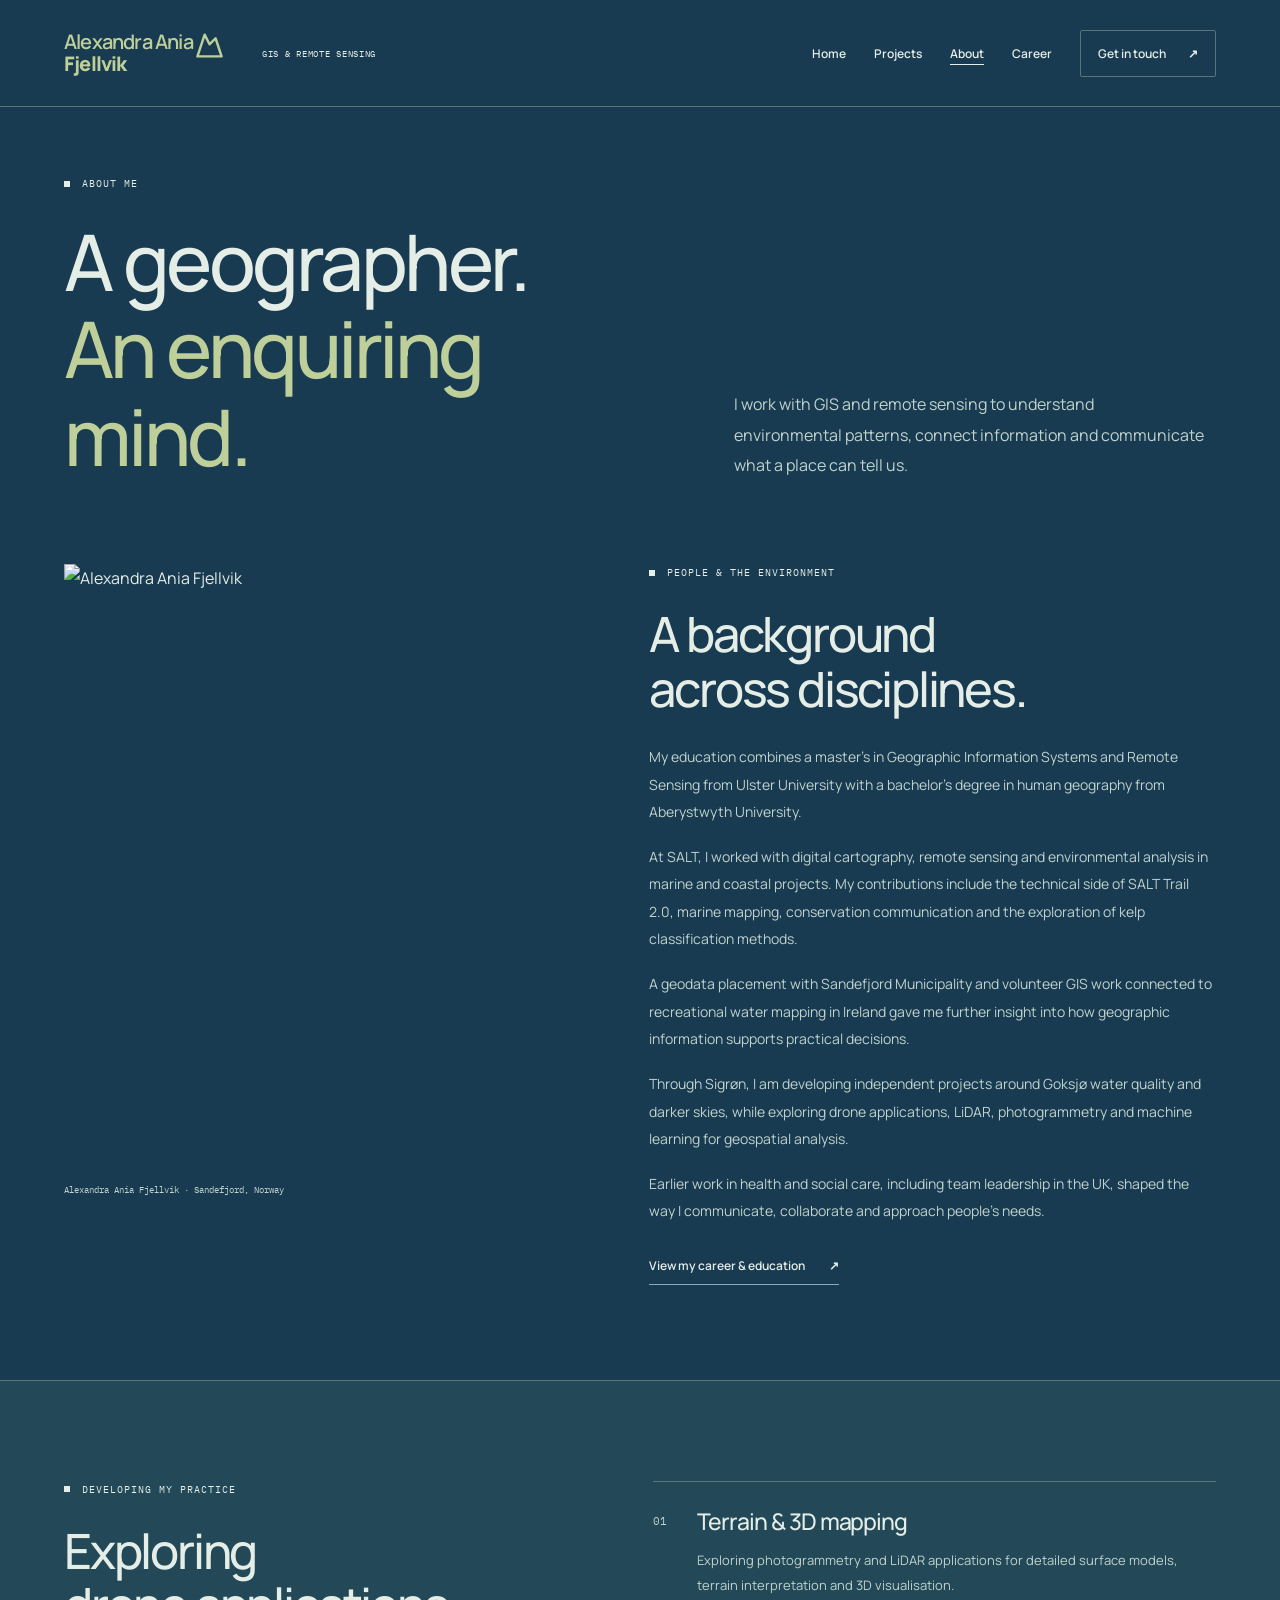
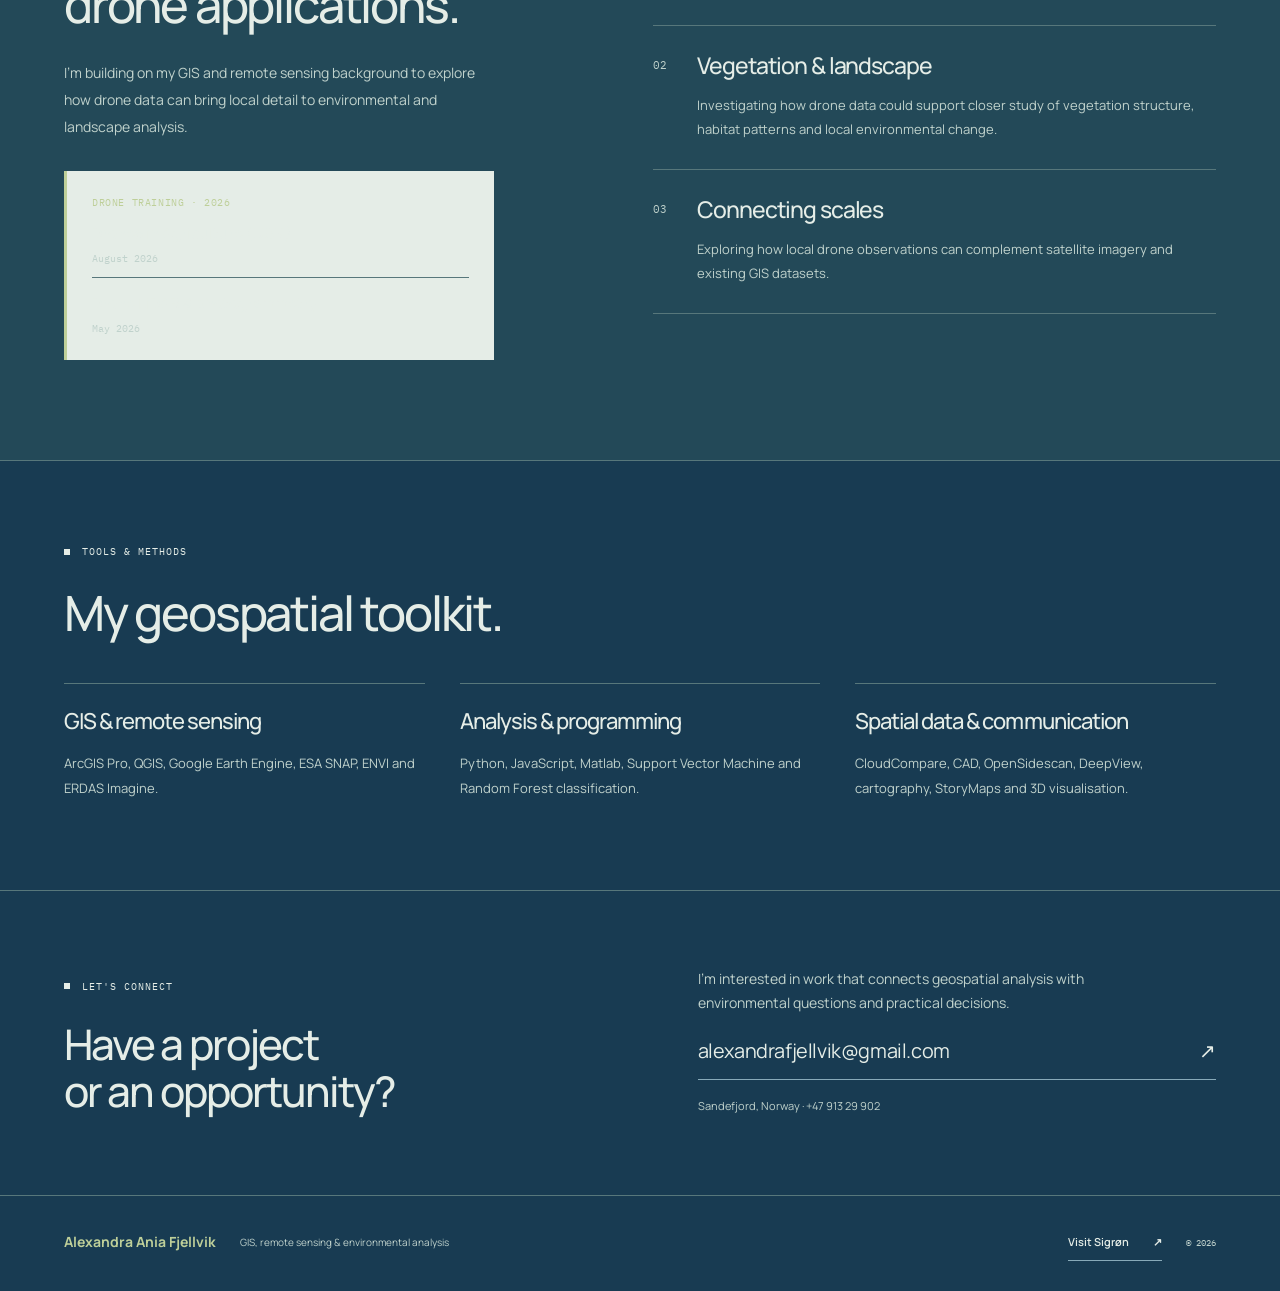
==== commit 3c125d12: "Fix drone training text contrast and refresh matching mountain favicon" ====
--- a/about.html
+++ b/about.html
@@ -11,7 +11,7 @@
   <meta property="og:type" content="website">
   <meta property="og:image" content="https://alexandrafjellvik.github.io/images/lena-river-delta.jpg">
   <link rel="canonical" href="https://alexandrafjellvik.github.io/about.html">
-  <link rel="icon" href="favicon.svg?v=mountain-peaks-delta" type="image/svg+xml">
+  <link rel="icon" href="favicon-delta.svg" type="image/svg+xml">
   <link rel="preconnect" href="https://fonts.googleapis.com">
   <link rel="preconnect" href="https://fonts.gstatic.com" crossorigin>
   <link href="https://fonts.googleapis.com/css2?family=IBM+Plex+Mono:wght@400;500&amp;family=Manrope:wght@400;500;600;700;800&amp;display=swap" rel="stylesheet">
--- a/styles/style.css
+++ b/styles/style.css
@@ -70,3 +70,16 @@
 :root{--accent:#becf99;--coral:#d5dfb7;--rose:#91ae82;--purple:#718d78}
 .hero-shade{background:linear-gradient(90deg,#102c40e6,#102c4070 55%,#102c4020),linear-gradient(0deg,#102c4070,transparent 45%)}
 @media(max-width:650px){.hero-shade{background:linear-gradient(90deg,#102c40e6,#102c4080),linear-gradient(0deg,#102c4070,transparent)}}
+
+/* Introduce the person before the perspective heading */
+.expertise-intro>.intro-portrait{margin:0 0 36px;gap:26px}.expertise-intro>.intro-portrait img{width:200px;flex-basis:200px}.expertise-intro>.intro-portrait .portrait-name{font-size:16px}
+@media(max-width:650px){.expertise-intro>.intro-portrait{gap:20px;margin-bottom:32px}.expertise-intro>.intro-portrait img{width:156px;flex-basis:156px}.expertise-intro>.intro-portrait .portrait-name{font-size:14px}}
+@media(max-width:380px){.expertise-intro>.intro-portrait{align-items:flex-start;flex-direction:column}.expertise-intro>.intro-portrait img{flex-basis:auto;width:180px}}
+
+/* Explicit contrast for training cards on every page */
+.drone-section .training-note{background:#234958;color:#e5ede7;border-left-color:#becf99}
+.drone-section .training-note strong{color:#e5ede7}
+.drone-section .training-note>.mono{color:#becf99}
+.drone-section .training-note .training-course>span{color:#c0d2cc}
+.drone-section .training-note .training-course+.training-course{border-top-color:#57777b}
+.brand-mountain{color:#becf99}
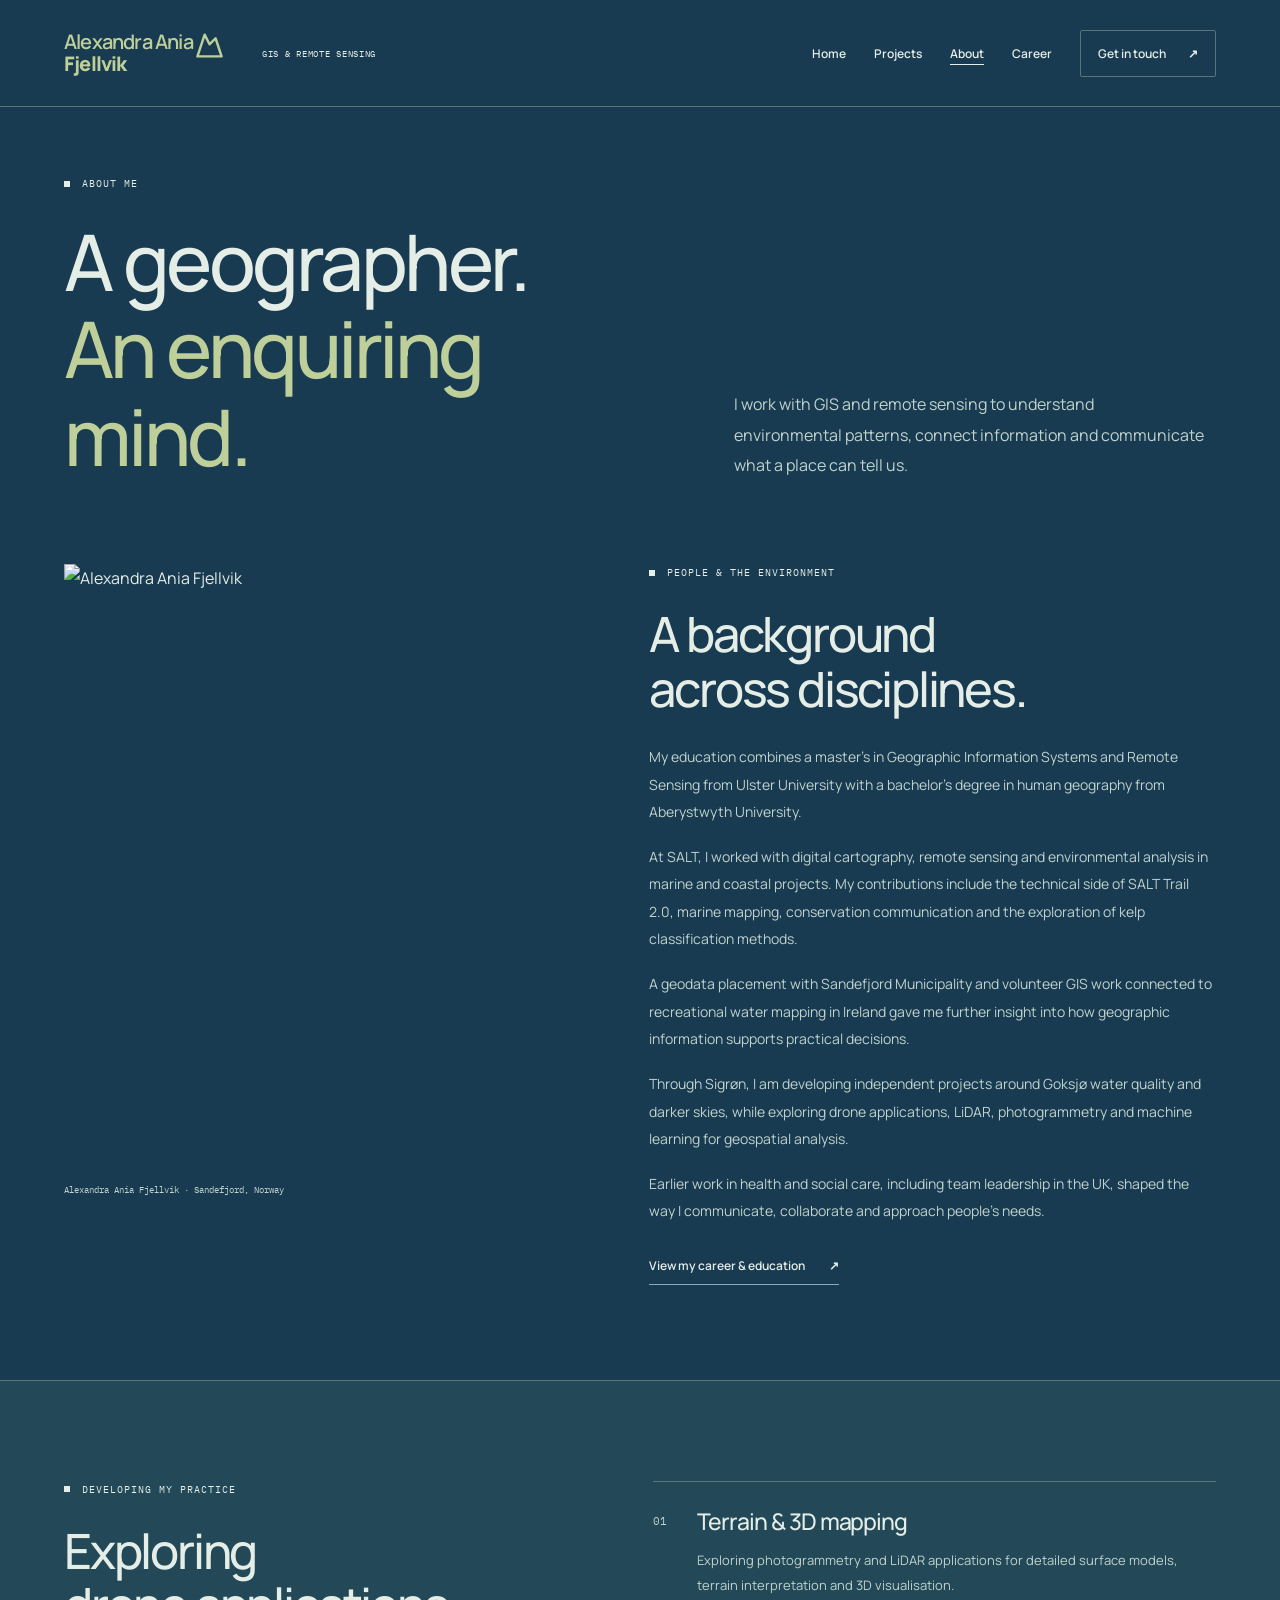
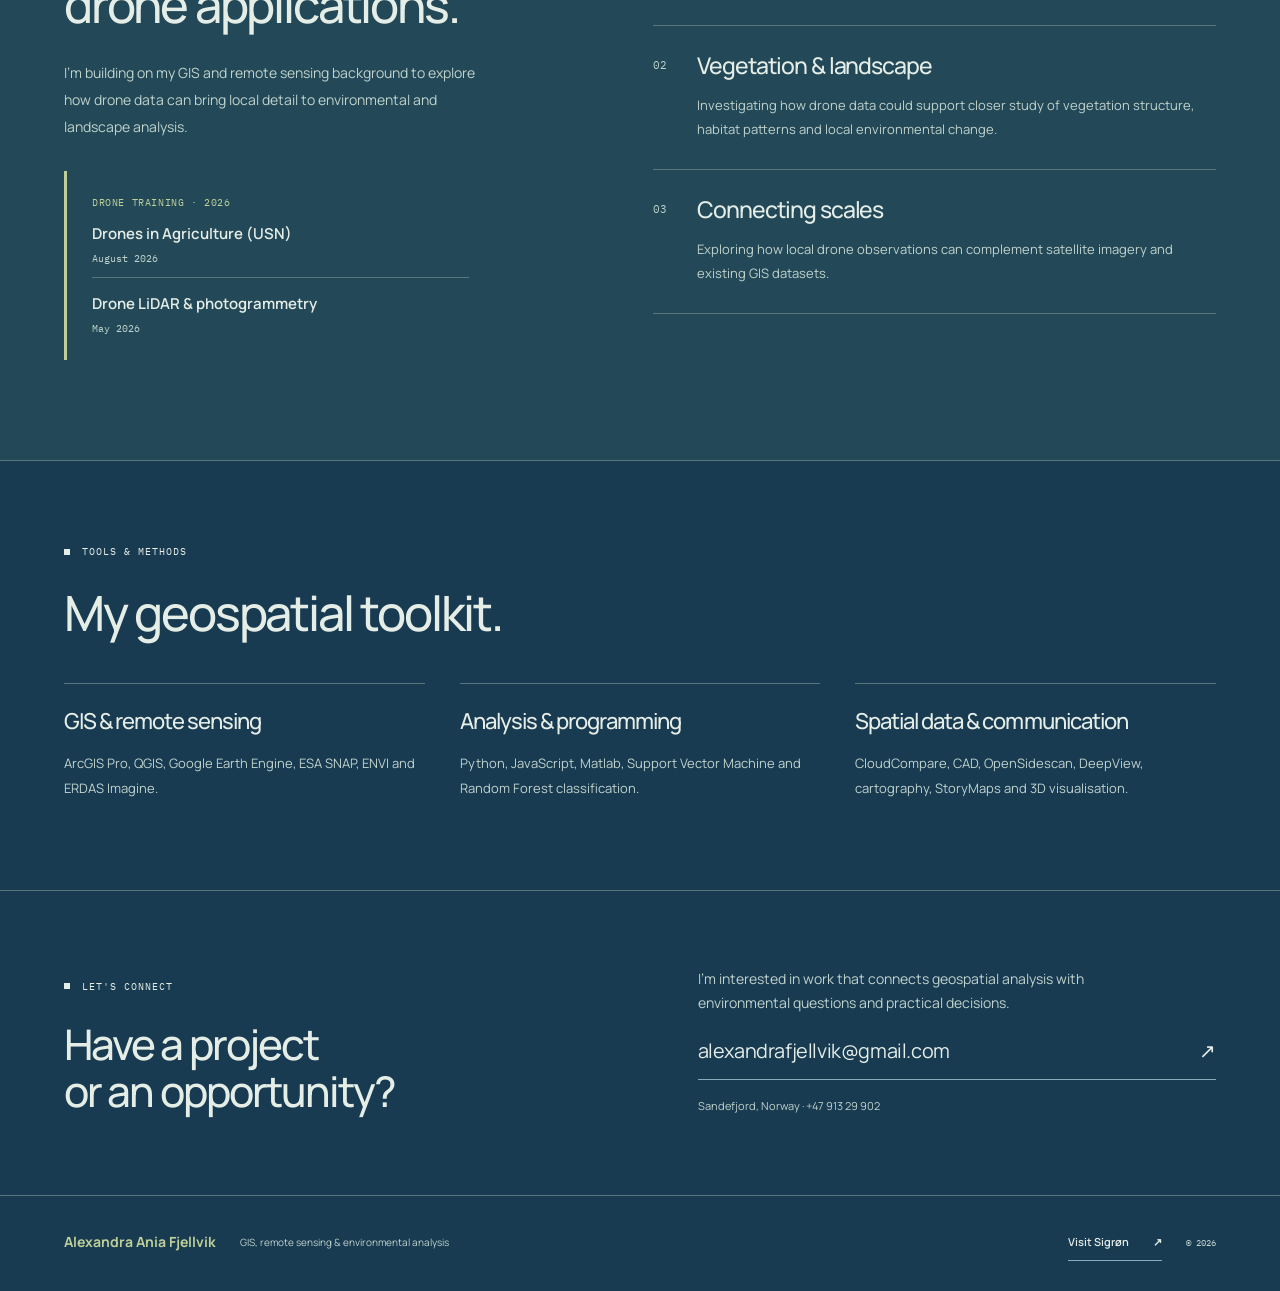
==== commit 0f48f1b4: "Fix About and Career training background overrides and refresh CSS cache" ====
--- a/about.html
+++ b/about.html
@@ -15,7 +15,7 @@
   <link rel="preconnect" href="https://fonts.googleapis.com">
   <link rel="preconnect" href="https://fonts.gstatic.com" crossorigin>
   <link href="https://fonts.googleapis.com/css2?family=IBM+Plex+Mono:wght@400;500&amp;family=Manrope:wght@400;500;600;700;800&amp;display=swap" rel="stylesheet">
-  <link rel="stylesheet" href="styles/style.css">
+  <link rel="stylesheet" href="styles/style.css?v=training-contrast-2">
   <script src="scripts/main.js" defer></script>
 </head>
 <body>
--- a/styles/style.css
+++ b/styles/style.css
@@ -20,8 +20,8 @@
 /* Interior pages */
 .page-intro{padding-top:68px;padding-bottom:74px;border-top:1px solid var(--line)}.intro-grid{display:grid;grid-template-columns:1.15fr 1fr;gap:10%;align-items:end}.page-intro h1>span{color:#becf99}.lead{font-size:16px;line-height:1.9;color:var(--muted);max-width:470px}.intro-grid .button{margin-top:26px}.jump-links{display:flex;flex-wrap:wrap;gap:10px 23px;margin-top:22px;font-size:11px}.jump-links a{border-bottom:1px solid #57777b;padding:6px 0}.jump-links a:hover{border-color:var(--ink)}.drone-section{border-bottom:1px solid var(--line)}.drone-section .service{grid-template-columns:26px 1fr}.training-note{display:flex;flex-direction:column;gap:10px;max-width:430px;margin-top:30px;padding:23px 25px;border-left:3px solid #becf99;background:#234958}.training-note strong{font-size:15px;font-weight:600}.training-note>span:last-child{font-size:12px;color:var(--muted)}
 .work-section{padding-top:90px;padding-bottom:96px}.filter-bar{display:flex;flex-wrap:wrap;gap:8px;padding-bottom:22px;border-bottom:1px solid var(--line)}.filter-button{background:transparent;color:var(--ink);border:1px solid #57777b;padding:11px 16px;font-size:12px;border-radius:2px;min-height:44px}.filter-button:hover{background:var(--soft)}.filter-button[aria-pressed="true"]{background:var(--teal);color:var(--paper);border-color:var(--teal)}.filter-status{margin:15px 0 30px;color:var(--muted)}.work-grid{display:grid;grid-template-columns:repeat(2,minmax(0,1fr));column-gap:44px;row-gap:65px}.work-card{min-width:0;scroll-margin-top:28px}.project-gallery{background:#fff;border:1px solid var(--line)}.gallery-image-link{display:block}.project-gallery img{aspect-ratio:1.55;object-fit:contain;padding:13px}.gallery-toolbar{display:flex;align-items:center;gap:5px;border-top:1px solid var(--line);background:#234958;padding:4px 12px;min-height:53px}.gallery-arrow{display:none;background:transparent;border:0;color:var(--ink);min-width:44px;min-height:44px;font-size:22px}.gallery-ready .gallery-arrow{display:inline-block}.gallery-arrow:hover{background:var(--accent)}.gallery-counter{font:10px var(--mono);padding:0 7px;white-space:nowrap}.gallery-fullsize{margin-left:auto;font-size:10px;padding:12px 0 12px 10px}.gallery-fullsize:hover{text-decoration:underline}.work-copy{padding-top:24px}.project-category{font:9px/1.8 var(--mono);color:#becf99;text-transform:uppercase;letter-spacing:.055em;margin-bottom:11px}.work-copy h3{font-size:27px;line-height:1.22;margin-bottom:17px}.work-copy>p:not(.project-category){font-size:13px;color:var(--muted);line-height:1.9}.work-copy>p.methods{margin-top:18px;font-size:11px;padding-top:14px;border-top:1px solid var(--line)}.methods strong{font-weight:700;color:var(--ink);margin-right:5px}
-.about-section{display:grid;grid-template-columns:.85fr 1fr;gap:9%;padding-top:10px;padding-bottom:95px;align-items:start}.portrait{position:sticky;top:28px}.portrait img{aspect-ratio:4/5;object-fit:cover;object-position:center}.portrait figcaption{font:9px/1.8 var(--mono);color:var(--muted);padding-top:16px}.about-story h2{margin-bottom:27px}.about-story>p:not(.eyebrow){color:var(--muted);font-size:14px;line-height:1.95}.about-section+.drone-section{background:#234958;border-top:1px solid var(--line)}.about-section+.drone-section .training-note{background:var(--paper)}.skills-section{padding-top:82px;padding-bottom:88px}.skills-grid{margin-top:42px;display:grid;grid-template-columns:repeat(3,minmax(0,1fr));gap:35px}.skills-grid article{border-top:1px solid var(--line);padding-top:25px}.skills-grid h3{font-size:22px;margin-bottom:18px}.skills-grid p{font-size:13px;color:var(--muted);line-height:1.95}
-.career-section{padding-top:18px;padding-bottom:88px}.career-list{margin-top:38px}.career-row{display:grid;grid-template-columns:205px 1fr;gap:7%;border-top:1px solid var(--line);padding:32px 0}.career-row:last-child{border-bottom:1px solid var(--line)}.career-date{padding-top:5px;color:var(--muted);font-size:10px}.career-organisation{font-size:12px;font-weight:600;margin-bottom:11px}.career-row h3{font-size:27px;margin-bottom:17px}.career-row div>p:last-child{max-width:720px;color:var(--muted);font-size:14px;line-height:1.95}.career-row .inline-link{display:table;color:var(--ink);margin-top:10px}.career-section+.drone-section{background:var(--soft)}.career-section+.drone-section .training-note{background:var(--paper)}.education-section{padding-top:85px;padding-bottom:25px}.background-section{background:var(--teal);color:var(--paper);padding-top:86px;padding-bottom:90px;display:grid;grid-template-columns:1fr 1fr;gap:10%}.background-section .eyebrow{color:var(--accent)}.background-section>div>p:not(.eyebrow){color:#dfe9df;font-size:14px;margin-top:25px}.background-aside article{padding:23px 0;border-top:1px solid #9eb8a8}.background-aside h3{font-size:23px;margin-bottom:13px}.background-aside p{font-size:13px;color:#dfe9df}.background-aside p.mono{font-size:9px;color:var(--accent)}.earlier-experience{font-size:13px;margin-top:30px;border-top:1px solid #9eb8a8}.earlier-experience summary{padding:17px 0;cursor:pointer;color:var(--accent)}.earlier-experience ul{padding-left:20px;color:#dfe9df}.earlier-experience li{margin-bottom:12px}.earlier-experience strong{color:var(--paper);font-weight:500}
+.about-section{display:grid;grid-template-columns:.85fr 1fr;gap:9%;padding-top:10px;padding-bottom:95px;align-items:start}.portrait{position:sticky;top:28px}.portrait img{aspect-ratio:4/5;object-fit:cover;object-position:center}.portrait figcaption{font:9px/1.8 var(--mono);color:var(--muted);padding-top:16px}.about-story h2{margin-bottom:27px}.about-story>p:not(.eyebrow){color:var(--muted);font-size:14px;line-height:1.95}.about-section+.drone-section{background:#234958;border-top:1px solid var(--line)}.about-section+.drone-section .training-note{background:#234958}.skills-section{padding-top:82px;padding-bottom:88px}.skills-grid{margin-top:42px;display:grid;grid-template-columns:repeat(3,minmax(0,1fr));gap:35px}.skills-grid article{border-top:1px solid var(--line);padding-top:25px}.skills-grid h3{font-size:22px;margin-bottom:18px}.skills-grid p{font-size:13px;color:var(--muted);line-height:1.95}
+.career-section{padding-top:18px;padding-bottom:88px}.career-list{margin-top:38px}.career-row{display:grid;grid-template-columns:205px 1fr;gap:7%;border-top:1px solid var(--line);padding:32px 0}.career-row:last-child{border-bottom:1px solid var(--line)}.career-date{padding-top:5px;color:var(--muted);font-size:10px}.career-organisation{font-size:12px;font-weight:600;margin-bottom:11px}.career-row h3{font-size:27px;margin-bottom:17px}.career-row div>p:last-child{max-width:720px;color:var(--muted);font-size:14px;line-height:1.95}.career-row .inline-link{display:table;color:var(--ink);margin-top:10px}.career-section+.drone-section{background:var(--soft)}.career-section+.drone-section .training-note{background:#234958}.education-section{padding-top:85px;padding-bottom:25px}.background-section{background:var(--teal);color:var(--paper);padding-top:86px;padding-bottom:90px;display:grid;grid-template-columns:1fr 1fr;gap:10%}.background-section .eyebrow{color:var(--accent)}.background-section>div>p:not(.eyebrow){color:#dfe9df;font-size:14px;margin-top:25px}.background-aside article{padding:23px 0;border-top:1px solid #9eb8a8}.background-aside h3{font-size:23px;margin-bottom:13px}.background-aside p{font-size:13px;color:#dfe9df}.background-aside p.mono{font-size:9px;color:var(--accent)}.earlier-experience{font-size:13px;margin-top:30px;border-top:1px solid #9eb8a8}.earlier-experience summary{padding:17px 0;cursor:pointer;color:var(--accent)}.earlier-experience ul{padding-left:20px;color:#dfe9df}.earlier-experience li{margin-bottom:12px}.earlier-experience strong{color:var(--paper);font-weight:500}
 .thesis-content{padding-bottom:65px}.thesis-section{padding-top:48px;padding-bottom:10px}.reading-width{max-width:850px;margin:0 auto}.reading-width h2{font-size:32px;line-height:1.2;margin-bottom:25px;border-top:1px solid var(--line);padding-top:30px}.reading-width h3{font-size:23px;margin-top:30px;margin-bottom:20px}.reading-width p,.reading-width li{font-size:14px;color:var(--muted);line-height:1.95}.reading-width li{margin-bottom:12px}.reading-width ul{padding-left:24px}.reading-width .button{margin-top:24px}
 
 .training-course{display:flex;flex-direction:column;gap:3px}.training-course+.training-course{padding-top:13px;border-top:1px solid #57777b}.training-course>span{font:10px/1.7 var(--mono);color:var(--muted)}
@@ -83,3 +83,9 @@
 .drone-section .training-note .training-course>span{color:#c0d2cc}
 .drone-section .training-note .training-course+.training-course{border-top-color:#57777b}
 .brand-mountain{color:#becf99}
+
+/* Keep course cards readable across About, Career and Projects */
+.drone-section .drone-intro .training-note{background:#234958;color:#e5ede7}
+.drone-section .drone-intro .training-note strong{color:#e5ede7}
+.drone-section .drone-intro .training-note>.mono{color:#becf99}
+.drone-section .drone-intro .training-note .training-course>span{color:#c0d2cc}
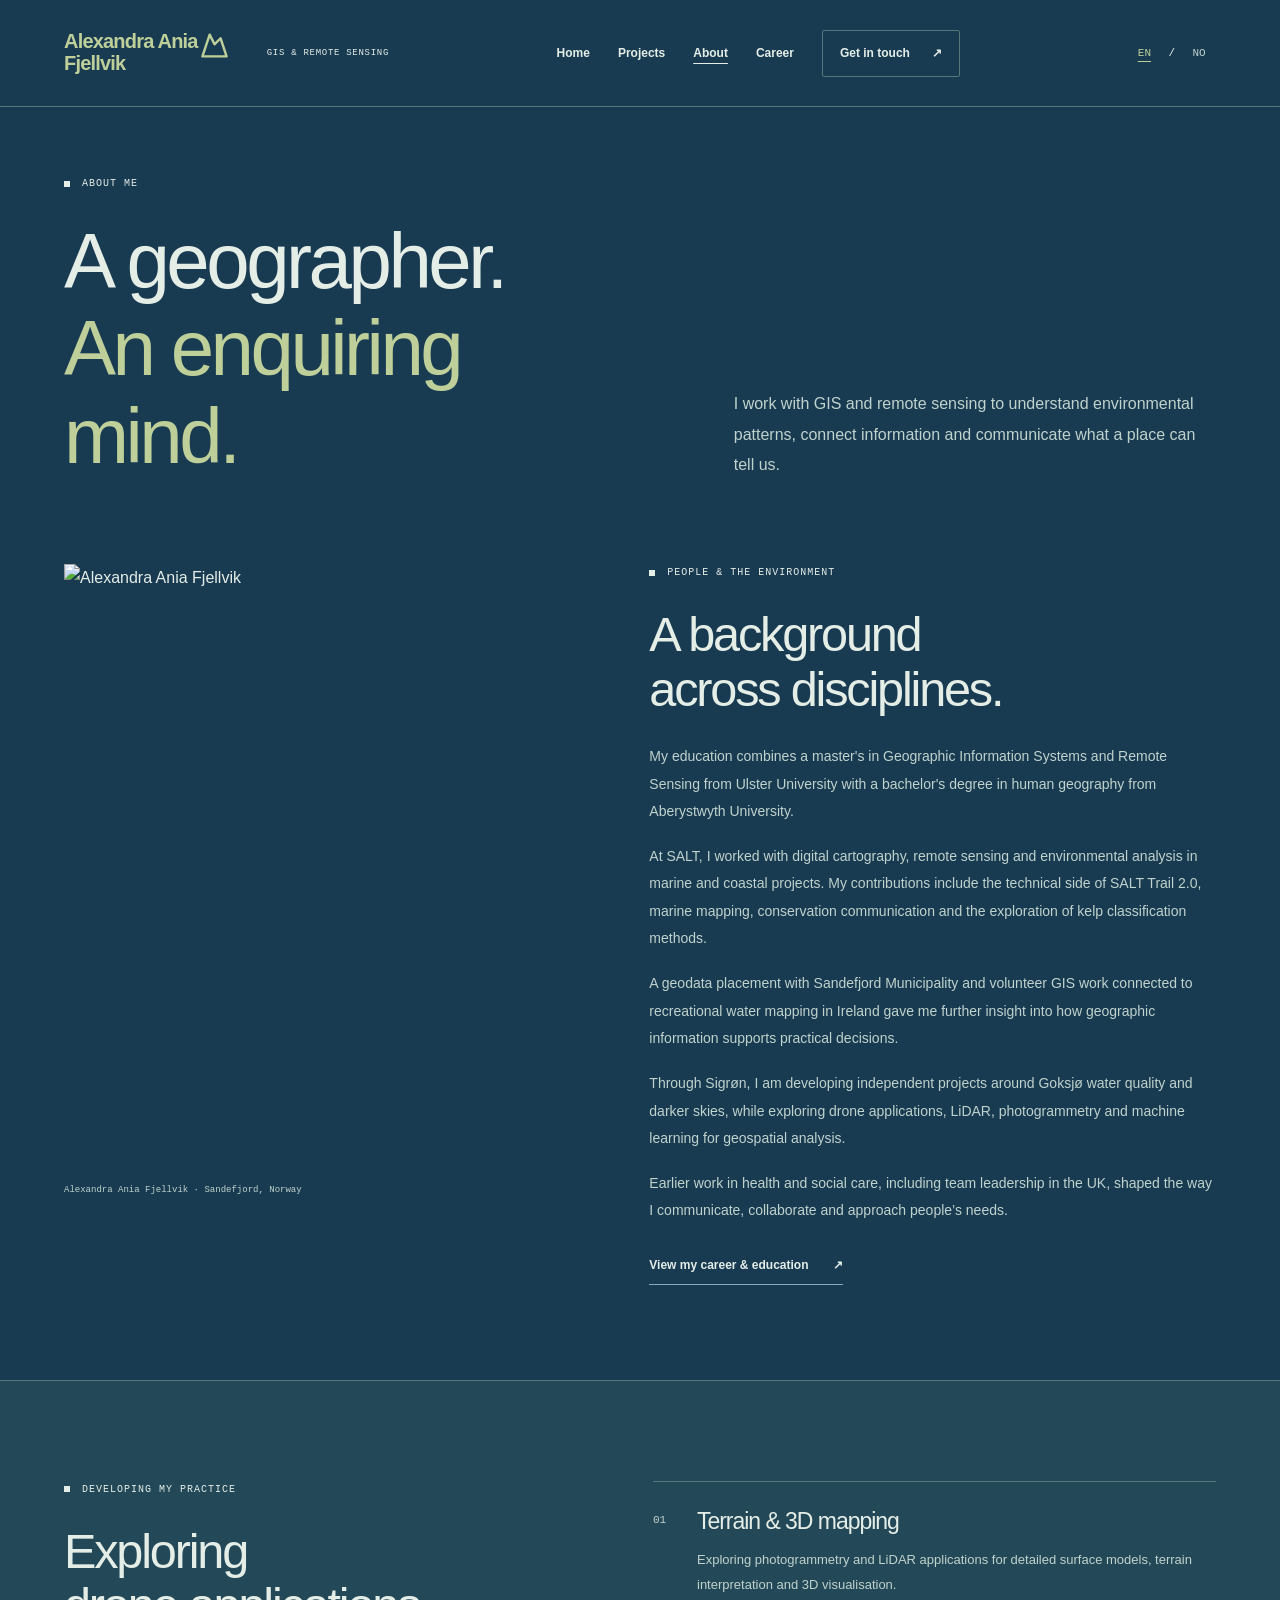
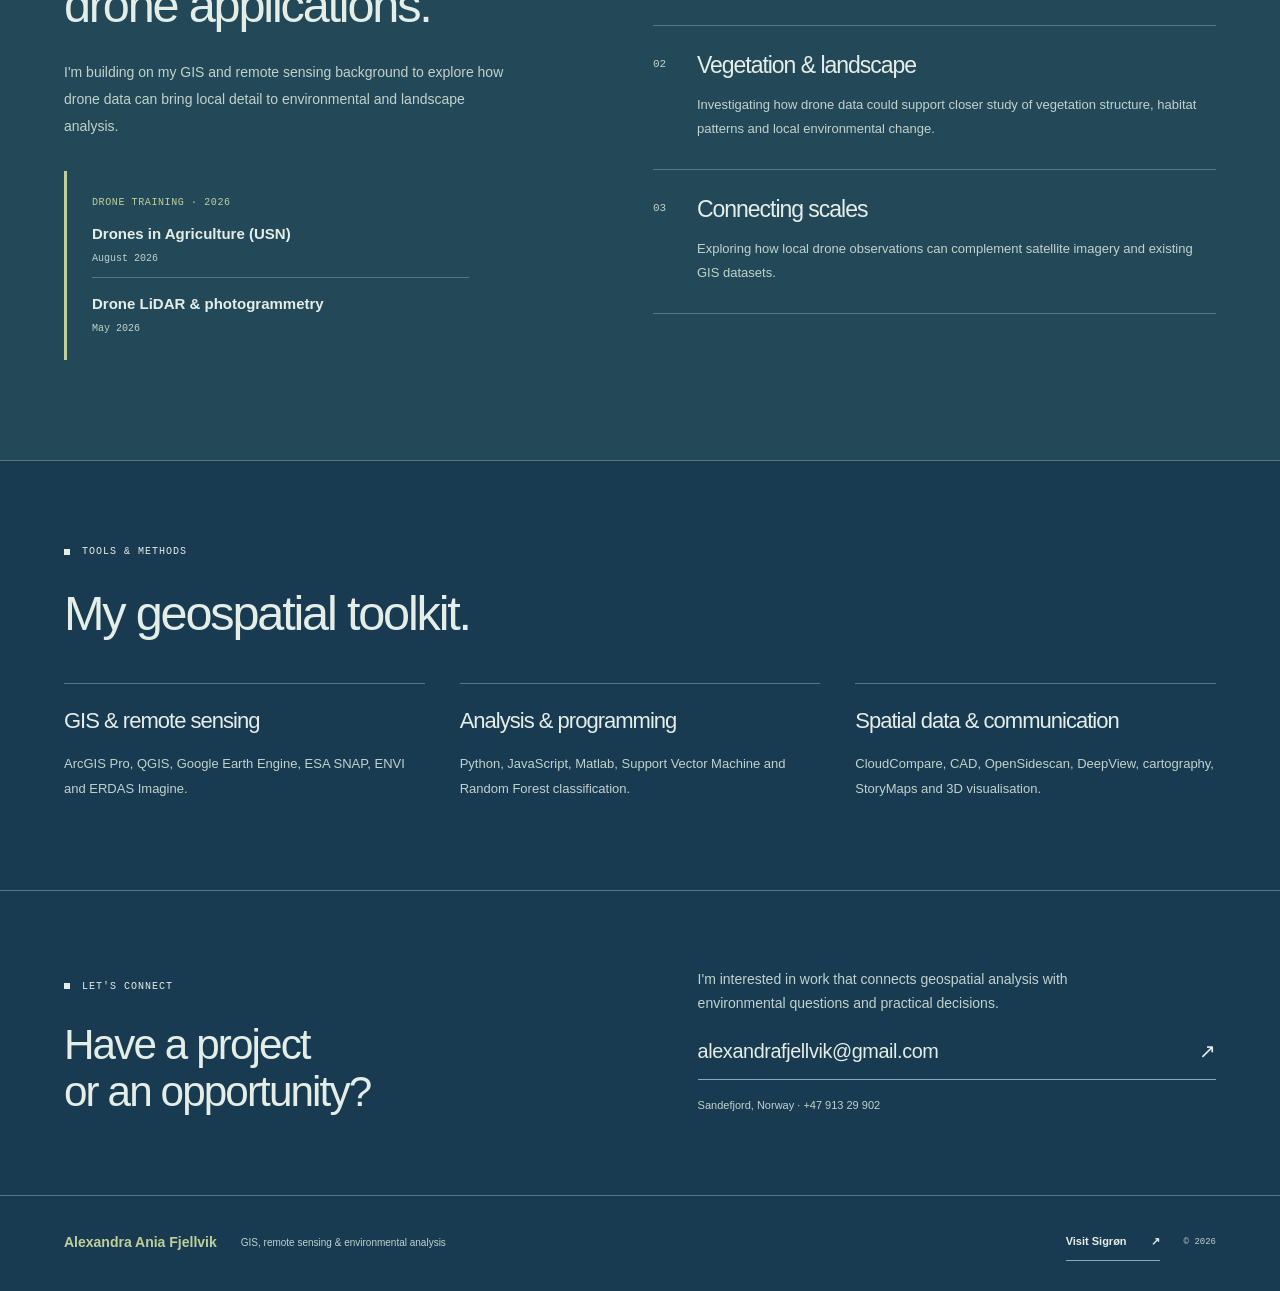
==== commit f8055e96: "Add Bokmål portfolio pages with English-first language tabs" ====
--- a/about.html
+++ b/about.html
@@ -14,28 +14,18 @@
   <link rel="icon" href="favicon-delta.svg" type="image/svg+xml">
   <link rel="preconnect" href="https://fonts.googleapis.com">
   <link rel="preconnect" href="https://fonts.gstatic.com" crossorigin>
-  <link href="https://fonts.googleapis.com/css2?family=IBM+Plex+Mono:wght@400;500&amp;family=Manrope:wght@400;500;600;700;800&amp;display=swap" rel="stylesheet">
-  <link rel="stylesheet" href="styles/style.css?v=training-contrast-2">
+  <link href="https://fonts.googleapis.com/css2?v=bilingual-1" rel="stylesheet">
+  <link rel="stylesheet" href="styles/style.css?v=bilingual-1">
   <script src="scripts/main.js" defer></script>
-</head>
+<link rel="alternate" hreflang="en" href="https://alexandrafjellvik.github.io/about.html"><link rel="alternate" hreflang="nb" href="https://alexandrafjellvik.github.io/nb/about.html"><link rel="alternate" hreflang="x-default" href="https://alexandrafjellvik.github.io/about.html"></head>
 <body>
 <a class="skip-link" href="#main">Skip to content</a>
 <header class="site-header wrap">
-  <a class="brand" href="index.html" aria-label="Alexandra Ania Fjellvik, home">Alexandra Ania<br><span>Fjellvik</span><span class="brand-mountain" aria-hidden="true"><svg
-  xmlns="http://www.w3.org/2000/svg"
-  width="24"
-  height="24"
-  viewBox="0 0 24 24"
-  fill="none"
-  stroke="currentColor"
-  stroke-width="2"
-  stroke-linecap="round"
-  stroke-linejoin="round"
->
-  <path d="m8 3 4 8 5-5 5 15H2L8 3z" />
+  <a class="brand" href="index.html" aria-label="Alexandra Ania Fjellvik, home">Alexandra Ania<br><span>Fjellvik</span><span class="brand-mountain" aria-hidden="true"><svg xmlns="http://www.w3.org/2000/svg" width="24" height="24" viewbox="0 0 24 24" fill="none" stroke="currentColor" stroke-width="2" stroke-linecap="round" stroke-linejoin="round">
+  <path d="m8 3 4 8 5-5 5 15H2L8 3z"></path>
 </svg></span></a>
   <span class="header-note">GIS &amp; REMOTE SENSING</span>
-  <button class="menu-toggle" type="button" aria-expanded="false" aria-controls="navigation">Menu <span aria-hidden="true">☰</span></button>
+  <div class="language-switch" role="group" aria-label="Choose language"><a href="about.html" lang="en" hreflang="en" aria-current="page">EN</a><span aria-hidden="true">/</span><a href="nb/about.html" lang="nb" hreflang="nb">NO</a></div><button class="menu-toggle" type="button" aria-expanded="false" aria-controls="navigation">Menu <span aria-hidden="true">☰</span></button>
   <nav id="navigation" aria-label="Main navigation"><a href="index.html">Home</a><a href="portfolio.html">Projects</a><a href="about.html" aria-current="page">About</a><a href="resume.html">Career</a><a class="nav-contact" href="about.html#contact-block">Get in touch <span aria-hidden="true">↗</span></a></nav>
 </header>
 <main id="main">
@@ -52,6 +42,6 @@
   <div class="contact-copy"><p>I'm interested in work that connects geospatial analysis with environmental questions and practical decisions.</p><a class="contact-email" href="mailto:alexandrafjellvik@gmail.com">alexandrafjellvik@gmail.com <span aria-hidden="true">↗</span></a><p class="small-note">Sandefjord, Norway · <a href="tel:+4791329902">+47 913 29 902</a></p></div>
 </section>
 </main>
-<footer class="site-footer wrap"><a class="footer-name" href="index.html">Alexandra Ania Fjellvik</a><p>GIS, remote sensing &amp; environmental analysis</p><a class="inline-link" href="https://sigrøn.no/">Visit Sigrøn <span aria-hidden="true">↗</span></a><span class="copyright">© 2026</span></footer>
+<footer class="site-footer wrap"><a class="footer-name" href="index.html">Alexandra Ania Fjellvik</a><p>GIS, remote sensing &amp; environmental analysis</p><a class="inline-link" href="https://sigr%C3%B8n.no/">Visit Sigrøn <span aria-hidden="true">↗</span></a><span class="copyright">© 2026</span></footer>
 </body>
-</html>
+</html>
--- a/styles/style.css
+++ b/styles/style.css
@@ -89,3 +89,10 @@
 .drone-section .drone-intro .training-note strong{color:#e5ede7}
 .drone-section .drone-intro .training-note>.mono{color:#becf99}
 .drone-section .drone-intro .training-note .training-course>span{color:#c0d2cc}
+
+/* English first, Norwegian second */
+.language-switch{display:flex;align-items:center;gap:7px;white-space:nowrap;font:11px var(--mono);margin-left:auto;order:5}.language-switch a{display:inline-flex;align-items:center;justify-content:center;min-width:34px;min-height:44px;color:var(--muted)}.language-switch a[aria-current="page"]{color:var(--accent);text-decoration:underline;text-underline-offset:5px}.site-header nav{margin-left:auto}
+@media(max-width:1100px){.site-header nav{gap:16px}.site-header{gap:18px}}
+@media(max-width:650px){.language-switch{order:0;margin-left:auto}.menu-toggle{order:1}.site-header nav{order:2}}
+
+@media(min-width:651px) and (max-width:900px){.site-header{flex-wrap:wrap}.language-switch{order:0}.site-header nav{order:2;width:100%;justify-content:flex-end;margin-left:0}}
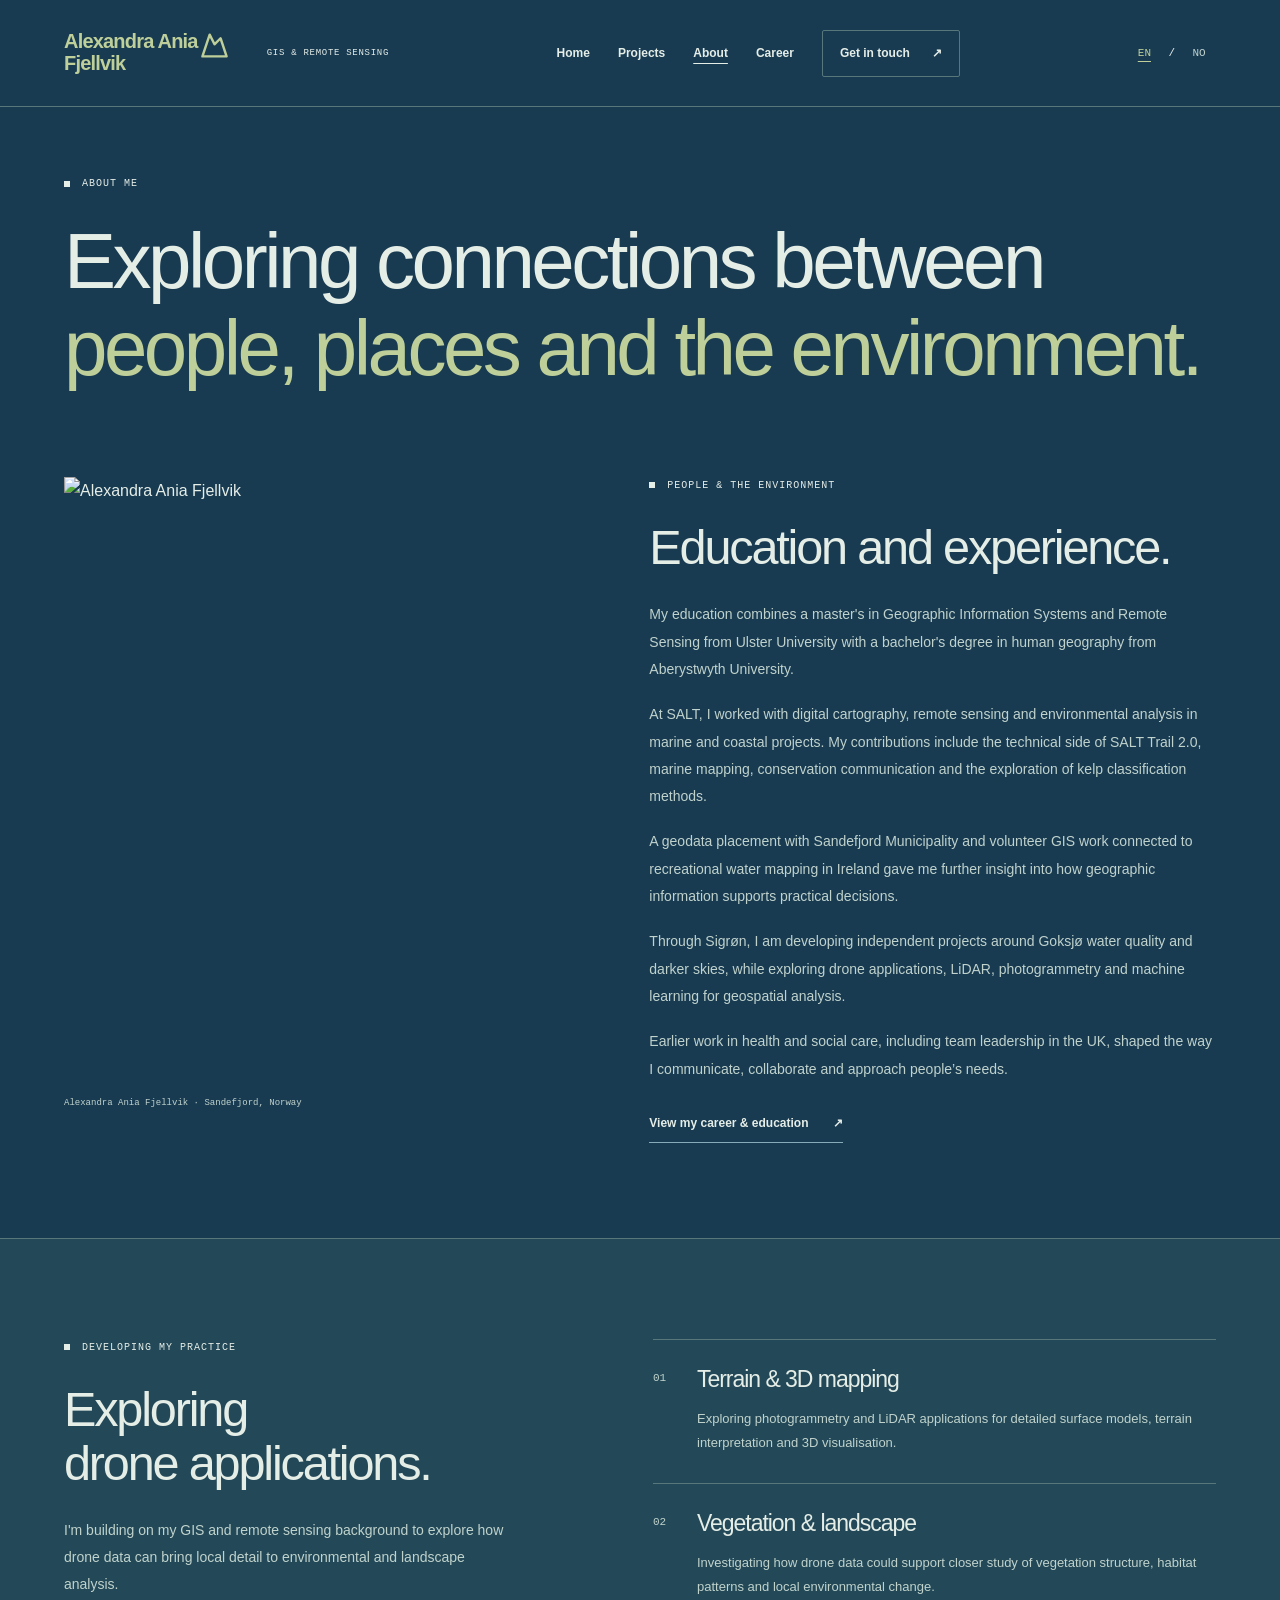
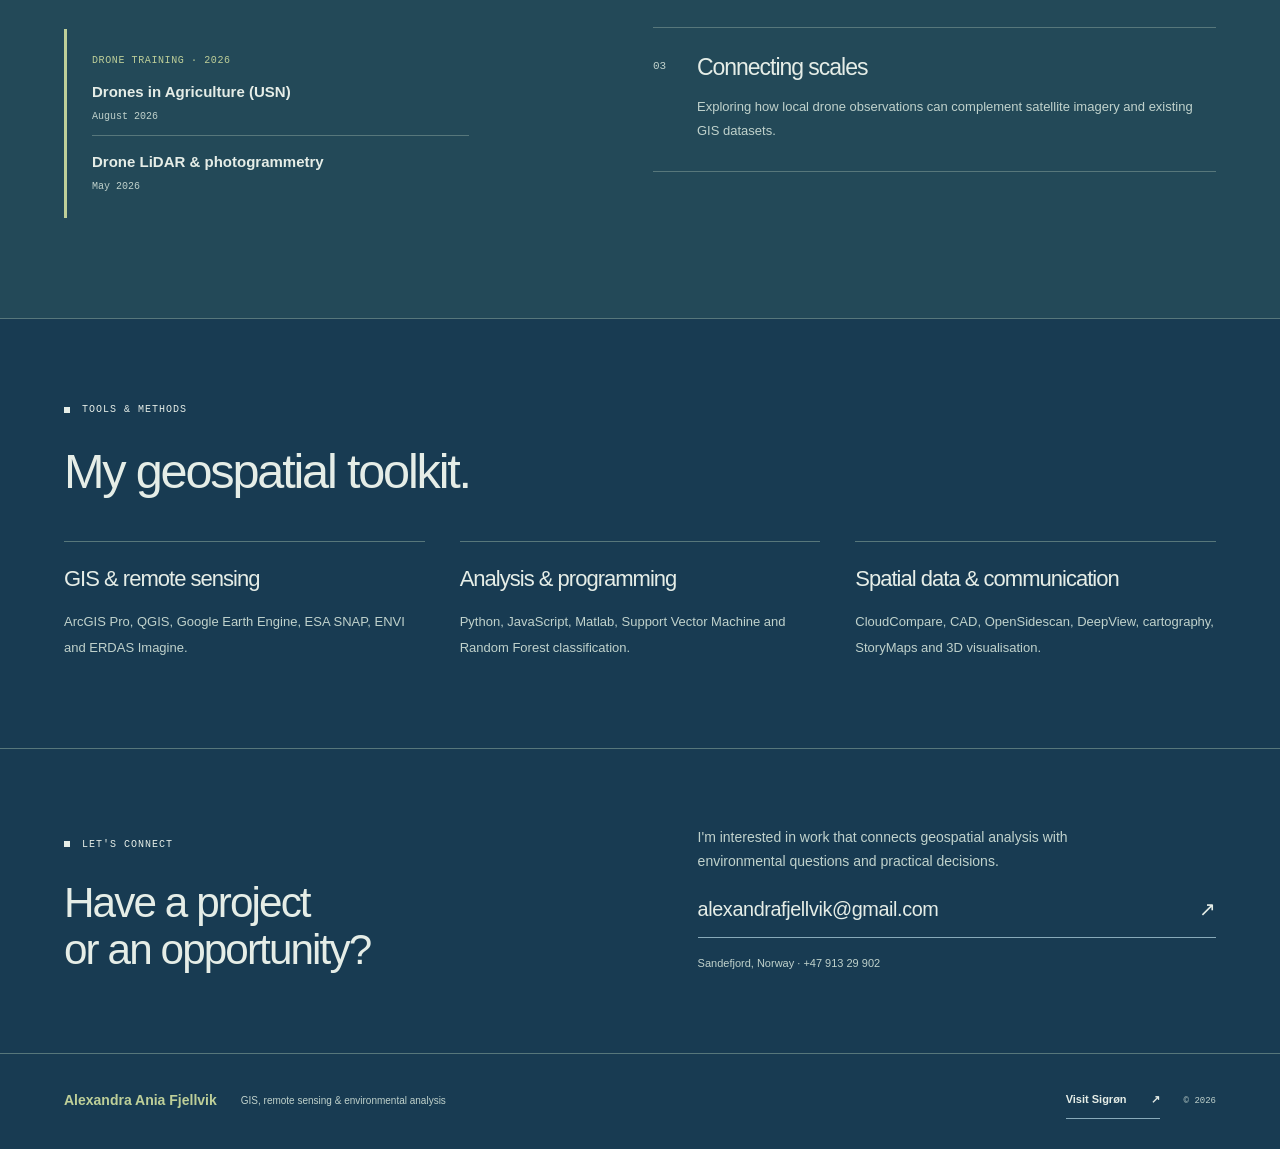
==== commit fb5047bc: "Simplify About introduction and remove repetitive GIS summary" ====
--- a/about.html
+++ b/about.html
@@ -29,7 +29,7 @@
   <nav id="navigation" aria-label="Main navigation"><a href="index.html">Home</a><a href="portfolio.html">Projects</a><a href="about.html" aria-current="page">About</a><a href="resume.html">Career</a><a class="nav-contact" href="about.html#contact-block">Get in touch <span aria-hidden="true">↗</span></a></nav>
 </header>
 <main id="main">
-<section class="page-intro wrap"><p class="eyebrow">About me</p><div class="intro-grid"><h1>A geographer. <br><span>An enquiring mind.</span></h1><div><p class="lead">I work with GIS and remote sensing to understand environmental patterns, connect information and communicate what a place can tell us.</p></div></div></section><section class="about-section wrap"><figure class="portrait"><img src="images/me_about.jpg" alt="Alexandra Ania Fjellvik" loading="lazy"><figcaption>Alexandra Ania Fjellvik · Sandefjord, Norway</figcaption></figure><div class="about-story"><p class="eyebrow">People &amp; the environment</p><h2>A background <br>across disciplines.</h2><p>My education combines a master's in Geographic Information Systems and Remote Sensing from Ulster University with a bachelor's degree in human geography from Aberystwyth University.</p><p>At SALT, I worked with digital cartography, remote sensing and environmental analysis in marine and coastal projects. My contributions include the technical side of SALT Trail 2.0, marine mapping, conservation communication and the exploration of kelp classification methods.</p><p>A geodata placement with Sandefjord Municipality and volunteer GIS work connected to recreational water mapping in Ireland gave me further insight into how geographic information supports practical decisions.</p><p>Through Sigrøn, I am developing independent projects around Goksjø water quality and darker skies, while exploring drone applications, LiDAR, photogrammetry and machine learning for geospatial analysis.</p><p>Earlier work in health and social care, including team leadership in the UK, shaped the way I communicate, collaborate and approach people’s needs.</p><a class="inline-link" href="resume.html">View my career &amp; education <span aria-hidden="true">↗</span></a></div></section><section class="drone-section wrap" id="drones" aria-labelledby="drone-title">
+<section class="page-intro wrap"><p class="eyebrow">About me</p><h1>Exploring connections between<br><span>people, places and the environment.</span></h1></section><section class="about-section wrap"><figure class="portrait"><img src="images/me_about.jpg" alt="Alexandra Ania Fjellvik" loading="lazy"><figcaption>Alexandra Ania Fjellvik · Sandefjord, Norway</figcaption></figure><div class="about-story"><p class="eyebrow">People &amp; the environment</p><h2>Education and experience.</h2><p>My education combines a master's in Geographic Information Systems and Remote Sensing from Ulster University with a bachelor's degree in human geography from Aberystwyth University.</p><p>At SALT, I worked with digital cartography, remote sensing and environmental analysis in marine and coastal projects. My contributions include the technical side of SALT Trail 2.0, marine mapping, conservation communication and the exploration of kelp classification methods.</p><p>A geodata placement with Sandefjord Municipality and volunteer GIS work connected to recreational water mapping in Ireland gave me further insight into how geographic information supports practical decisions.</p><p>Through Sigrøn, I am developing independent projects around Goksjø water quality and darker skies, while exploring drone applications, LiDAR, photogrammetry and machine learning for geospatial analysis.</p><p>Earlier work in health and social care, including team leadership in the UK, shaped the way I communicate, collaborate and approach people’s needs.</p><a class="inline-link" href="resume.html">View my career &amp; education <span aria-hidden="true">↗</span></a></div></section><section class="drone-section wrap" id="drones" aria-labelledby="drone-title">
   <div class="drone-intro"><p class="eyebrow">Developing my practice</p><h2 id="drone-title">Exploring <br>drone applications.</h2><p>I'm building on my GIS and remote sensing background to explore how drone data can bring local detail to environmental and landscape analysis.</p><div class="training-note"><span class="mono">DRONE TRAINING · 2026</span><div class="training-course"><strong>Drones in Agriculture (USN)</strong><span>August 2026</span></div><div class="training-course"><strong>Drone LiDAR &amp; photogrammetry</strong><span>May 2026</span></div></div></div>
   <div class="service-list">
     <article class="service"><span class="service-number">01</span><div><h3>Terrain &amp; 3D mapping</h3><p>Exploring photogrammetry and LiDAR applications for detailed surface models, terrain interpretation and 3D visualisation.</p></div></article>
